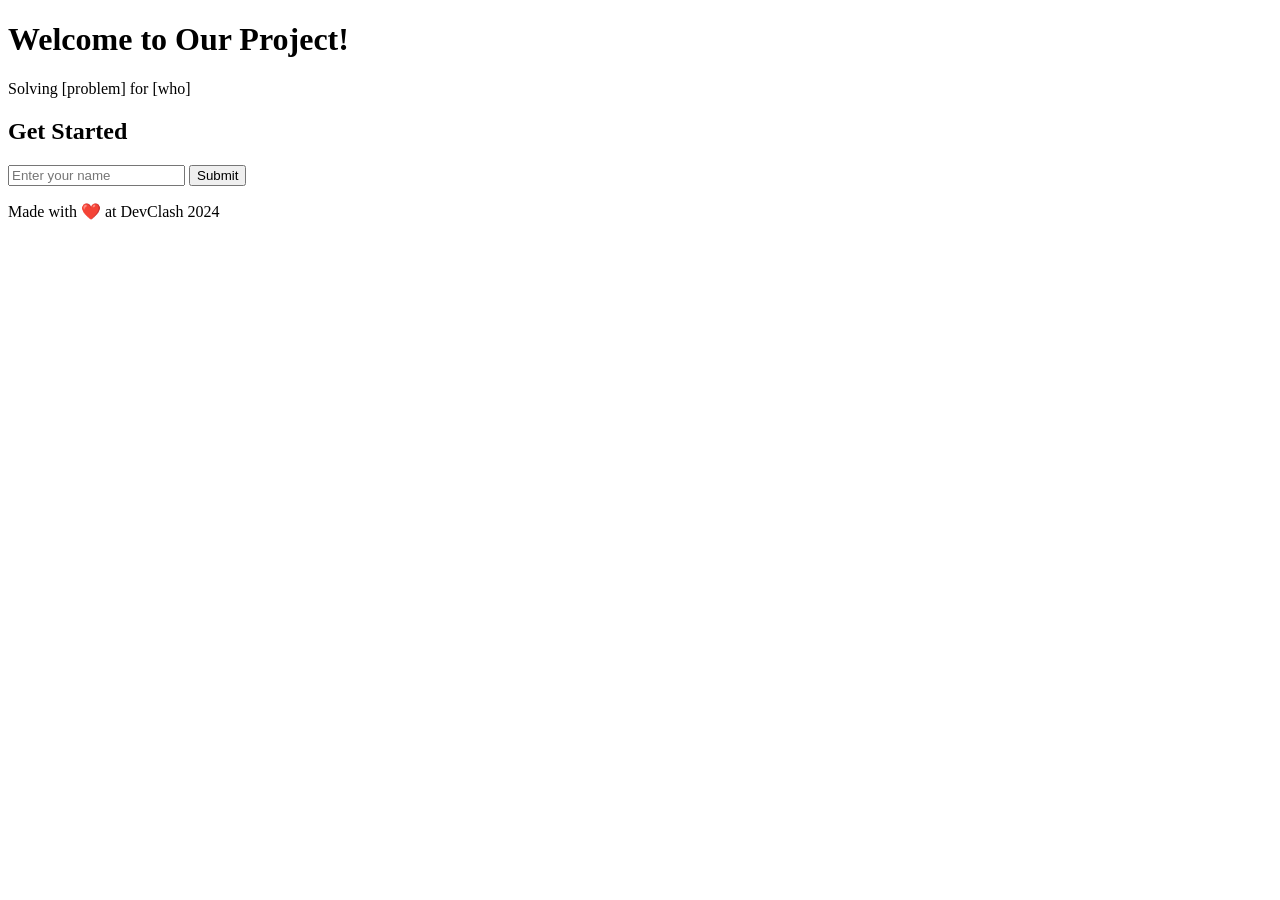
==== index.html @ a2aea346 "HTML" ====
<!DOCTYPE html>
<html lang="en">
<head>
    <meta charset="UTF-8">
    <meta name="viewport" content="width=device-width, initial-scale=1.0">
    
    <!-- This is the title shown in browser tab -->
    <title>DevClash Project</title>
    
    <!-- Link to CSS file (makes it pretty) -->
    <link rel="stylesheet" href="style.css">
</head>
<body>
    
    <!-- HEADER SECTION -->
    <header>
        <h1>Welcome to Our Project!</h1>
        <p>Solving [problem] for [who]</p>
    </header>

    <!-- MAIN CONTENT SECTION -->
    <main class="container">
        
        <!-- Example: A simple form -->
        <div class="card">
            <h2>Get Started</h2>
            <form id="myForm">
                <input type="text" id="nameInput" placeholder="Enter your name">
                <button type="submit">Submit</button>
            </form>
            <p id="output"></p>
        </div>

    </main>

    <!-- FOOTER SECTION -->
    <footer>
        <p>Made with ❤️ at DevClash 2024</p>
    </footer>

    <!-- Link to JavaScript file (makes it work) -->
    <script src="script.js"></script>
</body>
</html>
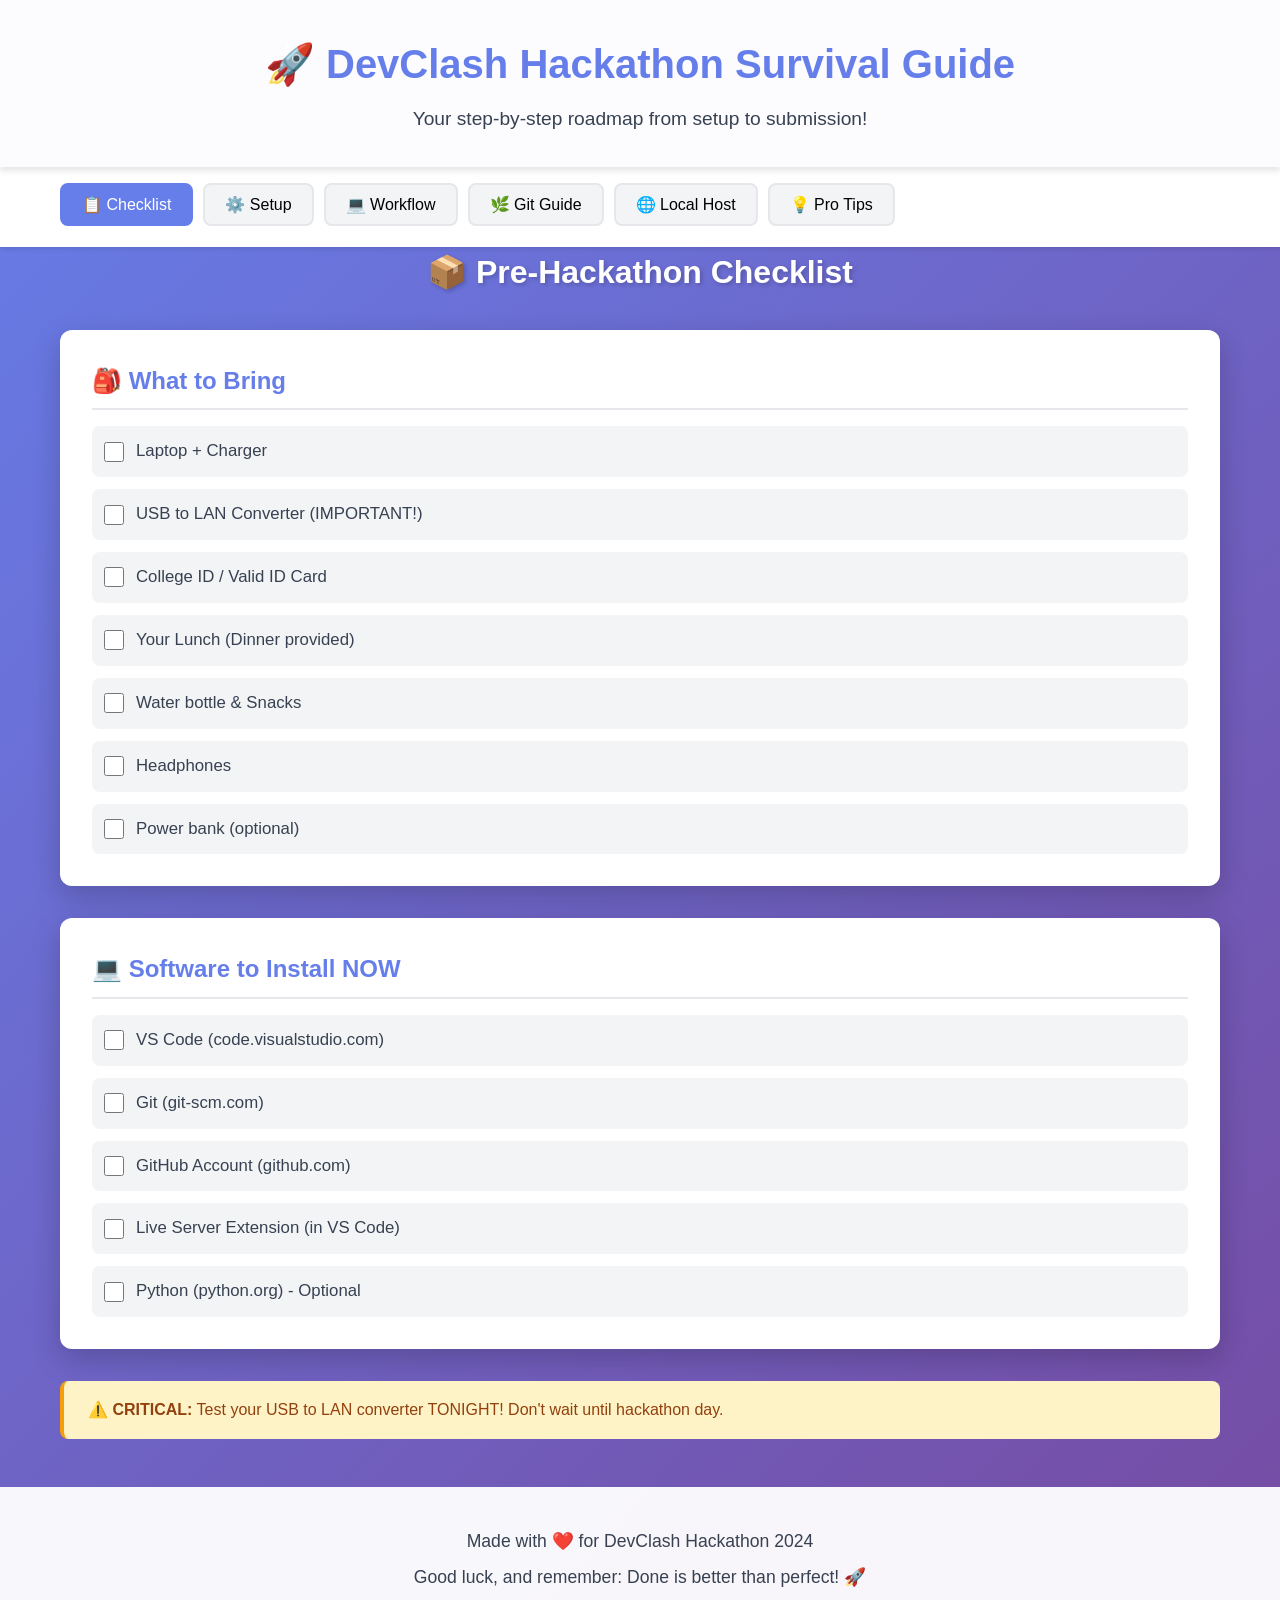
==== commit c5247a3b: "edited" ====
--- a/index.html
+++ b/index.html
@@ -3,42 +3,515 @@
 <head>
     <meta charset="UTF-8">
     <meta name="viewport" content="width=device-width, initial-scale=1.0">
-    
-    <!-- This is the title shown in browser tab -->
-    <title>DevClash Project</title>
-    
-    <!-- Link to CSS file (makes it pretty) -->
+    <title>DevClash Hackathon Guide 🚀</title>
     <link rel="stylesheet" href="style.css">
 </head>
 <body>
     
-    <!-- HEADER SECTION -->
+    <!-- HEADER -->
     <header>
-        <h1>Welcome to Our Project!</h1>
-        <p>Solving [problem] for [who]</p>
+        <div class="container">
+            <h1>🚀 DevClash Hackathon Survival Guide</h1>
+            <p>Your step-by-step roadmap from setup to submission!</p>
+        </div>
     </header>
 
-    <!-- MAIN CONTENT SECTION -->
+    <!-- NAVIGATION -->
+    <nav class="nav-bar">
+        <div class="container">
+            <button class="nav-btn active" data-section="checklist">📋 Checklist</button>
+            <button class="nav-btn" data-section="setup">⚙️ Setup</button>
+            <button class="nav-btn" data-section="workflow">💻 Workflow</button>
+            <button class="nav-btn" data-section="git">🌿 Git Guide</button>
+            <button class="nav-btn" data-section="hosting">🌐 Local Host</button>
+            <button class="nav-btn" data-section="tips">💡 Pro Tips</button>
+        </div>
+    </nav>
+
+    <!-- MAIN CONTENT -->
     <main class="container">
-        
-        <!-- Example: A simple form -->
-        <div class="card">
-            <h2>Get Started</h2>
-            <form id="myForm">
-                <input type="text" id="nameInput" placeholder="Enter your name">
-                <button type="submit">Submit</button>
-            </form>
-            <p id="output"></p>
+
+        <!-- SECTION 1: CHECKLIST -->
+        <section id="checklist" class="content-section active">
+            <h2>📦 Pre-Hackathon Checklist</h2>
+            
+            <div class="card">
+                <h3>🎒 What to Bring</h3>
+                <div class="checklist">
+                    <label><input type="checkbox"> Laptop + Charger</label>
+                    <label><input type="checkbox"> USB to LAN Converter (IMPORTANT!)</label>
+                    <label><input type="checkbox"> College ID / Valid ID Card</label>
+                    <label><input type="checkbox"> Your Lunch (Dinner provided)</label>
+                    <label><input type="checkbox"> Water bottle & Snacks</label>
+                    <label><input type="checkbox"> Headphones</label>
+                    <label><input type="checkbox"> Power bank (optional)</label>
+                </div>
+            </div>
+
+            <div class="card">
+                <h3>💻 Software to Install NOW</h3>
+                <div class="checklist">
+                    <label><input type="checkbox"> VS Code (code.visualstudio.com)</label>
+                    <label><input type="checkbox"> Git (git-scm.com)</label>
+                    <label><input type="checkbox"> GitHub Account (github.com)</label>
+                    <label><input type="checkbox"> Live Server Extension (in VS Code)</label>
+                    <label><input type="checkbox"> Python (python.org) - Optional</label>
+                </div>
+            </div>
+
+            <div class="alert alert-warning">
+                <strong>⚠️ CRITICAL:</strong> Test your USB to LAN converter TONIGHT! Don't wait until hackathon day.
+            </div>
+        </section>
+
+        <!-- SECTION 2: SETUP -->
+        <section id="setup" class="content-section">
+            <h2>⚙️ Project Setup (First 30 Minutes)</h2>
+
+            <div class="card">
+                <h3>Step 1: Create Project Folder</h3>
+                <div class="code-block">
+                    <code>
+# Open Terminal/Command Prompt<br>
+cd Desktop<br>
+mkdir devclash-project<br>
+cd devclash-project
+                    </code>
+                    <button class="copy-btn" onclick="copyCode(this)">📋 Copy</button>
+                </div>
+                <p class="hint">💡 Or just create a folder "devclash-project" on Desktop using mouse!</p>
+            </div>
+
+            <div class="card">
+                <h3>Step 2: Initialize Git</h3>
+                <div class="code-block">
+                    <code>
+git init<br>
+git config --global user.name "Your Name"<br>
+git config --global user.email "your@email.com"
+                    </code>
+                    <button class="copy-btn" onclick="copyCode(this)">📋 Copy</button>
+                </div>
+                <p class="hint">💡 Replace "Your Name" and email with your actual details</p>
+            </div>
+
+            <div class="card">
+                <h3>Step 3: Create Files</h3>
+                <div class="code-block">
+                    <code>
+# Windows:<br>
+type nul > index.html<br>
+type nul > style.css<br>
+type nul > script.js<br>
+type nul > README.md<br><br>
+
+# Mac/Linux:<br>
+touch index.html style.css script.js README.md
+                    </code>
+                    <button class="copy-btn" onclick="copyCode(this)">📋 Copy</button>
+                </div>
+                <p class="hint">💡 Or create files in VS Code: File → New File</p>
+            </div>
+
+            <div class="card">
+                <h3>Step 4: First Commit</h3>
+                <div class="code-block">
+                    <code>
+git add .<br>
+git commit -m "Initial commit - created project structure"
+                    </code>
+                    <button class="copy-btn" onclick="copyCode(this)">📋 Copy</button>
+                </div>
+            </div>
+
+            <div class="alert alert-success">
+                <strong>✅ Setup Complete!</strong> You're ready to start coding.
+            </div>
+        </section>
+
+        <!-- SECTION 3: WORKFLOW -->
+        <section id="workflow" class="content-section">
+            <h2>💻 Hourly Workflow</h2>
+
+            <div class="timeline">
+                <div class="timeline-item">
+                    <div class="timeline-marker">Hour 0</div>
+                    <div class="timeline-content">
+                        <h3>🏁 Arrival & Setup</h3>
+                        <ul>
+                            <li>Plug in laptop, charger, LAN converter</li>
+                            <li>Test internet connection</li>
+                            <li>Open VS Code, browser, group chat</li>
+                        </ul>
+                    </div>
+                </div>
+
+                <div class="timeline-item">
+                    <div class="timeline-marker">Hour 1</div>
+                    <div class="timeline-content">
+                        <h3>🧠 Brainstorm</h3>
+                        <ul>
+                            <li>What problem will you solve?</li>
+                            <li>What tech do you know?</li>
+                            <li>Pick ONE simple idea</li>
+                            <li>Divide tasks among team</li>
+                        </ul>
+                        <div class="alert alert-info">
+                            <strong>Golden Rule:</strong> Simple working project > Complex broken project
+                        </div>
+                    </div>
+                </div>
+
+                <div class="timeline-item">
+                    <div class="timeline-marker">Hour 2-6</div>
+                    <div class="timeline-content">
+                        <h3>⚡ Build Core Features</h3>
+                        <ul>
+                            <li>Build MAIN feature first (even if ugly)</li>
+                            <li>Test every hour</li>
+                            <li>Commit to Git every hour</li>
+                            <li>Don't add extra features yet!</li>
+                        </ul>
+                        <div class="code-block">
+                            <code>
+# Every hour do this:<br>
+git add .<br>
+git commit -m "Added [feature name]"<br>
+git push
+                            </code>
+                            <button class="copy-btn" onclick="copyCode(this)">📋 Copy</button>
+                        </div>
+                    </div>
+                </div>
+
+                <div class="timeline-item">
+                    <div class="timeline-marker">Hour 7-8</div>
+                    <div class="timeline-content">
+                        <h3>🎨 Make It Look Good</h3>
+                        <ul>
+                            <li>Add CSS styling</li>
+                            <li>Use colors, fonts, spacing</li>
+                            <li>Make it mobile-responsive</li>
+                        </ul>
+                    </div>
+                </div>
+
+                <div class="timeline-item">
+                    <div class="timeline-marker">Hour 9-10</div>
+                    <div class="timeline-content">
+                        <h3>🧪 Test & Debug</h3>
+                        <ul>
+                            <li>Click EVERY button</li>
+                            <li>Test on different browsers</li>
+                            <li>Try to break it (enter weird data)</li>
+                            <li>Fix critical bugs only</li>
+                        </ul>
+                    </div>
+                </div>
+
+                <div class="timeline-item">
+                    <div class="timeline-marker">Hour 11</div>
+                    <div class="timeline-content">
+                        <h3>🎤 Prepare Presentation</h3>
+                        <ul>
+                            <li>Create slides (Google Slides/PPT)</li>
+                            <li>Practice demo 3 times</li>
+                            <li>Prepare for Q&A</li>
+                        </ul>
+                    </div>
+                </div>
+
+                <div class="timeline-item">
+                    <div class="timeline-marker">Hour 12</div>
+                    <div class="timeline-content">
+                        <h3>🚀 Submit!</h3>
+                        <ul>
+                            <li>Final Git commit & push</li>
+                            <li>Take screenshots</li>
+                            <li>Update README.md</li>
+                            <li>Submit before deadline!</li>
+                        </ul>
+                    </div>
+                </div>
+            </div>
+        </section>
+
+        <!-- SECTION 4: GIT GUIDE -->
+        <section id="git" class="content-section">
+            <h2>🌿 Git Commands Cheat Sheet</h2>
+
+            <div class="card">
+                <h3>Basic Commands (Use These!)</h3>
+                
+                <div class="command-grid">
+                    <div class="command-item">
+                        <code>git status</code>
+                        <p>Check what changed</p>
+                    </div>
+                    <div class="command-item">
+                        <code>git add .</code>
+                        <p>Stage all changes</p>
+                    </div>
+                    <div class="command-item">
+                        <code>git commit -m "message"</code>
+                        <p>Save changes</p>
+                    </div>
+                    <div class="command-item">
+                        <code>git push</code>
+                        <p>Upload to GitHub</p>
+                    </div>
+                    <div class="command-item">
+                        <code>git log</code>
+                        <p>View history</p>
+                    </div>
+                    <div class="command-item">
+                        <code>git diff</code>
+                        <p>See what changed</p>
+                    </div>
+                </div>
+            </div>
+
+            <div class="card">
+                <h3>The Git Workflow (Repeat Every Hour)</h3>
+                <div class="workflow-steps">
+                    <div class="step">
+                        <span class="step-number">1</span>
+                        <div class="step-content">
+                            <strong>Code for 45 minutes</strong>
+                            <p>Write your features in VS Code</p>
+                        </div>
+                    </div>
+                    <div class="step">
+                        <span class="step-number">2</span>
+                        <div class="step-content">
+                            <strong>Save & Test (10 minutes)</strong>
+                            <p>Test if everything works</p>
+                        </div>
+                    </div>
+                    <div class="step">
+                        <span class="step-number">3</span>
+                        <div class="step-content">
+                            <strong>Commit (5 minutes)</strong>
+                            <code>git add . && git commit -m "description" && git push</code>
+                        </div>
+                    </div>
+                </div>
+            </div>
+
+            <div class="card">
+                <h3>🆘 Emergency Commands</h3>
+                <div class="code-block">
+                    <code>
+# Undo changes to a file<br>
+git restore filename.html<br><br>
+
+# Undo last commit (keep changes)<br>
+git reset HEAD~1<br><br>
+
+# See what changed in a file<br>
+git diff filename.html<br><br>
+
+# Go back to previous version<br>
+git log  # Find commit ID<br>
+git checkout [commit-id]
+                    </code>
+                    <button class="copy-btn" onclick="copyCode(this)">📋 Copy</button>
+                </div>
+            </div>
+
+            <div class="alert alert-danger">
+                <strong>⚠️ Common Mistake:</strong> Forgetting to commit regularly. Commit EVERY HOUR minimum!
+            </div>
+        </section>
+
+        <!-- SECTION 5: LOCAL HOSTING -->
+        <section id="hosting" class="content-section">
+            <h2>🌐 How to Run Your Project Locally</h2>
+
+            <div class="card">
+                <h3>🏆 Method 1: VS Code Live Server (RECOMMENDED)</h3>
+                <div class="numbered-steps">
+                    <div class="step-box">
+                        <span class="step-num">1</span>
+                        <p>Install "Live Server" extension in VS Code</p>
+                    </div>
+                    <div class="step-box">
+                        <span class="step-num">2</span>
+                        <p>Open your project folder in VS Code</p>
+                    </div>
+                    <div class="step-box">
+                        <span class="step-num">3</span>
+                        <p>Right-click index.html → "Open with Live Server"</p>
+                    </div>
+                    <div class="step-box">
+                        <span class="step-num">4</span>
+                        <p>Browser opens at http://localhost:5500 ✅</p>
+                    </div>
+                </div>
+                <div class="alert alert-success">
+                    <strong>Magic:</strong> Any change you make auto-refreshes the browser!
+                </div>
+            </div>
+
+            <div class="card">
+                <h3>🐍 Method 2: Python Server</h3>
+                <div class="code-block">
+                    <code>
+# Navigate to project folder<br>
+cd Desktop/devclash-project<br><br>
+
+# Start server<br>
+python -m http.server 8000<br>
+# OR<br>
+python3 -m http.server 8000<br><br>
+
+# Open browser at:<br>
+# http://localhost:8000
+                    </code>
+                    <button class="copy-btn" onclick="copyCode(this)">📋 Copy</button>
+                </div>
+                <p class="hint">💡 Stop server: Press Ctrl + C</p>
+            </div>
+
+            <div class="card">
+                <h3>📱 Let Teammates Access Your Site</h3>
+                <div class="numbered-steps">
+                    <div class="step-box">
+                        <span class="step-num">1</span>
+                        <p>Find your IP address</p>
+                        <code>ipconfig (Windows) | ifconfig (Mac/Linux)</code>
+                    </div>
+                    <div class="step-box">
+                        <span class="step-num">2</span>
+                        <p>Start server (using any method above)</p>
+                    </div>
+                    <div class="step-box">
+                        <span class="step-num">3</span>
+                        <p>Share this URL: http://YOUR-IP:8000</p>
+                        <p class="small">Example: http://192.168.1.45:8000</p>
+                    </div>
+                </div>
+                <div class="alert alert-info">
+                    <strong>Note:</strong> Both devices must be on SAME WiFi network
+                </div>
+            </div>
+        </section>
+
+        <!-- SECTION 6: PRO TIPS -->
+        <section id="tips" class="content-section">
+            <h2>💡 Pro Tips from Hackathon Winners</h2>
+
+            <div class="tips-grid">
+                <div class="tip-card">
+                    <div class="tip-icon">🎯</div>
+                    <h3>Start Simple</h3>
+                    <p>Build 1 working feature > 10 broken features. Complexity kills projects.</p>
+                </div>
+
+                <div class="tip-card">
+                    <div class="tip-icon">💾</div>
+                    <h3>Commit Often</h3>
+                    <p>Save to Git every hour. When laptop crashes at 3 AM, you'll thank yourself.</p>
+                </div>
+
+                <div class="tip-card">
+                    <div class="tip-icon">😴</div>
+                    <h3>Sleep 4+ Hours</h3>
+                    <p>Tired brain codes badly. Quick nap > energy drinks.</p>
+                </div>
+
+                <div class="tip-card">
+                    <div class="tip-icon">🤝</div>
+                    <h3>Help Others</h3>
+                    <p>Talk to other teams. Steal ideas. Share solutions. Make friends!</p>
+                </div>
+
+                <div class="tip-card">
+                    <div class="tip-icon">⏰</div>
+                    <h3>Time Management</h3>
+                    <p>Leave 2 hours buffer for bugs and presentation. Demos always break.</p>
+                </div>
+
+                <div class="tip-card">
+                    <div class="tip-icon">😊</div>
+                    <h3>Smile During Demo</h3>
+                    <p>Even if everything breaks, present confidently. Judges love effort.</p>
+                </div>
+
+                <div class="tip-card">
+                    <div class="tip-icon">📸</div>
+                    <h3>Take Screenshots</h3>
+                    <p>If demo fails, you have backup screenshots to show.</p>
+                </div>
+
+                <div class="tip-card">
+                    <div class="tip-icon">🔍</div>
+                    <h3>Google is Your Friend</h3>
+                    <p>90% of problems already solved on Stack Overflow.</p>
+                </div>
+            </div>
+
+            <div class="card">
+                <h3>🚨 When Everything Breaks (2 Hours Before Deadline)</h3>
+                <div class="emergency-plan">
+                    <div class="emergency-step">
+                        <strong>Step 1: STAY CALM</strong>
+                        <p>Panicking wastes time. Breathe.</p>
+                    </div>
+                    <div class="emergency-step">
+                        <strong>Step 2: Restore Last Working Version</strong>
+                        <code>git log → git checkout [old-commit-id]</code>
+                    </div>
+                    <div class="emergency-step">
+                        <strong>Step 3: Cut Features</strong>
+                        <p>Show what DOES work. 1 working feature > 5 broken.</p>
+                    </div>
+                    <div class="emergency-step">
+                        <strong>Step 4: Be Honest</strong>
+                        <p>"We faced [challenge], here's what we learned" - Judges respect honesty.</p>
+                    </div>
+                </div>
+            </div>
+
+            <div class="card">
+                <h3>📊 What Judges Actually Look For</h3>
+                <div class="judge-criteria">
+                    <div class="criteria-item">
+                        <strong>40%</strong>
+                        <p>Does it solve a REAL problem?</p>
+                    </div>
+                    <div class="criteria-item">
+                        <strong>30%</strong>
+                        <p>Does it actually WORK?</p>
+                    </div>
+                    <div class="criteria-item">
+                        <strong>20%</strong>
+                        <p>Quality of presentation</p>
+                    </div>
+                    <div class="criteria-item">
+                        <strong>10%</strong>
+                        <p>Technical complexity</p>
+                    </div>
+                </div>
+                <div class="alert alert-warning">
+                    Notice: Pretty UI and complex tech are NOT the priority!
+                </div>
+            </div>
+        </section>
+
+    </main>
+
+    <!-- FOOTER -->
+    <footer>
+        <div class="container">
+            <p>Made with ❤️ for DevClash Hackathon 2024</p>
+            <p>Good luck, and remember: Done is better than perfect! 🚀</p>
         </div>
-
-    </main>
-
-    <!-- FOOTER SECTION -->
-    <footer>
-        <p>Made with ❤️ at DevClash 2024</p>
     </footer>
 
-    <!-- Link to JavaScript file (makes it work) -->
+    <!-- FLOATING ACTION BUTTON -->
+    <button id="backToTop" class="fab" title="Back to Top">↑</button>
+
     <script src="script.js"></script>
 </body>
 </html>
--- a/style.css
+++ b/style.css
@@ -0,0 +1,685 @@
+/* ==================== RESET & VARIABLES ==================== */
+* {
+    margin: 0;
+    padding: 0;
+    box-sizing: border-box;
+}
+
+:root {
+    --primary: #667eea;
+    --primary-dark: #5568d3;
+    --secondary: #764ba2;
+    --success: #10b981;
+    --warning: #f59e0b;
+    --danger: #ef4444;
+    --info: #3b82f6;
+    --dark: #1f2937;
+    --light: #f3f4f6;
+    --white: #ffffff;
+    --text: #374151;
+    --border: #e5e7eb;
+}
+
+/* ==================== BASE STYLES ==================== */
+body {
+    font-family: 'Segoe UI', -apple-system, BlinkMacSystemFont, 'Roboto', sans-serif;
+    line-height: 1.6;
+    color: var(--text);
+    background: linear-gradient(135deg, #667eea 0%, #764ba2 100%);
+    min-height: 100vh;
+}
+
+.container {
+    max-width: 1200px;
+    margin: 0 auto;
+    padding: 0 20px;
+}
+
+/* ==================== HEADER ==================== */
+header {
+    background: rgba(255, 255, 255, 0.98);
+    padding: 2rem 0;
+    box-shadow: 0 4px 6px rgba(0, 0, 0, 0.1);
+    position: sticky;
+    top: 0;
+    z-index: 100;
+}
+
+header h1 {
+    color: var(--primary);
+    font-size: 2.5rem;
+    margin-bottom: 0.5rem;
+    text-align: center;
+}
+
+header p {
+    color: var(--text);
+    font-size: 1.2rem;
+    text-align: center;
+}
+
+/* ==================== NAVIGATION ==================== */
+.nav-bar {
+    background: var(--white);
+    padding: 1rem 0;
+    box-shadow: 0 2px 4px rgba(0, 0, 0, 0.1);
+    position: sticky;
+    top: 100px;
+    z-index: 99;
+}
+
+.nav-bar .container {
+    display: flex;
+    gap: 10px;
+    overflow-x: auto;
+    padding-bottom: 5px;
+}
+
+.nav-btn {
+    background: var(--light);
+    border: 2px solid var(--border);
+    padding: 10px 20px;
+    border-radius: 8px;
+    cursor: pointer;
+    font-size: 1rem;
+    white-space: nowrap;
+    transition: all 0.3s ease;
+    font-weight: 500;
+}
+
+.nav-btn:hover {
+    background: var(--primary);
+    color: var(--white);
+    border-color: var(--primary);
+    transform: translateY(-2px);
+}
+
+.nav-btn.active {
+    background: var(--primary);
+    color: var(--white);
+    border-color: var(--primary);
+}
+
+/* ==================== MAIN CONTENT ==================== */
+main {
+    padding: 3rem 0;
+}
+
+.content-section {
+    display: none;
+    animation: fadeIn 0.5s ease;
+}
+
+.content-section.active {
+    display: block;
+}
+
+@keyframes fadeIn {
+    from {
+        opacity: 0;
+        transform: translateY(20px);
+    }
+    to {
+        opacity: 1;
+        transform: translateY(0);
+    }
+}
+
+h2 {
+    color: var(--white);
+    font-size: 2rem;
+    margin-bottom: 2rem;
+    text-align: center;
+    text-shadow: 2px 2px 4px rgba(0, 0, 0, 0.2);
+}
+
+/* ==================== CARDS ==================== */
+.card {
+    background: var(--white);
+    padding: 2rem;
+    border-radius: 12px;
+    box-shadow: 0 10px 30px rgba(0, 0, 0, 0.2);
+    margin-bottom: 2rem;
+}
+
+.card h3 {
+    color: var(--primary);
+    font-size: 1.5rem;
+    margin-bottom: 1rem;
+    border-bottom: 2px solid var(--border);
+    padding-bottom: 0.5rem;
+}
+
+/* ==================== CHECKLIST ==================== */
+.checklist {
+    display: flex;
+    flex-direction: column;
+    gap: 12px;
+}
+
+.checklist label {
+    display: flex;
+    align-items: center;
+    gap: 12px;
+    padding: 12px;
+    background: var(--light);
+    border-radius: 8px;
+    cursor: pointer;
+    transition: all 0.3s ease;
+    font-size: 1.05rem;
+}
+
+.checklist label:hover {
+    background: #e0e7ff;
+    transform: translateX(5px);
+}
+
+.checklist input[type="checkbox"] {
+    width: 20px;
+    height: 20px;
+    cursor: pointer;
+    accent-color: var(--primary);
+}
+
+.checklist input[type="checkbox"]:checked + label {
+    text-decoration: line-through;
+    opacity: 0.6;
+}
+
+/* ==================== CODE BLOCKS ==================== */
+.code-block {
+    background: #1e293b;
+    color: #e2e8f0;
+    padding: 1.5rem;
+    border-radius: 8px;
+    margin: 1rem 0;
+    position: relative;
+    overflow-x: auto;
+}
+
+.code-block code {
+    font-family: 'Courier New', monospace;
+    font-size: 0.95rem;
+    line-height: 1.8;
+    display: block;
+}
+
+.copy-btn {
+    position: absolute;
+    top: 10px;
+    right: 10px;
+    background: var(--primary);
+    color: var(--white);
+    border: none;
+    padding: 8px 16px;
+    border-radius: 6px;
+    cursor: pointer;
+    font-size: 0.9rem;
+    transition: all 0.3s ease;
+}
+
+.copy-btn:hover {
+    background: var(--primary-dark);
+    transform: scale(1.05);
+}
+
+.copy-btn.copied {
+    background: var(--success);
+}
+
+/* ==================== ALERTS ==================== */
+.alert {
+    padding: 1rem 1.5rem;
+    border-radius: 8px;
+    margin: 1.5rem 0;
+    border-left: 4px solid;
+}
+
+.alert-success {
+    background: #d1fae5;
+    border-color: var(--success);
+    color: #065f46;
+}
+
+.alert-warning {
+    background: #fef3c7;
+    border-color: var(--warning);
+    color: #92400e;
+}
+
+.alert-danger {
+    background: #fee2e2;
+    border-color: var(--danger);
+    color: #991b1b;
+}
+
+.alert-info {
+    background: #dbeafe;
+    border-color: var(--info);
+    color: #1e40af;
+}
+
+.alert strong {
+    font-weight: 600;
+}
+
+/* ==================== TIMELINE ==================== */
+.timeline {
+    position: relative;
+    padding-left: 2rem;
+}
+
+.timeline::before {
+    content: '';
+    position: absolute;
+    left: 0;
+    top: 0;
+    bottom: 0;
+    width: 3px;
+    background: var(--white);
+}
+
+.timeline-item {
+    position: relative;
+    margin-bottom: 2rem;
+}
+
+.timeline-marker {
+    position: absolute;
+    left: -2.7rem;
+    background: var(--white);
+    color: var(--primary);
+    padding: 8px 12px;
+    border-radius: 20px;
+    font-weight: bold;
+    font-size: 0.9rem;
+    box-shadow: 0 4px 6px rgba(0, 0, 0, 0.1);
+    white-space: nowrap;
+}
+
+.timeline-content {
+    background: var(--white);
+    padding: 1.5rem;
+    border-radius: 10px;
+    box-shadow: 0 4px 10px rgba(0, 0, 0, 0.15);
+}
+
+.timeline-content h3 {
+    color: var(--primary);
+    margin-bottom: 1rem;
+}
+
+.timeline-content ul {
+    margin-left: 1.5rem;
+}
+
+.timeline-content li {
+    margin: 0.5rem 0;
+}
+
+/* ==================== COMMAND GRID ==================== */
+.command-grid {
+    display: grid;
+    grid-template-columns: repeat(auto-fit, minmax(250px, 1fr));
+    gap: 1.5rem;
+    margin-top: 1.5rem;
+}
+
+.command-item {
+    background: var(--light);
+    padding: 1.5rem;
+    border-radius: 8px;
+    border-left: 4px solid var(--primary);
+    transition: all 0.3s ease;
+}
+
+.command-item:hover {
+    transform: translateY(-5px);
+    box-shadow: 0 5px 15px rgba(102, 126, 234, 0.3);
+}
+
+.command-item code {
+    background: #1e293b;
+    color: #e2e8f0;
+    padding: 8px 12px;
+    border-radius: 6px;
+    display: block;
+    margin-bottom: 0.5rem;
+    font-family: 'Courier New', monospace;
+}
+
+.command-item p {
+    color: var(--text);
+    font-size: 0.95rem;
+}
+
+/* ==================== WORKFLOW STEPS ==================== */
+.workflow-steps {
+    display: flex;
+    flex-direction: column;
+    gap: 1.5rem;
+    margin-top: 1.5rem;
+}
+
+.step {
+    display: flex;
+    gap: 1.5rem;
+    align-items: start;
+}
+
+.step-number {
+    background: var(--primary);
+    color: var(--white);
+    width: 40px;
+    height: 40px;
+    border-radius: 50%;
+    display: flex;
+    align-items: center;
+    justify-content: center;
+    font-weight: bold;
+    font-size: 1.2rem;
+    flex-shrink: 0;
+}
+
+.step-content {
+    flex: 1;
+    background: var(--light);
+    padding: 1rem;
+    border-radius: 8px;
+}
+
+.step-content strong {
+    display: block;
+    color: var(--primary);
+    margin-bottom: 0.5rem;
+    font-size: 1.1rem;
+}
+
+.step-content code {
+    background: #1e293b;
+    color: #e2e8f0;
+    padding: 8px 12px;
+    border-radius: 6px;
+    display: block;
+    margin-top: 0.5rem;
+    font-family: 'Courier New', monospace;
+    font-size: 0.9rem;
+}
+
+/* ==================== NUMBERED STEPS ==================== */
+.numbered-steps {
+    display: flex;
+    flex-direction: column;
+    gap: 1rem;
+    margin-top: 1.5rem;
+}
+
+.step-box {
+    display: flex;
+    gap: 1rem;
+    align-items: start;
+    background: var(--light);
+    padding: 1.5rem;
+    border-radius: 8px;
+    border-left: 4px solid var(--primary);
+}
+
+.step-num {
+    background: var(--primary);
+    color: var(--white);
+    width: 35px;
+    height: 35px;
+    border-radius: 50%;
+    display: flex;
+    align-items: center;
+    justify-content: center;
+    font-weight: bold;
+    flex-shrink: 0;
+}
+
+.step-box p {
+    margin: 0;
+    font-size: 1.05rem;
+}
+
+.step-box code {
+    background: #1e293b;
+    color: #e2e8f0;
+    padding: 6px 10px;
+    border-radius: 4px;
+    font-family: 'Courier New', monospace;
+    font-size: 0.9rem;
+    display: block;
+    margin-top: 0.5rem;
+}
+
+.step-box .small {
+    font-size: 0.9rem;
+    color: #6b7280;
+    margin-top: 0.25rem;
+}
+
+/* ==================== TIPS GRID ==================== */
+.tips-grid {
+    display: grid;
+    grid-template-columns: repeat(auto-fit, minmax(280px, 1fr));
+    gap: 1.5rem;
+}
+
+.tip-card {
+    background: var(--white);
+    padding: 2rem;
+    border-radius: 12px;
+    box-shadow: 0 4px 10px rgba(0, 0, 0, 0.1);
+    text-align: center;
+    transition: all 0.3s ease;
+}
+
+.tip-card:hover {
+    transform: translateY(-10px);
+    box-shadow: 0 10px 25px rgba(102, 126, 234, 0.3);
+}
+
+.tip-icon {
+    font-size: 3rem;
+    margin-bottom: 1rem;
+}
+
+.tip-card h3 {
+    color: var(--primary);
+    font-size: 1.3rem;
+    margin-bottom: 0.5rem;
+}
+
+.tip-card p {
+    color: var(--text);
+    line-height: 1.6;
+}
+
+/* ==================== EMERGENCY PLAN ==================== */
+.emergency-plan {
+    display: flex;
+    flex-direction: column;
+    gap: 1.5rem;
+    margin-top: 1.5rem;
+}
+
+.emergency-step {
+    background: #fff7ed;
+    border-left: 4px solid var(--warning);
+    padding: 1.5rem;
+    border-radius: 8px;
+}
+
+.emergency-step strong {
+    display: block;
+    color: #ea580c;
+    font-size: 1.1rem;
+    margin-bottom: 0.5rem;
+}
+
+.emergency-step code {
+    background: #1e293b;
+    color: #e2e8f0;
+    padding: 8px 12px;
+    border-radius: 6px;
+    display: block;
+    margin-top: 0.5rem;
+    font-family: 'Courier New', monospace;
+}
+
+/* ==================== JUDGE CRITERIA ==================== */
+.judge-criteria {
+    display: grid;
+    grid-template-columns: repeat(auto-fit, minmax(200px, 1fr));
+    gap: 1.5rem;
+    margin-top: 1.5rem;
+}
+
+.criteria-item {
+    background: linear-gradient(135deg, var(--primary), var(--secondary));
+    color: var(--white);
+    padding: 2rem;
+    border-radius: 10px;
+    text-align: center;
+}
+
+.criteria-item strong {
+    display: block;
+    font-size: 2.5rem;
+    margin-bottom: 0.5rem;
+}
+
+.criteria-item p {
+    font-size: 1.1rem;
+}
+
+/* ==================== HINTS ==================== */
+.hint {
+    background: #fef3c7;
+    padding: 0.75rem 1rem;
+    border-radius: 6px;
+    margin-top: 1rem;
+    border-left: 3px solid var(--warning);
+    font-size: 0.95rem;
+}
+
+/* ==================== FOOTER ==================== */
+footer {
+    background: rgba(255, 255, 255, 0.95);
+    padding: 2rem 0;
+    text-align: center;
+    margin-top: 3rem;
+}
+
+footer p {
+    margin: 0.5rem 0;
+    color: var(--text);
+    font-size: 1.1rem;
+}
+
+/* ==================== FLOATING ACTION BUTTON ==================== */
+.fab {
+    position: fixed;
+    bottom: 30px;
+    right: 30px;
+    background: var(--primary);
+    color: var(--white);
+    width: 60px;
+    height: 60px;
+    border-radius: 50%;
+    border: none;
+    font-size: 1.5rem;
+    cursor: pointer;
+    box-shadow: 0 4px 12px rgba(102, 126, 234, 0.5);
+    transition: all 0.3s ease;
+    display: none;
+    z-index: 1000;
+}
+
+.fab:hover {
+    background: var(--primary-dark);
+    transform: translateY(-5px);
+    box-shadow: 0 8px 20px rgba(102, 126, 234, 0.6);
+}
+
+.fab.show {
+    display: block;
+}
+
+/* ==================== RESPONSIVE DESIGN ==================== */
+@media (max-width: 768px) {
+    header h1 {
+        font-size: 1.8rem;
+    }
+
+    header p {
+        font-size: 1rem;
+    }
+
+    h2 {
+        font-size: 1.5rem;
+    }
+
+    .card {
+        padding: 1.5rem;
+    }
+
+    .nav-bar .container {
+        flex-wrap: nowrap;
+        justify-content: flex-start;
+    }
+
+    .timeline {
+        padding-left: 1rem;
+    }
+
+    .timeline-marker {
+        left: -1.5rem;
+        font-size: 0.8rem;
+        padding: 6px 10px;
+    }
+
+    .tips-grid {
+        grid-template-columns: 1fr;
+    }
+
+    .command-grid {
+        grid-template-columns: 1fr;
+    }
+
+    .judge-criteria {
+        grid-template-columns: 1fr 1fr;
+    }
+
+    .fab {
+        width: 50px;
+        height: 50px;
+        font-size: 1.2rem;
+        bottom: 20px;
+        right: 20px;
+    }
+}
+
+/* ==================== PRINT STYLES ==================== */
+@media print {
+    body {
+        background: white;
+    }
+
+    .nav-bar,
+    .fab,
+    .copy-btn {
+        display: none;
+    }
+
+    .content-section {
+        display: block !important;
+        page-break-after: always;
+    }
+
+    .card {
+        box-shadow: none;
+        border: 1px solid var(--border);
+    }
+}
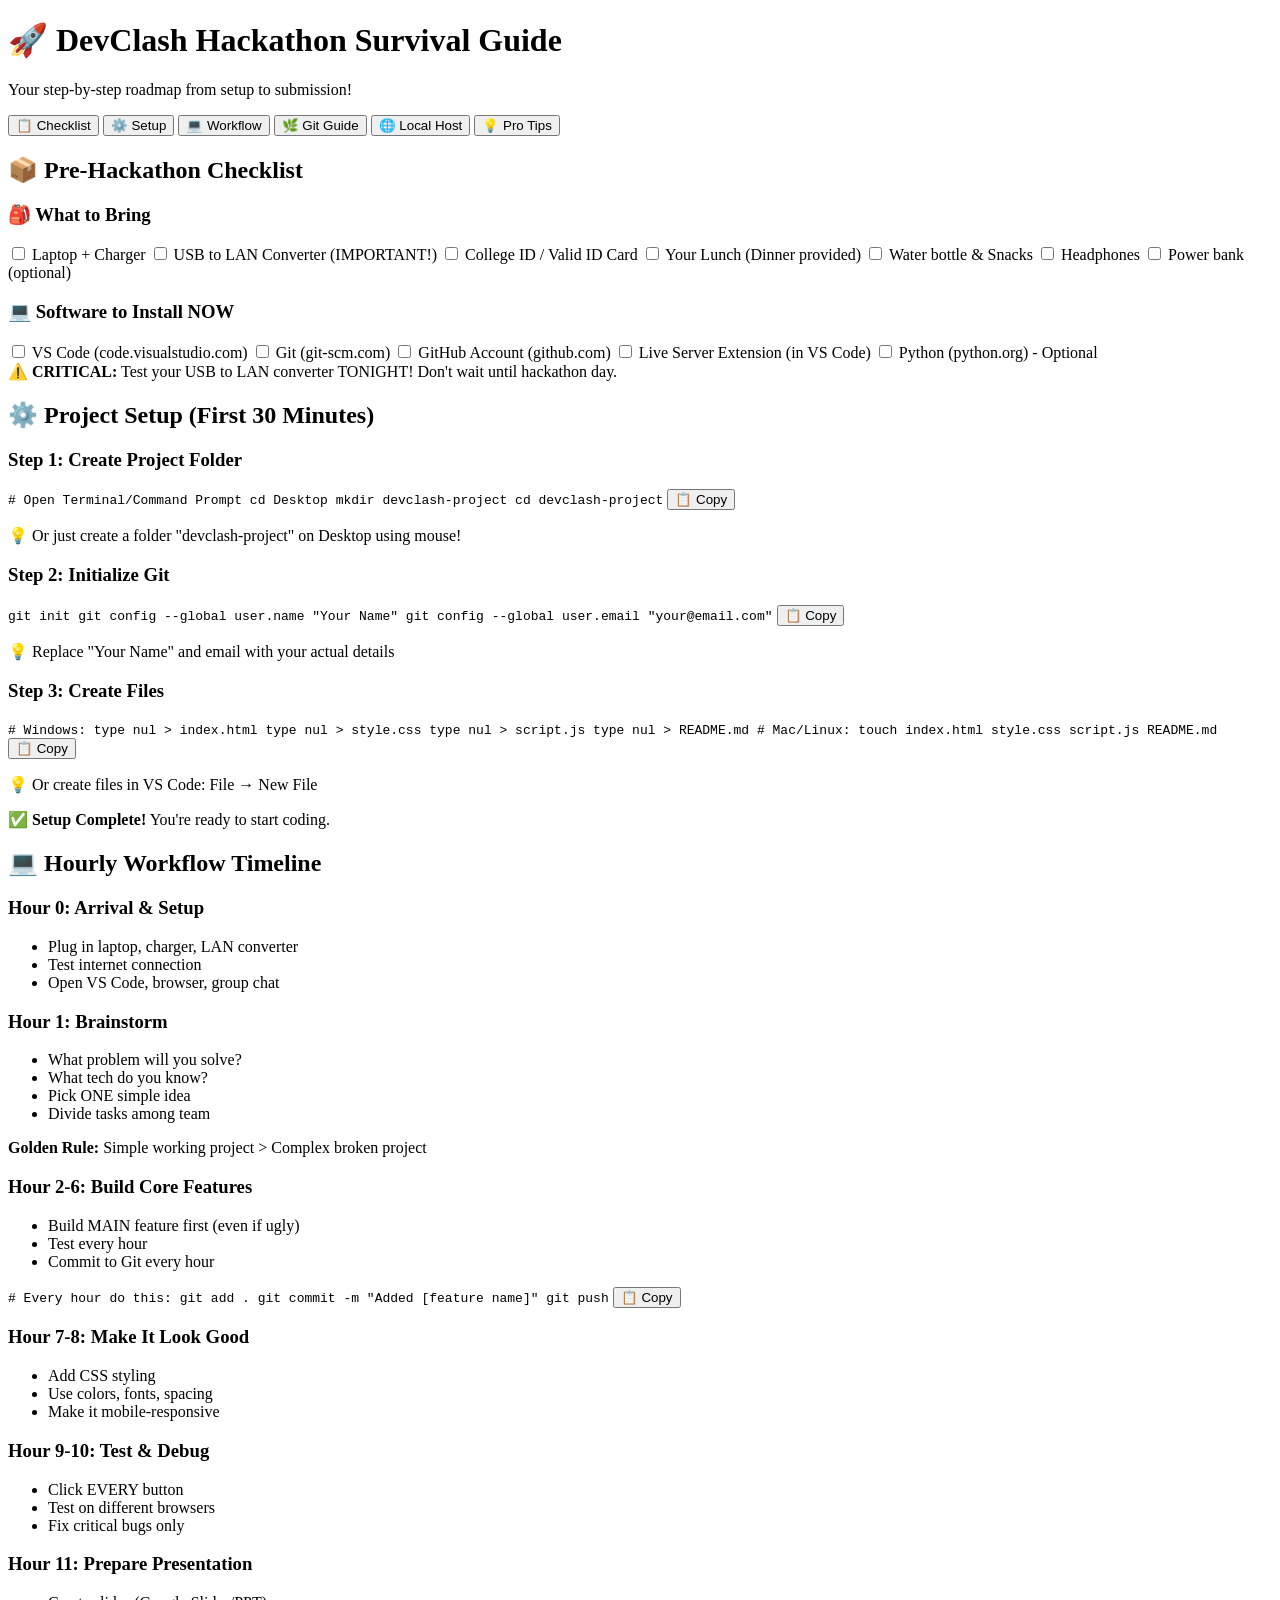
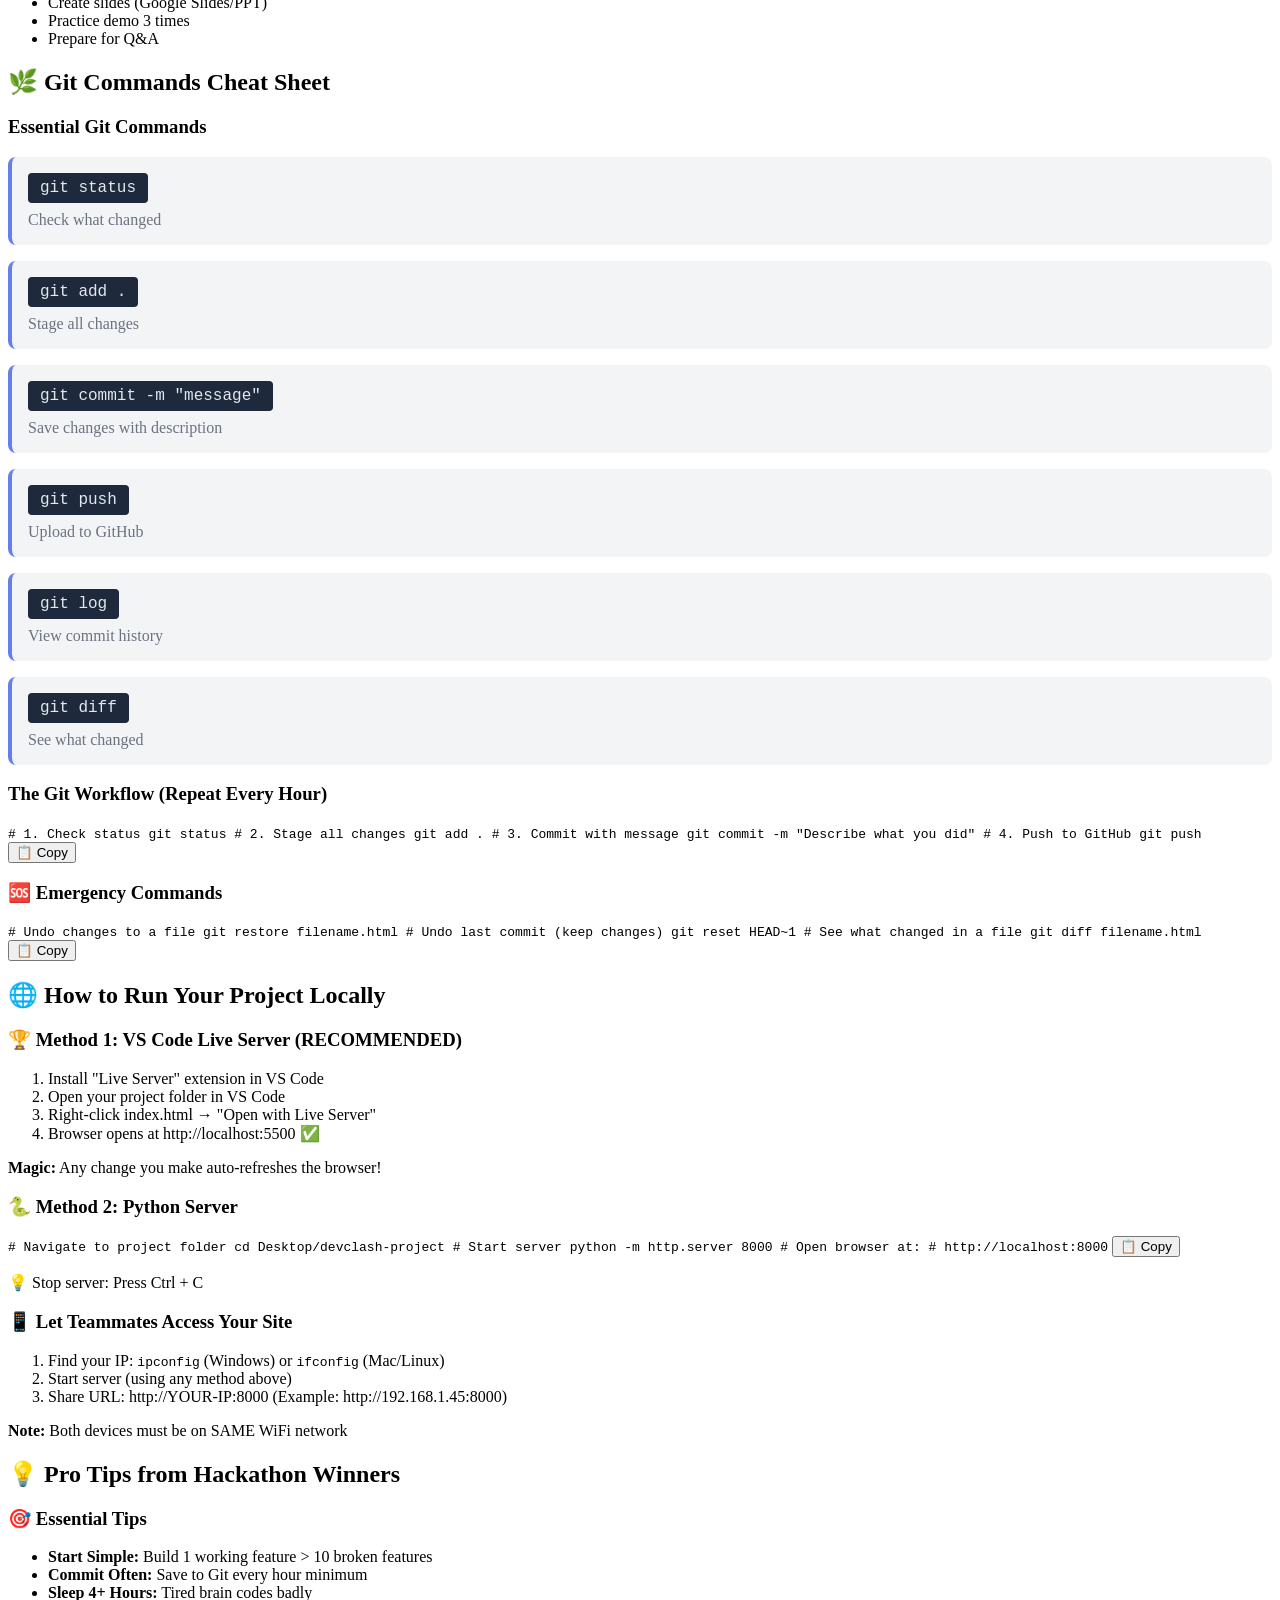
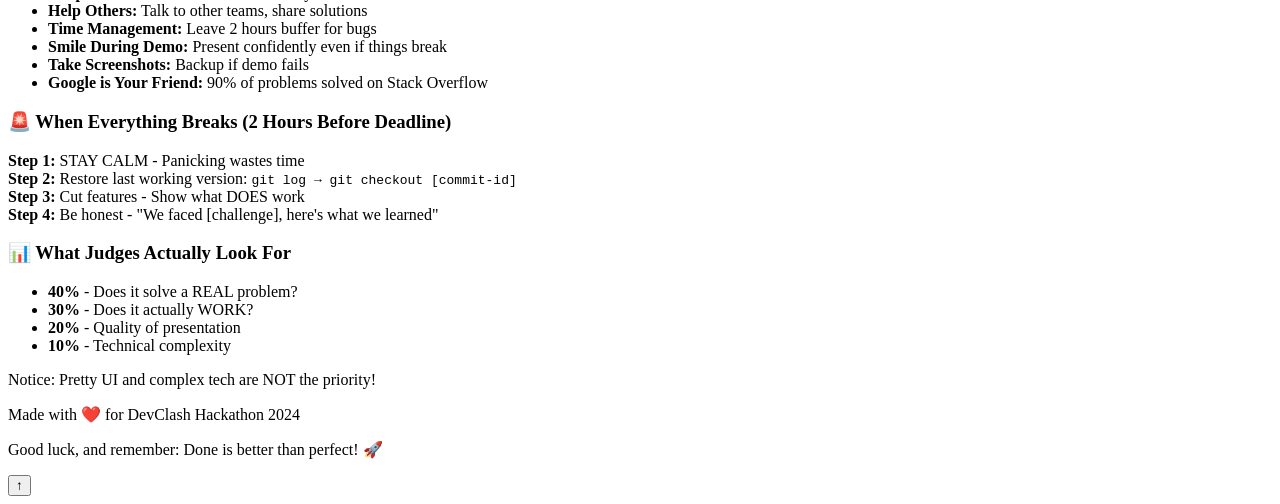
==== commit 5ddd667d: "faah" ====
--- a/index.html
+++ b/index.html
@@ -71,12 +71,10 @@
             <div class="card">
                 <h3>Step 1: Create Project Folder</h3>
                 <div class="code-block">
-                    <code>
-# Open Terminal/Command Prompt<br>
-cd Desktop<br>
-mkdir devclash-project<br>
-cd devclash-project
-                    </code>
+                    <code># Open Terminal/Command Prompt
+cd Desktop
+mkdir devclash-project
+cd devclash-project</code>
                     <button class="copy-btn" onclick="copyCode(this)">📋 Copy</button>
                 </div>
                 <p class="hint">💡 Or just create a folder "devclash-project" on Desktop using mouse!</p>
@@ -85,11 +83,9 @@
             <div class="card">
                 <h3>Step 2: Initialize Git</h3>
                 <div class="code-block">
-                    <code>
-git init<br>
-git config --global user.name "Your Name"<br>
-git config --global user.email "your@email.com"
-                    </code>
+                    <code>git init
+git config --global user.name "Your Name"
+git config --global user.email "your@email.com"</code>
                     <button class="copy-btn" onclick="copyCode(this)">📋 Copy</button>
                 </div>
                 <p class="hint">💡 Replace "Your Name" and email with your actual details</p>
@@ -98,30 +94,17 @@
             <div class="card">
                 <h3>Step 3: Create Files</h3>
                 <div class="code-block">
-                    <code>
-# Windows:<br>
-type nul > index.html<br>
-type nul > style.css<br>
-type nul > script.js<br>
-type nul > README.md<br><br>
-
-# Mac/Linux:<br>
-touch index.html style.css script.js README.md
-                    </code>
+                    <code># Windows:
+type nul > index.html
+type nul > style.css
+type nul > script.js
+type nul > README.md
+
+# Mac/Linux:
+touch index.html style.css script.js README.md</code>
                     <button class="copy-btn" onclick="copyCode(this)">📋 Copy</button>
                 </div>
                 <p class="hint">💡 Or create files in VS Code: File → New File</p>
-            </div>
-
-            <div class="card">
-                <h3>Step 4: First Commit</h3>
-                <div class="code-block">
-                    <code>
-git add .<br>
-git commit -m "Initial commit - created project structure"
-                    </code>
-                    <button class="copy-btn" onclick="copyCode(this)">📋 Copy</button>
-                </div>
             </div>
 
             <div class="alert alert-success">
@@ -131,108 +114,71 @@
 
         <!-- SECTION 3: WORKFLOW -->
         <section id="workflow" class="content-section">
-            <h2>💻 Hourly Workflow</h2>
-
-            <div class="timeline">
-                <div class="timeline-item">
-                    <div class="timeline-marker">Hour 0</div>
-                    <div class="timeline-content">
-                        <h3>🏁 Arrival & Setup</h3>
-                        <ul>
-                            <li>Plug in laptop, charger, LAN converter</li>
-                            <li>Test internet connection</li>
-                            <li>Open VS Code, browser, group chat</li>
-                        </ul>
-                    </div>
-                </div>
-
-                <div class="timeline-item">
-                    <div class="timeline-marker">Hour 1</div>
-                    <div class="timeline-content">
-                        <h3>🧠 Brainstorm</h3>
-                        <ul>
-                            <li>What problem will you solve?</li>
-                            <li>What tech do you know?</li>
-                            <li>Pick ONE simple idea</li>
-                            <li>Divide tasks among team</li>
-                        </ul>
-                        <div class="alert alert-info">
-                            <strong>Golden Rule:</strong> Simple working project > Complex broken project
-                        </div>
-                    </div>
-                </div>
-
-                <div class="timeline-item">
-                    <div class="timeline-marker">Hour 2-6</div>
-                    <div class="timeline-content">
-                        <h3>⚡ Build Core Features</h3>
-                        <ul>
-                            <li>Build MAIN feature first (even if ugly)</li>
-                            <li>Test every hour</li>
-                            <li>Commit to Git every hour</li>
-                            <li>Don't add extra features yet!</li>
-                        </ul>
-                        <div class="code-block">
-                            <code>
-# Every hour do this:<br>
-git add .<br>
-git commit -m "Added [feature name]"<br>
-git push
-                            </code>
-                            <button class="copy-btn" onclick="copyCode(this)">📋 Copy</button>
-                        </div>
-                    </div>
-                </div>
-
-                <div class="timeline-item">
-                    <div class="timeline-marker">Hour 7-8</div>
-                    <div class="timeline-content">
-                        <h3>🎨 Make It Look Good</h3>
-                        <ul>
-                            <li>Add CSS styling</li>
-                            <li>Use colors, fonts, spacing</li>
-                            <li>Make it mobile-responsive</li>
-                        </ul>
-                    </div>
-                </div>
-
-                <div class="timeline-item">
-                    <div class="timeline-marker">Hour 9-10</div>
-                    <div class="timeline-content">
-                        <h3>🧪 Test & Debug</h3>
-                        <ul>
-                            <li>Click EVERY button</li>
-                            <li>Test on different browsers</li>
-                            <li>Try to break it (enter weird data)</li>
-                            <li>Fix critical bugs only</li>
-                        </ul>
-                    </div>
-                </div>
-
-                <div class="timeline-item">
-                    <div class="timeline-marker">Hour 11</div>
-                    <div class="timeline-content">
-                        <h3>🎤 Prepare Presentation</h3>
-                        <ul>
-                            <li>Create slides (Google Slides/PPT)</li>
-                            <li>Practice demo 3 times</li>
-                            <li>Prepare for Q&A</li>
-                        </ul>
-                    </div>
-                </div>
-
-                <div class="timeline-item">
-                    <div class="timeline-marker">Hour 12</div>
-                    <div class="timeline-content">
-                        <h3>🚀 Submit!</h3>
-                        <ul>
-                            <li>Final Git commit & push</li>
-                            <li>Take screenshots</li>
-                            <li>Update README.md</li>
-                            <li>Submit before deadline!</li>
-                        </ul>
-                    </div>
-                </div>
+            <h2>💻 Hourly Workflow Timeline</h2>
+
+            <div class="card">
+                <h3>Hour 0: Arrival & Setup</h3>
+                <ul>
+                    <li>Plug in laptop, charger, LAN converter</li>
+                    <li>Test internet connection</li>
+                    <li>Open VS Code, browser, group chat</li>
+                </ul>
+            </div>
+
+            <div class="card">
+                <h3>Hour 1: Brainstorm</h3>
+                <ul>
+                    <li>What problem will you solve?</li>
+                    <li>What tech do you know?</li>
+                    <li>Pick ONE simple idea</li>
+                    <li>Divide tasks among team</li>
+                </ul>
+                <div class="alert alert-info">
+                    <strong>Golden Rule:</strong> Simple working project > Complex broken project
+                </div>
+            </div>
+
+            <div class="card">
+                <h3>Hour 2-6: Build Core Features</h3>
+                <ul>
+                    <li>Build MAIN feature first (even if ugly)</li>
+                    <li>Test every hour</li>
+                    <li>Commit to Git every hour</li>
+                </ul>
+                <div class="code-block">
+                    <code># Every hour do this:
+git add .
+git commit -m "Added [feature name]"
+git push</code>
+                    <button class="copy-btn" onclick="copyCode(this)">📋 Copy</button>
+                </div>
+            </div>
+
+            <div class="card">
+                <h3>Hour 7-8: Make It Look Good</h3>
+                <ul>
+                    <li>Add CSS styling</li>
+                    <li>Use colors, fonts, spacing</li>
+                    <li>Make it mobile-responsive</li>
+                </ul>
+            </div>
+
+            <div class="card">
+                <h3>Hour 9-10: Test & Debug</h3>
+                <ul>
+                    <li>Click EVERY button</li>
+                    <li>Test on different browsers</li>
+                    <li>Fix critical bugs only</li>
+                </ul>
+            </div>
+
+            <div class="card">
+                <h3>Hour 11: Prepare Presentation</h3>
+                <ul>
+                    <li>Create slides (Google Slides/PPT)</li>
+                    <li>Practice demo 3 times</li>
+                    <li>Prepare for Q&A</li>
+                </ul>
             </div>
         </section>
 
@@ -241,9 +187,9 @@
             <h2>🌿 Git Commands Cheat Sheet</h2>
 
             <div class="card">
-                <h3>Basic Commands (Use These!)</h3>
+                <h3>Essential Git Commands</h3>
                 
-                <div class="command-grid">
+                <div class="command-list">
                     <div class="command-item">
                         <code>git status</code>
                         <p>Check what changed</p>
@@ -254,7 +200,7 @@
                     </div>
                     <div class="command-item">
                         <code>git commit -m "message"</code>
-                        <p>Save changes</p>
+                        <p>Save changes with description</p>
                     </div>
                     <div class="command-item">
                         <code>git push</code>
@@ -262,7 +208,7 @@
                     </div>
                     <div class="command-item">
                         <code>git log</code>
-                        <p>View history</p>
+                        <p>View commit history</p>
                     </div>
                     <div class="command-item">
                         <code>git diff</code>
@@ -273,54 +219,35 @@
 
             <div class="card">
                 <h3>The Git Workflow (Repeat Every Hour)</h3>
-                <div class="workflow-steps">
-                    <div class="step">
-                        <span class="step-number">1</span>
-                        <div class="step-content">
-                            <strong>Code for 45 minutes</strong>
-                            <p>Write your features in VS Code</p>
-                        </div>
-                    </div>
-                    <div class="step">
-                        <span class="step-number">2</span>
-                        <div class="step-content">
-                            <strong>Save & Test (10 minutes)</strong>
-                            <p>Test if everything works</p>
-                        </div>
-                    </div>
-                    <div class="step">
-                        <span class="step-number">3</span>
-                        <div class="step-content">
-                            <strong>Commit (5 minutes)</strong>
-                            <code>git add . && git commit -m "description" && git push</code>
-                        </div>
-                    </div>
+                <div class="code-block">
+                    <code># 1. Check status
+git status
+
+# 2. Stage all changes
+git add .
+
+# 3. Commit with message
+git commit -m "Describe what you did"
+
+# 4. Push to GitHub
+git push</code>
+                    <button class="copy-btn" onclick="copyCode(this)">📋 Copy</button>
                 </div>
             </div>
 
             <div class="card">
                 <h3>🆘 Emergency Commands</h3>
                 <div class="code-block">
-                    <code>
-# Undo changes to a file<br>
-git restore filename.html<br><br>
-
-# Undo last commit (keep changes)<br>
-git reset HEAD~1<br><br>
-
-# See what changed in a file<br>
-git diff filename.html<br><br>
-
-# Go back to previous version<br>
-git log  # Find commit ID<br>
-git checkout [commit-id]
-                    </code>
-                    <button class="copy-btn" onclick="copyCode(this)">📋 Copy</button>
-                </div>
-            </div>
-
-            <div class="alert alert-danger">
-                <strong>⚠️ Common Mistake:</strong> Forgetting to commit regularly. Commit EVERY HOUR minimum!
+                    <code># Undo changes to a file
+git restore filename.html
+
+# Undo last commit (keep changes)
+git reset HEAD~1
+
+# See what changed in a file
+git diff filename.html</code>
+                    <button class="copy-btn" onclick="copyCode(this)">📋 Copy</button>
+                </div>
             </div>
         </section>
 
@@ -330,24 +257,12 @@
 
             <div class="card">
                 <h3>🏆 Method 1: VS Code Live Server (RECOMMENDED)</h3>
-                <div class="numbered-steps">
-                    <div class="step-box">
-                        <span class="step-num">1</span>
-                        <p>Install "Live Server" extension in VS Code</p>
-                    </div>
-                    <div class="step-box">
-                        <span class="step-num">2</span>
-                        <p>Open your project folder in VS Code</p>
-                    </div>
-                    <div class="step-box">
-                        <span class="step-num">3</span>
-                        <p>Right-click index.html → "Open with Live Server"</p>
-                    </div>
-                    <div class="step-box">
-                        <span class="step-num">4</span>
-                        <p>Browser opens at http://localhost:5500 ✅</p>
-                    </div>
-                </div>
+                <ol>
+                    <li>Install "Live Server" extension in VS Code</li>
+                    <li>Open your project folder in VS Code</li>
+                    <li>Right-click index.html → "Open with Live Server"</li>
+                    <li>Browser opens at http://localhost:5500 ✅</li>
+                </ol>
                 <div class="alert alert-success">
                     <strong>Magic:</strong> Any change you make auto-refreshes the browser!
                 </div>
@@ -356,18 +271,14 @@
             <div class="card">
                 <h3>🐍 Method 2: Python Server</h3>
                 <div class="code-block">
-                    <code>
-# Navigate to project folder<br>
-cd Desktop/devclash-project<br><br>
-
-# Start server<br>
-python -m http.server 8000<br>
-# OR<br>
-python3 -m http.server 8000<br><br>
-
-# Open browser at:<br>
-# http://localhost:8000
-                    </code>
+                    <code># Navigate to project folder
+cd Desktop/devclash-project
+
+# Start server
+python -m http.server 8000
+
+# Open browser at:
+# http://localhost:8000</code>
                     <button class="copy-btn" onclick="copyCode(this)">📋 Copy</button>
                 </div>
                 <p class="hint">💡 Stop server: Press Ctrl + C</p>
@@ -375,22 +286,11 @@
 
             <div class="card">
                 <h3>📱 Let Teammates Access Your Site</h3>
-                <div class="numbered-steps">
-                    <div class="step-box">
-                        <span class="step-num">1</span>
-                        <p>Find your IP address</p>
-                        <code>ipconfig (Windows) | ifconfig (Mac/Linux)</code>
-                    </div>
-                    <div class="step-box">
-                        <span class="step-num">2</span>
-                        <p>Start server (using any method above)</p>
-                    </div>
-                    <div class="step-box">
-                        <span class="step-num">3</span>
-                        <p>Share this URL: http://YOUR-IP:8000</p>
-                        <p class="small">Example: http://192.168.1.45:8000</p>
-                    </div>
-                </div>
+                <ol>
+                    <li>Find your IP: <code>ipconfig</code> (Windows) or <code>ifconfig</code> (Mac/Linux)</li>
+                    <li>Start server (using any method above)</li>
+                    <li>Share URL: http://YOUR-IP:8000 (Example: http://192.168.1.45:8000)</li>
+                </ol>
                 <div class="alert alert-info">
                     <strong>Note:</strong> Both devices must be on SAME WiFi network
                 </div>
@@ -401,98 +301,38 @@
         <section id="tips" class="content-section">
             <h2>💡 Pro Tips from Hackathon Winners</h2>
 
-            <div class="tips-grid">
-                <div class="tip-card">
-                    <div class="tip-icon">🎯</div>
-                    <h3>Start Simple</h3>
-                    <p>Build 1 working feature > 10 broken features. Complexity kills projects.</p>
-                </div>
-
-                <div class="tip-card">
-                    <div class="tip-icon">💾</div>
-                    <h3>Commit Often</h3>
-                    <p>Save to Git every hour. When laptop crashes at 3 AM, you'll thank yourself.</p>
-                </div>
-
-                <div class="tip-card">
-                    <div class="tip-icon">😴</div>
-                    <h3>Sleep 4+ Hours</h3>
-                    <p>Tired brain codes badly. Quick nap > energy drinks.</p>
-                </div>
-
-                <div class="tip-card">
-                    <div class="tip-icon">🤝</div>
-                    <h3>Help Others</h3>
-                    <p>Talk to other teams. Steal ideas. Share solutions. Make friends!</p>
-                </div>
-
-                <div class="tip-card">
-                    <div class="tip-icon">⏰</div>
-                    <h3>Time Management</h3>
-                    <p>Leave 2 hours buffer for bugs and presentation. Demos always break.</p>
-                </div>
-
-                <div class="tip-card">
-                    <div class="tip-icon">😊</div>
-                    <h3>Smile During Demo</h3>
-                    <p>Even if everything breaks, present confidently. Judges love effort.</p>
-                </div>
-
-                <div class="tip-card">
-                    <div class="tip-icon">📸</div>
-                    <h3>Take Screenshots</h3>
-                    <p>If demo fails, you have backup screenshots to show.</p>
-                </div>
-
-                <div class="tip-card">
-                    <div class="tip-icon">🔍</div>
-                    <h3>Google is Your Friend</h3>
-                    <p>90% of problems already solved on Stack Overflow.</p>
-                </div>
+            <div class="card">
+                <h3>🎯 Essential Tips</h3>
+                <ul>
+                    <li><strong>Start Simple:</strong> Build 1 working feature > 10 broken features</li>
+                    <li><strong>Commit Often:</strong> Save to Git every hour minimum</li>
+                    <li><strong>Sleep 4+ Hours:</strong> Tired brain codes badly</li>
+                    <li><strong>Help Others:</strong> Talk to other teams, share solutions</li>
+                    <li><strong>Time Management:</strong> Leave 2 hours buffer for bugs</li>
+                    <li><strong>Smile During Demo:</strong> Present confidently even if things break</li>
+                    <li><strong>Take Screenshots:</strong> Backup if demo fails</li>
+                    <li><strong>Google is Your Friend:</strong> 90% of problems solved on Stack Overflow</li>
+                </ul>
             </div>
 
             <div class="card">
                 <h3>🚨 When Everything Breaks (2 Hours Before Deadline)</h3>
-                <div class="emergency-plan">
-                    <div class="emergency-step">
-                        <strong>Step 1: STAY CALM</strong>
-                        <p>Panicking wastes time. Breathe.</p>
-                    </div>
-                    <div class="emergency-step">
-                        <strong>Step 2: Restore Last Working Version</strong>
-                        <code>git log → git checkout [old-commit-id]</code>
-                    </div>
-                    <div class="emergency-step">
-                        <strong>Step 3: Cut Features</strong>
-                        <p>Show what DOES work. 1 working feature > 5 broken.</p>
-                    </div>
-                    <div class="emergency-step">
-                        <strong>Step 4: Be Honest</strong>
-                        <p>"We faced [challenge], here's what we learned" - Judges respect honesty.</p>
-                    </div>
+                <div class="alert alert-danger">
+                    <strong>Step 1:</strong> STAY CALM - Panicking wastes time<br>
+                    <strong>Step 2:</strong> Restore last working version: <code>git log → git checkout [commit-id]</code><br>
+                    <strong>Step 3:</strong> Cut features - Show what DOES work<br>
+                    <strong>Step 4:</strong> Be honest - "We faced [challenge], here's what we learned"
                 </div>
             </div>
 
             <div class="card">
                 <h3>📊 What Judges Actually Look For</h3>
-                <div class="judge-criteria">
-                    <div class="criteria-item">
-                        <strong>40%</strong>
-                        <p>Does it solve a REAL problem?</p>
-                    </div>
-                    <div class="criteria-item">
-                        <strong>30%</strong>
-                        <p>Does it actually WORK?</p>
-                    </div>
-                    <div class="criteria-item">
-                        <strong>20%</strong>
-                        <p>Quality of presentation</p>
-                    </div>
-                    <div class="criteria-item">
-                        <strong>10%</strong>
-                        <p>Technical complexity</p>
-                    </div>
-                </div>
+                <ul>
+                    <li><strong>40%</strong> - Does it solve a REAL problem?</li>
+                    <li><strong>30%</strong> - Does it actually WORK?</li>
+                    <li><strong>20%</strong> - Quality of presentation</li>
+                    <li><strong>10%</strong> - Technical complexity</li>
+                </ul>
                 <div class="alert alert-warning">
                     Notice: Pretty UI and complex tech are NOT the priority!
                 </div>
--- a/style.css
+++ b/style.css
@@ -1,685 +1,30 @@
-/* ==================== RESET & VARIABLES ==================== */
-* {
-    margin: 0;
-    padding: 0;
-    box-sizing: border-box;
-}
+/* Add this to your existing style.css */
 
-:root {
-    --primary: #667eea;
-    --primary-dark: #5568d3;
-    --secondary: #764ba2;
-    --success: #10b981;
-    --warning: #f59e0b;
-    --danger: #ef4444;
-    --info: #3b82f6;
-    --dark: #1f2937;
-    --light: #f3f4f6;
-    --white: #ffffff;
-    --text: #374151;
-    --border: #e5e7eb;
-}
-
-/* ==================== BASE STYLES ==================== */
-body {
-    font-family: 'Segoe UI', -apple-system, BlinkMacSystemFont, 'Roboto', sans-serif;
-    line-height: 1.6;
-    color: var(--text);
-    background: linear-gradient(135deg, #667eea 0%, #764ba2 100%);
-    min-height: 100vh;
-}
-
-.container {
-    max-width: 1200px;
-    margin: 0 auto;
-    padding: 0 20px;
-}
-
-/* ==================== HEADER ==================== */
-header {
-    background: rgba(255, 255, 255, 0.98);
-    padding: 2rem 0;
-    box-shadow: 0 4px 6px rgba(0, 0, 0, 0.1);
-    position: sticky;
-    top: 0;
-    z-index: 100;
-}
-
-header h1 {
-    color: var(--primary);
-    font-size: 2.5rem;
-    margin-bottom: 0.5rem;
-    text-align: center;
-}
-
-header p {
-    color: var(--text);
-    font-size: 1.2rem;
-    text-align: center;
-}
-
-/* ==================== NAVIGATION ==================== */
-.nav-bar {
-    background: var(--white);
-    padding: 1rem 0;
-    box-shadow: 0 2px 4px rgba(0, 0, 0, 0.1);
-    position: sticky;
-    top: 100px;
-    z-index: 99;
-}
-
-.nav-bar .container {
-    display: flex;
-    gap: 10px;
-    overflow-x: auto;
-    padding-bottom: 5px;
-}
-
-.nav-btn {
-    background: var(--light);
-    border: 2px solid var(--border);
-    padding: 10px 20px;
-    border-radius: 8px;
-    cursor: pointer;
-    font-size: 1rem;
-    white-space: nowrap;
-    transition: all 0.3s ease;
-    font-weight: 500;
-}
-
-.nav-btn:hover {
-    background: var(--primary);
-    color: var(--white);
-    border-color: var(--primary);
-    transform: translateY(-2px);
-}
-
-.nav-btn.active {
-    background: var(--primary);
-    color: var(--white);
-    border-color: var(--primary);
-}
-
-/* ==================== MAIN CONTENT ==================== */
-main {
-    padding: 3rem 0;
-}
-
-.content-section {
-    display: none;
-    animation: fadeIn 0.5s ease;
-}
-
-.content-section.active {
-    display: block;
-}
-
-@keyframes fadeIn {
-    from {
-        opacity: 0;
-        transform: translateY(20px);
-    }
-    to {
-        opacity: 1;
-        transform: translateY(0);
-    }
-}
-
-h2 {
-    color: var(--white);
-    font-size: 2rem;
-    margin-bottom: 2rem;
-    text-align: center;
-    text-shadow: 2px 2px 4px rgba(0, 0, 0, 0.2);
-}
-
-/* ==================== CARDS ==================== */
-.card {
-    background: var(--white);
-    padding: 2rem;
-    border-radius: 12px;
-    box-shadow: 0 10px 30px rgba(0, 0, 0, 0.2);
-    margin-bottom: 2rem;
-}
-
-.card h3 {
-    color: var(--primary);
-    font-size: 1.5rem;
-    margin-bottom: 1rem;
-    border-bottom: 2px solid var(--border);
-    padding-bottom: 0.5rem;
-}
-
-/* ==================== CHECKLIST ==================== */
-.checklist {
+.command-list {
     display: flex;
     flex-direction: column;
-    gap: 12px;
-}
-
-.checklist label {
-    display: flex;
-    align-items: center;
-    gap: 12px;
-    padding: 12px;
-    background: var(--light);
-    border-radius: 8px;
-    cursor: pointer;
-    transition: all 0.3s ease;
-    font-size: 1.05rem;
-}
-
-.checklist label:hover {
-    background: #e0e7ff;
-    transform: translateX(5px);
-}
-
-.checklist input[type="checkbox"] {
-    width: 20px;
-    height: 20px;
-    cursor: pointer;
-    accent-color: var(--primary);
-}
-
-.checklist input[type="checkbox"]:checked + label {
-    text-decoration: line-through;
-    opacity: 0.6;
-}
-
-/* ==================== CODE BLOCKS ==================== */
-.code-block {
-    background: #1e293b;
-    color: #e2e8f0;
-    padding: 1.5rem;
-    border-radius: 8px;
-    margin: 1rem 0;
-    position: relative;
-    overflow-x: auto;
-}
-
-.code-block code {
-    font-family: 'Courier New', monospace;
-    font-size: 0.95rem;
-    line-height: 1.8;
-    display: block;
-}
-
-.copy-btn {
-    position: absolute;
-    top: 10px;
-    right: 10px;
-    background: var(--primary);
-    color: var(--white);
-    border: none;
-    padding: 8px 16px;
-    border-radius: 6px;
-    cursor: pointer;
-    font-size: 0.9rem;
-    transition: all 0.3s ease;
-}
-
-.copy-btn:hover {
-    background: var(--primary-dark);
-    transform: scale(1.05);
-}
-
-.copy-btn.copied {
-    background: var(--success);
-}
-
-/* ==================== ALERTS ==================== */
-.alert {
-    padding: 1rem 1.5rem;
-    border-radius: 8px;
-    margin: 1.5rem 0;
-    border-left: 4px solid;
-}
-
-.alert-success {
-    background: #d1fae5;
-    border-color: var(--success);
-    color: #065f46;
-}
-
-.alert-warning {
-    background: #fef3c7;
-    border-color: var(--warning);
-    color: #92400e;
-}
-
-.alert-danger {
-    background: #fee2e2;
-    border-color: var(--danger);
-    color: #991b1b;
-}
-
-.alert-info {
-    background: #dbeafe;
-    border-color: var(--info);
-    color: #1e40af;
-}
-
-.alert strong {
-    font-weight: 600;
-}
-
-/* ==================== TIMELINE ==================== */
-.timeline {
-    position: relative;
-    padding-left: 2rem;
-}
-
-.timeline::before {
-    content: '';
-    position: absolute;
-    left: 0;
-    top: 0;
-    bottom: 0;
-    width: 3px;
-    background: var(--white);
-}
-
-.timeline-item {
-    position: relative;
-    margin-bottom: 2rem;
-}
-
-.timeline-marker {
-    position: absolute;
-    left: -2.7rem;
-    background: var(--white);
-    color: var(--primary);
-    padding: 8px 12px;
-    border-radius: 20px;
-    font-weight: bold;
-    font-size: 0.9rem;
-    box-shadow: 0 4px 6px rgba(0, 0, 0, 0.1);
-    white-space: nowrap;
-}
-
-.timeline-content {
-    background: var(--white);
-    padding: 1.5rem;
-    border-radius: 10px;
-    box-shadow: 0 4px 10px rgba(0, 0, 0, 0.15);
-}
-
-.timeline-content h3 {
-    color: var(--primary);
-    margin-bottom: 1rem;
-}
-
-.timeline-content ul {
-    margin-left: 1.5rem;
-}
-
-.timeline-content li {
-    margin: 0.5rem 0;
-}
-
-/* ==================== COMMAND GRID ==================== */
-.command-grid {
-    display: grid;
-    grid-template-columns: repeat(auto-fit, minmax(250px, 1fr));
-    gap: 1.5rem;
-    margin-top: 1.5rem;
+    gap: 1rem;
+    margin-top: 1rem;
 }
 
 .command-item {
-    background: var(--light);
-    padding: 1.5rem;
+    background: #f3f4f6;
+    padding: 1rem;
     border-radius: 8px;
-    border-left: 4px solid var(--primary);
-    transition: all 0.3s ease;
-}
-
-.command-item:hover {
-    transform: translateY(-5px);
-    box-shadow: 0 5px 15px rgba(102, 126, 234, 0.3);
+    border-left: 4px solid #667eea;
 }
 
 .command-item code {
     background: #1e293b;
     color: #e2e8f0;
-    padding: 8px 12px;
-    border-radius: 6px;
-    display: block;
+    padding: 6px 12px;
+    border-radius: 4px;
+    font-family: 'Courier New', monospace;
+    display: inline-block;
     margin-bottom: 0.5rem;
-    font-family: 'Courier New', monospace;
 }
 
 .command-item p {
-    color: var(--text);
-    font-size: 0.95rem;
-}
-
-/* ==================== WORKFLOW STEPS ==================== */
-.workflow-steps {
-    display: flex;
-    flex-direction: column;
-    gap: 1.5rem;
-    margin-top: 1.5rem;
-}
-
-.step {
-    display: flex;
-    gap: 1.5rem;
-    align-items: start;
-}
-
-.step-number {
-    background: var(--primary);
-    color: var(--white);
-    width: 40px;
-    height: 40px;
-    border-radius: 50%;
-    display: flex;
-    align-items: center;
-    justify-content: center;
-    font-weight: bold;
-    font-size: 1.2rem;
-    flex-shrink: 0;
-}
-
-.step-content {
-    flex: 1;
-    background: var(--light);
-    padding: 1rem;
-    border-radius: 8px;
-}
-
-.step-content strong {
-    display: block;
-    color: var(--primary);
-    margin-bottom: 0.5rem;
-    font-size: 1.1rem;
-}
-
-.step-content code {
-    background: #1e293b;
-    color: #e2e8f0;
-    padding: 8px 12px;
-    border-radius: 6px;
-    display: block;
-    margin-top: 0.5rem;
-    font-family: 'Courier New', monospace;
-    font-size: 0.9rem;
-}
-
-/* ==================== NUMBERED STEPS ==================== */
-.numbered-steps {
-    display: flex;
-    flex-direction: column;
-    gap: 1rem;
-    margin-top: 1.5rem;
-}
-
-.step-box {
-    display: flex;
-    gap: 1rem;
-    align-items: start;
-    background: var(--light);
-    padding: 1.5rem;
-    border-radius: 8px;
-    border-left: 4px solid var(--primary);
-}
-
-.step-num {
-    background: var(--primary);
-    color: var(--white);
-    width: 35px;
-    height: 35px;
-    border-radius: 50%;
-    display: flex;
-    align-items: center;
-    justify-content: center;
-    font-weight: bold;
-    flex-shrink: 0;
-}
-
-.step-box p {
     margin: 0;
-    font-size: 1.05rem;
-}
-
-.step-box code {
-    background: #1e293b;
-    color: #e2e8f0;
-    padding: 6px 10px;
-    border-radius: 4px;
-    font-family: 'Courier New', monospace;
-    font-size: 0.9rem;
-    display: block;
-    margin-top: 0.5rem;
-}
-
-.step-box .small {
-    font-size: 0.9rem;
     color: #6b7280;
-    margin-top: 0.25rem;
-}
-
-/* ==================== TIPS GRID ==================== */
-.tips-grid {
-    display: grid;
-    grid-template-columns: repeat(auto-fit, minmax(280px, 1fr));
-    gap: 1.5rem;
-}
-
-.tip-card {
-    background: var(--white);
-    padding: 2rem;
-    border-radius: 12px;
-    box-shadow: 0 4px 10px rgba(0, 0, 0, 0.1);
-    text-align: center;
-    transition: all 0.3s ease;
-}
-
-.tip-card:hover {
-    transform: translateY(-10px);
-    box-shadow: 0 10px 25px rgba(102, 126, 234, 0.3);
-}
-
-.tip-icon {
-    font-size: 3rem;
-    margin-bottom: 1rem;
-}
-
-.tip-card h3 {
-    color: var(--primary);
-    font-size: 1.3rem;
-    margin-bottom: 0.5rem;
-}
-
-.tip-card p {
-    color: var(--text);
-    line-height: 1.6;
-}
-
-/* ==================== EMERGENCY PLAN ==================== */
-.emergency-plan {
-    display: flex;
-    flex-direction: column;
-    gap: 1.5rem;
-    margin-top: 1.5rem;
-}
-
-.emergency-step {
-    background: #fff7ed;
-    border-left: 4px solid var(--warning);
-    padding: 1.5rem;
-    border-radius: 8px;
-}
-
-.emergency-step strong {
-    display: block;
-    color: #ea580c;
-    font-size: 1.1rem;
-    margin-bottom: 0.5rem;
-}
-
-.emergency-step code {
-    background: #1e293b;
-    color: #e2e8f0;
-    padding: 8px 12px;
-    border-radius: 6px;
-    display: block;
-    margin-top: 0.5rem;
-    font-family: 'Courier New', monospace;
-}
-
-/* ==================== JUDGE CRITERIA ==================== */
-.judge-criteria {
-    display: grid;
-    grid-template-columns: repeat(auto-fit, minmax(200px, 1fr));
-    gap: 1.5rem;
-    margin-top: 1.5rem;
-}
-
-.criteria-item {
-    background: linear-gradient(135deg, var(--primary), var(--secondary));
-    color: var(--white);
-    padding: 2rem;
-    border-radius: 10px;
-    text-align: center;
-}
-
-.criteria-item strong {
-    display: block;
-    font-size: 2.5rem;
-    margin-bottom: 0.5rem;
-}
-
-.criteria-item p {
-    font-size: 1.1rem;
-}
-
-/* ==================== HINTS ==================== */
-.hint {
-    background: #fef3c7;
-    padding: 0.75rem 1rem;
-    border-radius: 6px;
-    margin-top: 1rem;
-    border-left: 3px solid var(--warning);
-    font-size: 0.95rem;
-}
-
-/* ==================== FOOTER ==================== */
-footer {
-    background: rgba(255, 255, 255, 0.95);
-    padding: 2rem 0;
-    text-align: center;
-    margin-top: 3rem;
-}
-
-footer p {
-    margin: 0.5rem 0;
-    color: var(--text);
-    font-size: 1.1rem;
-}
-
-/* ==================== FLOATING ACTION BUTTON ==================== */
-.fab {
-    position: fixed;
-    bottom: 30px;
-    right: 30px;
-    background: var(--primary);
-    color: var(--white);
-    width: 60px;
-    height: 60px;
-    border-radius: 50%;
-    border: none;
-    font-size: 1.5rem;
-    cursor: pointer;
-    box-shadow: 0 4px 12px rgba(102, 126, 234, 0.5);
-    transition: all 0.3s ease;
-    display: none;
-    z-index: 1000;
-}
-
-.fab:hover {
-    background: var(--primary-dark);
-    transform: translateY(-5px);
-    box-shadow: 0 8px 20px rgba(102, 126, 234, 0.6);
-}
-
-.fab.show {
-    display: block;
-}
-
-/* ==================== RESPONSIVE DESIGN ==================== */
-@media (max-width: 768px) {
-    header h1 {
-        font-size: 1.8rem;
-    }
-
-    header p {
-        font-size: 1rem;
-    }
-
-    h2 {
-        font-size: 1.5rem;
-    }
-
-    .card {
-        padding: 1.5rem;
-    }
-
-    .nav-bar .container {
-        flex-wrap: nowrap;
-        justify-content: flex-start;
-    }
-
-    .timeline {
-        padding-left: 1rem;
-    }
-
-    .timeline-marker {
-        left: -1.5rem;
-        font-size: 0.8rem;
-        padding: 6px 10px;
-    }
-
-    .tips-grid {
-        grid-template-columns: 1fr;
-    }
-
-    .command-grid {
-        grid-template-columns: 1fr;
-    }
-
-    .judge-criteria {
-        grid-template-columns: 1fr 1fr;
-    }
-
-    .fab {
-        width: 50px;
-        height: 50px;
-        font-size: 1.2rem;
-        bottom: 20px;
-        right: 20px;
-    }
-}
-
-/* ==================== PRINT STYLES ==================== */
-@media print {
-    body {
-        background: white;
-    }
-
-    .nav-bar,
-    .fab,
-    .copy-btn {
-        display: none;
-    }
-
-    .content-section {
-        display: block !important;
-        page-break-after: always;
-    }
-
-    .card {
-        box-shadow: none;
-        border: 1px solid var(--border);
-    }
 }
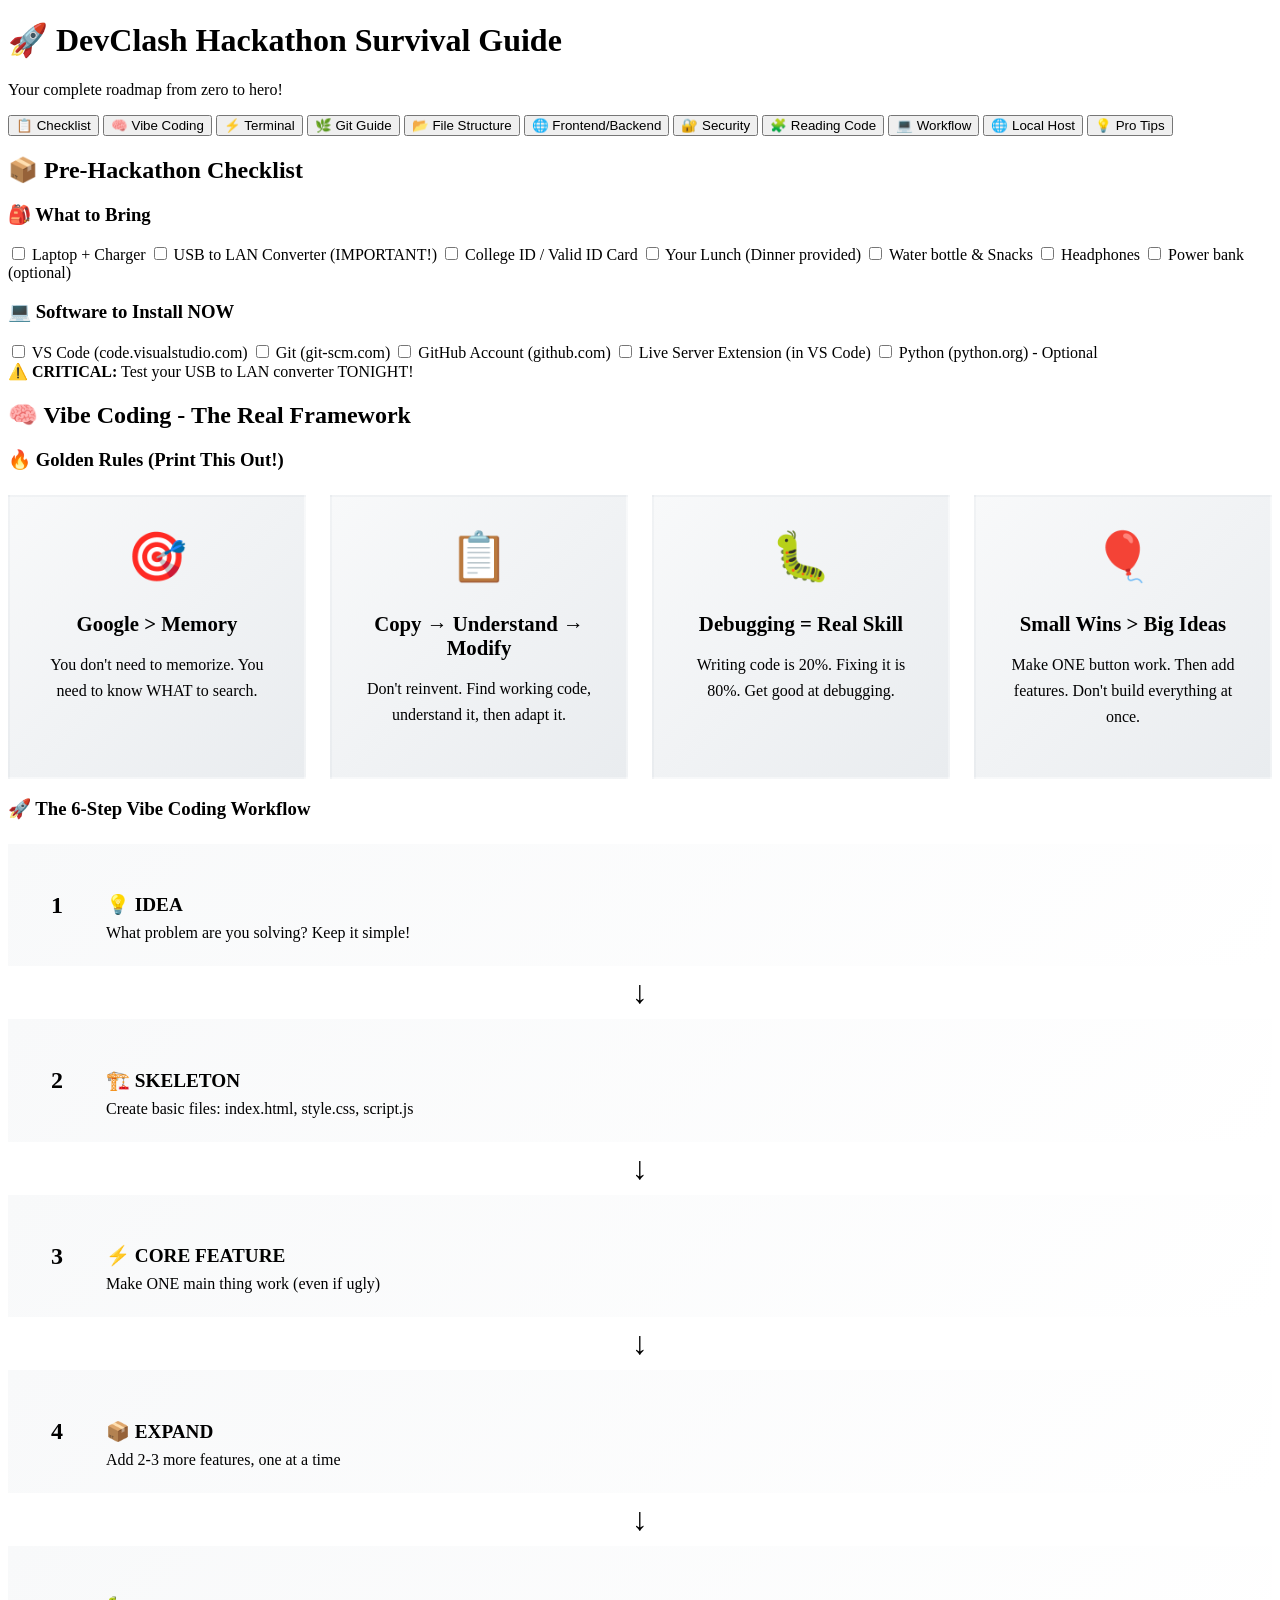
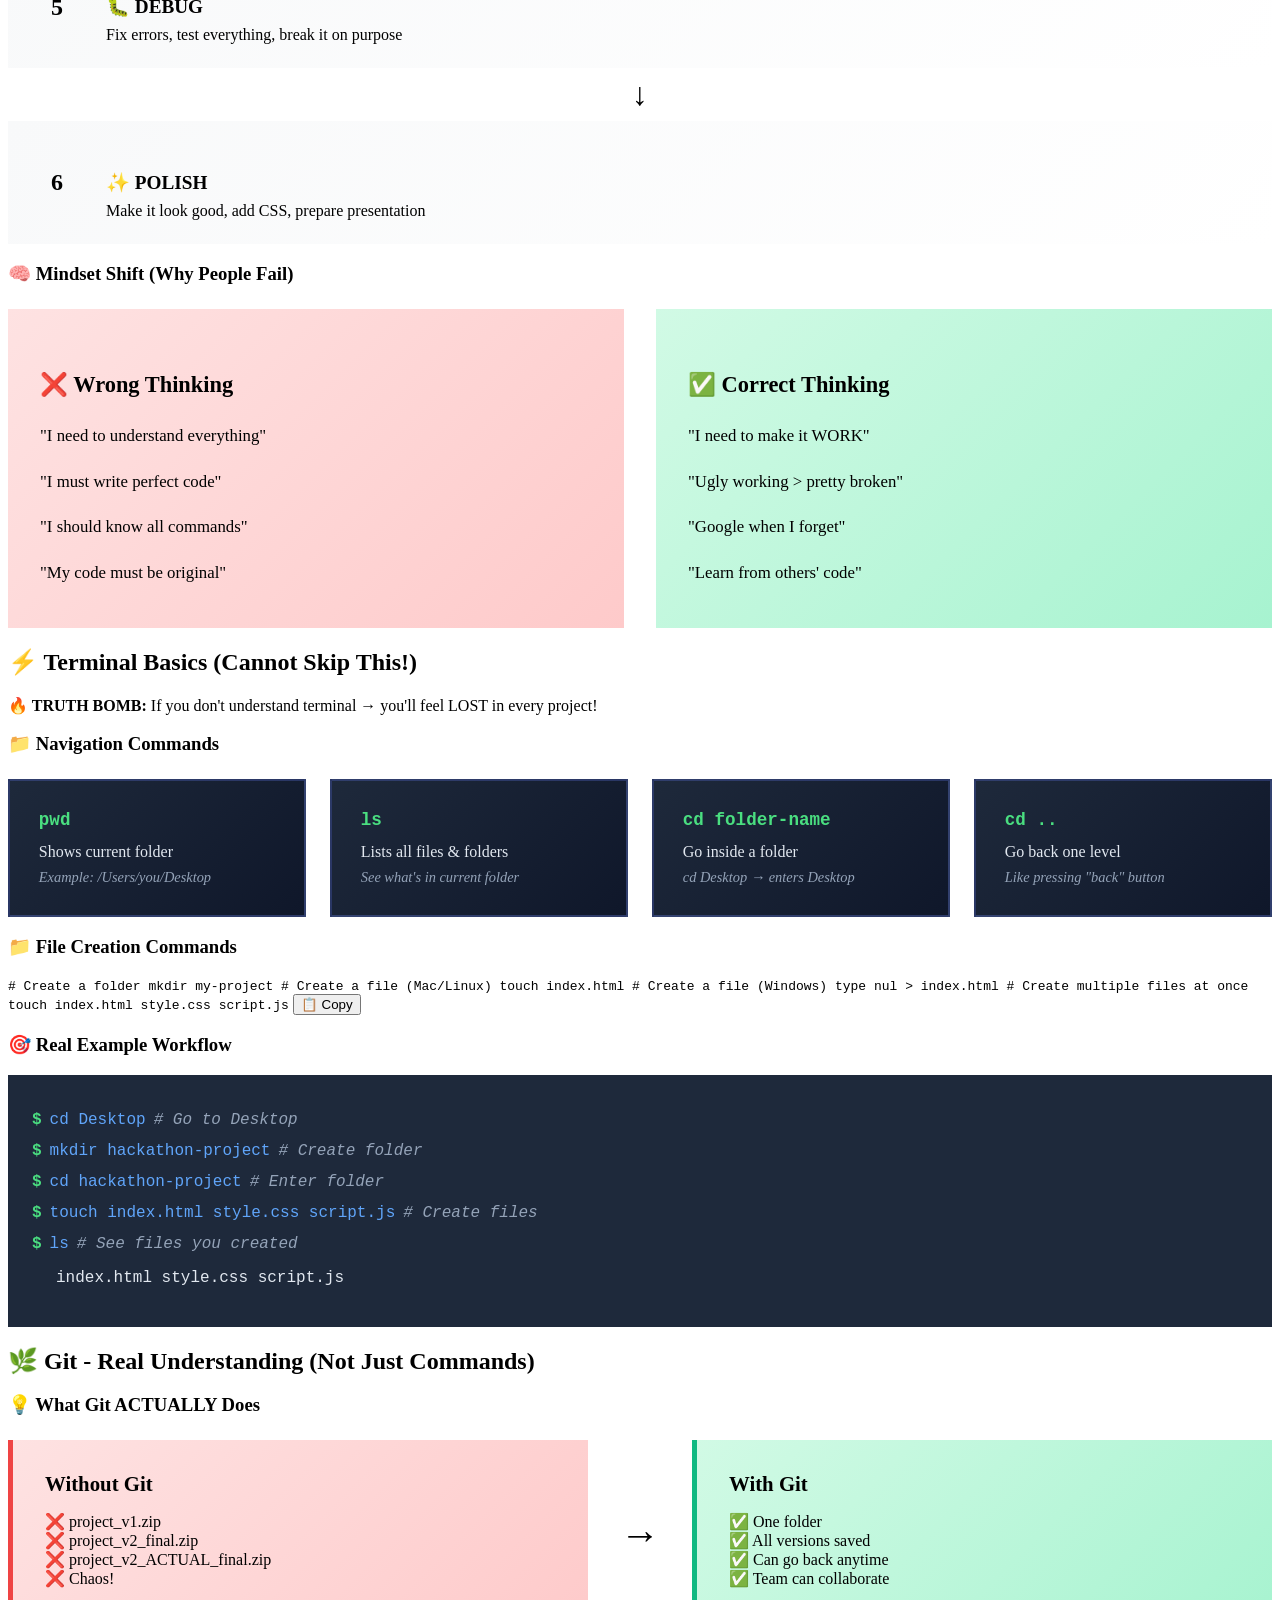
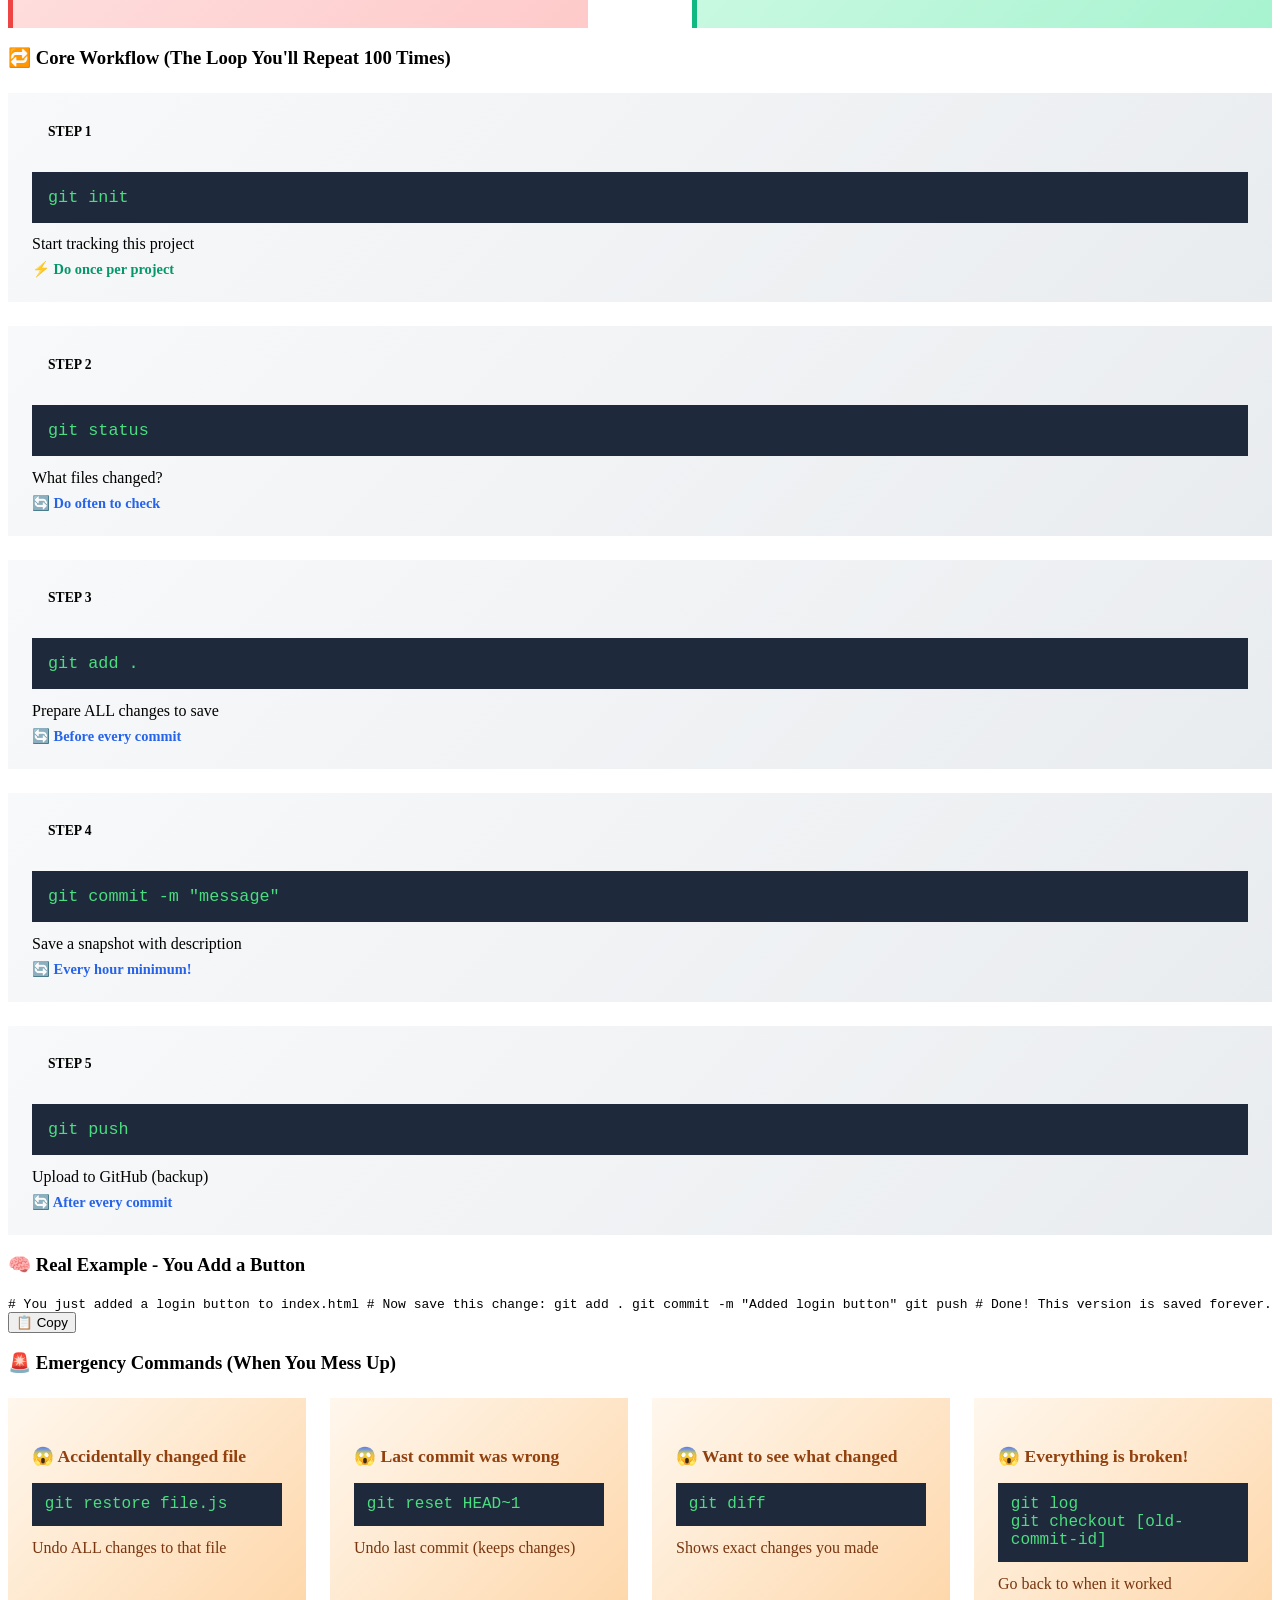
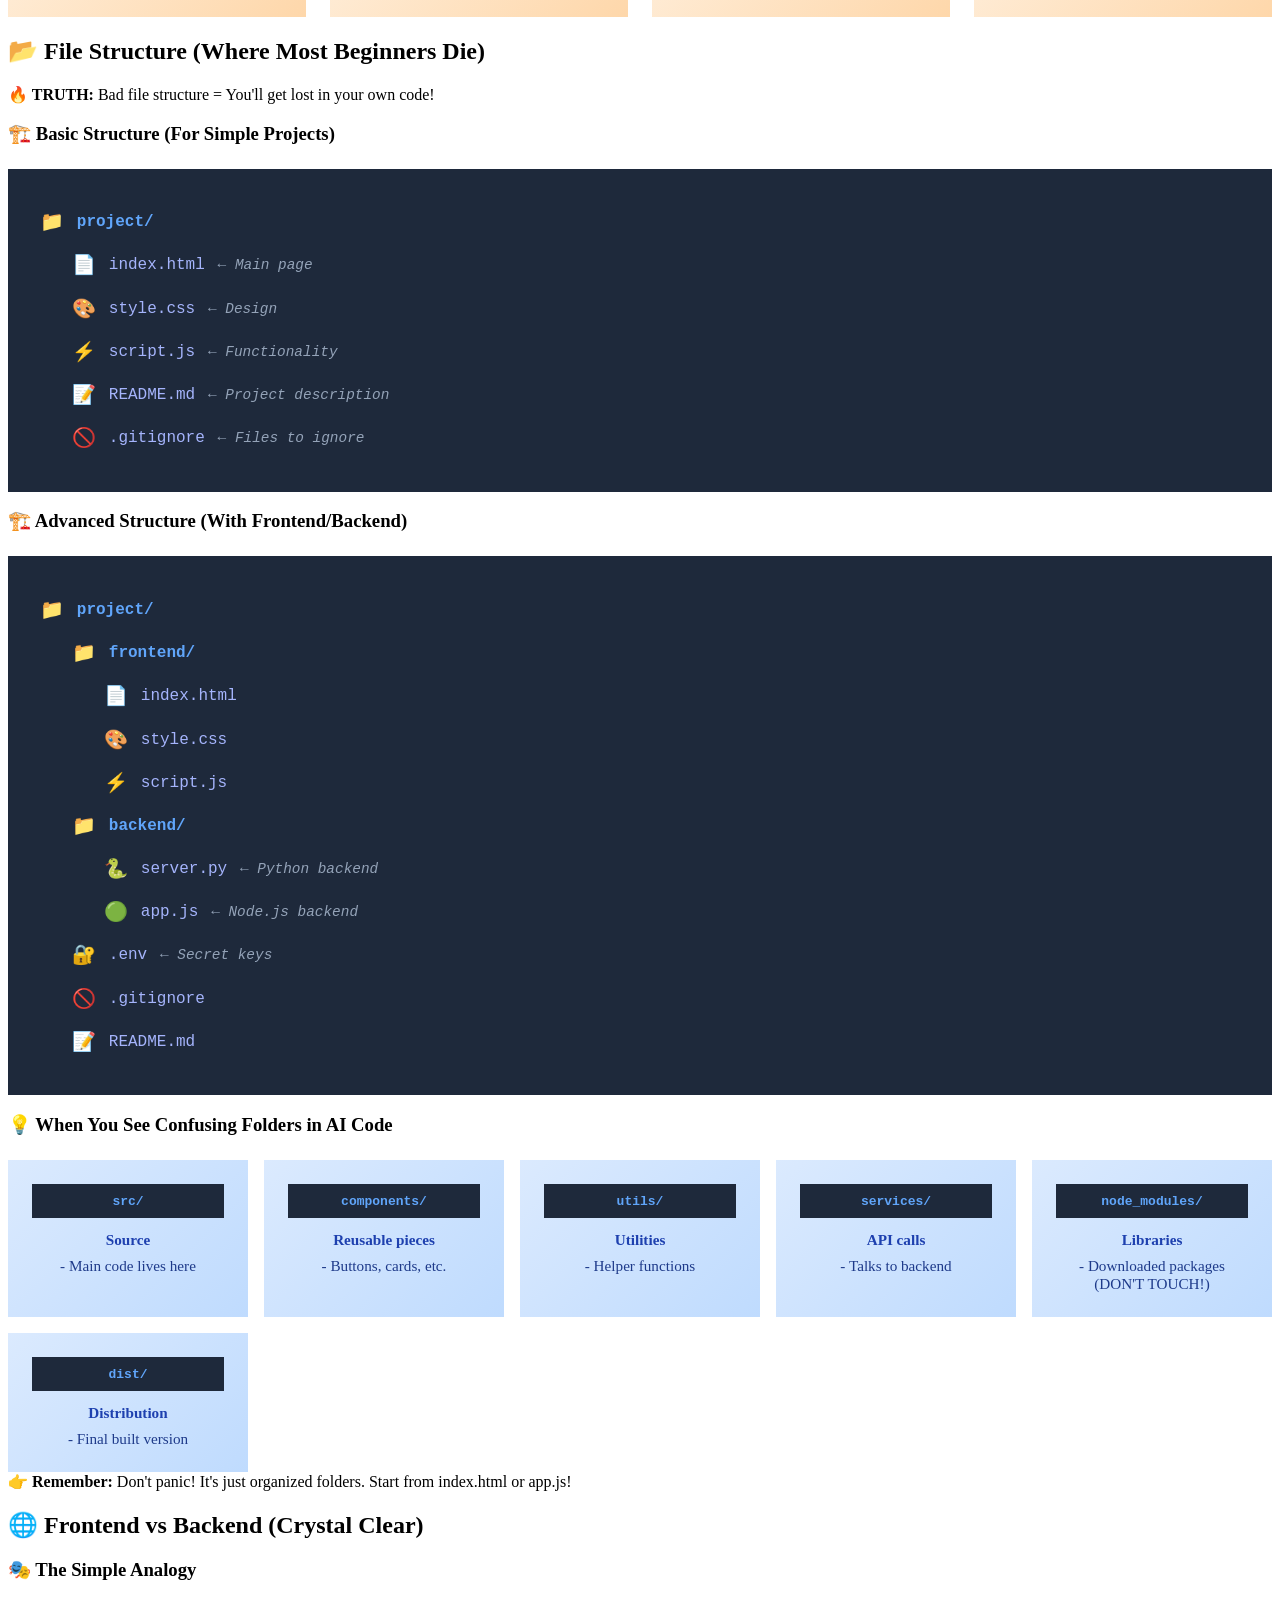
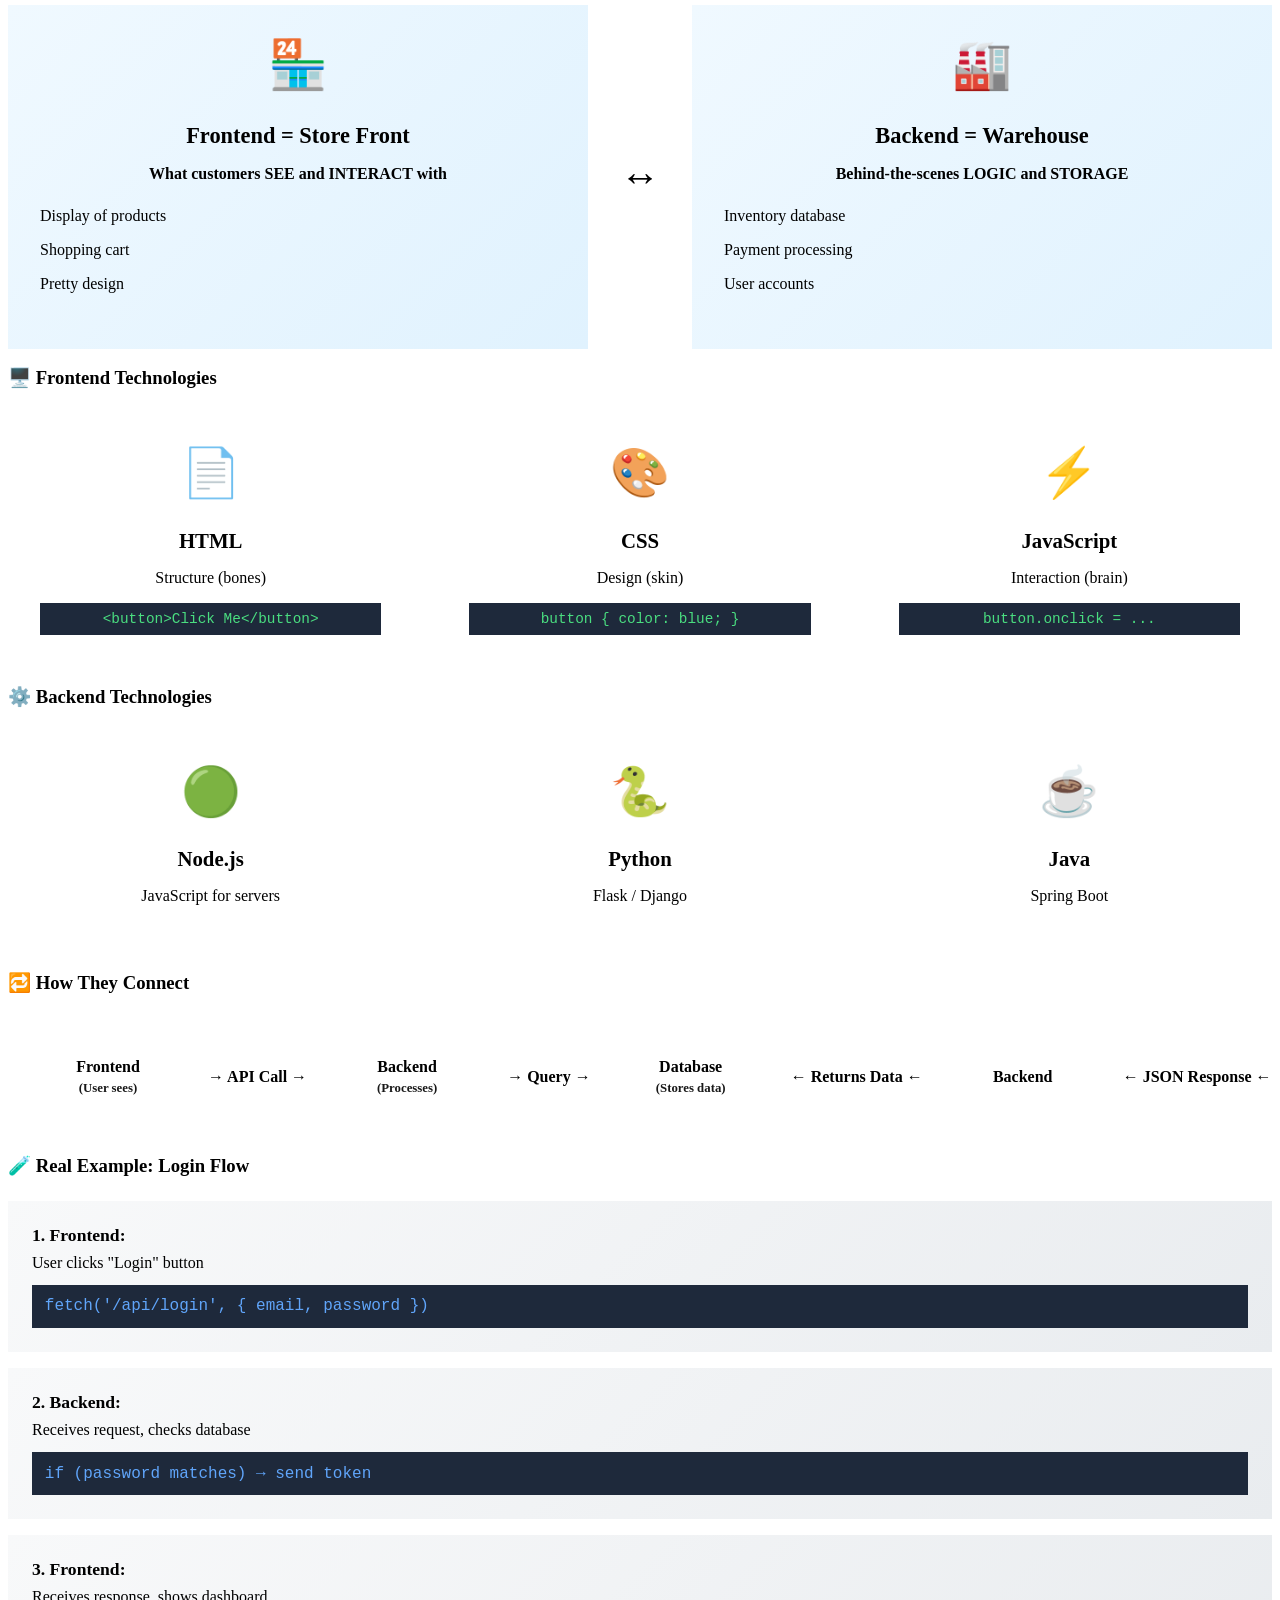
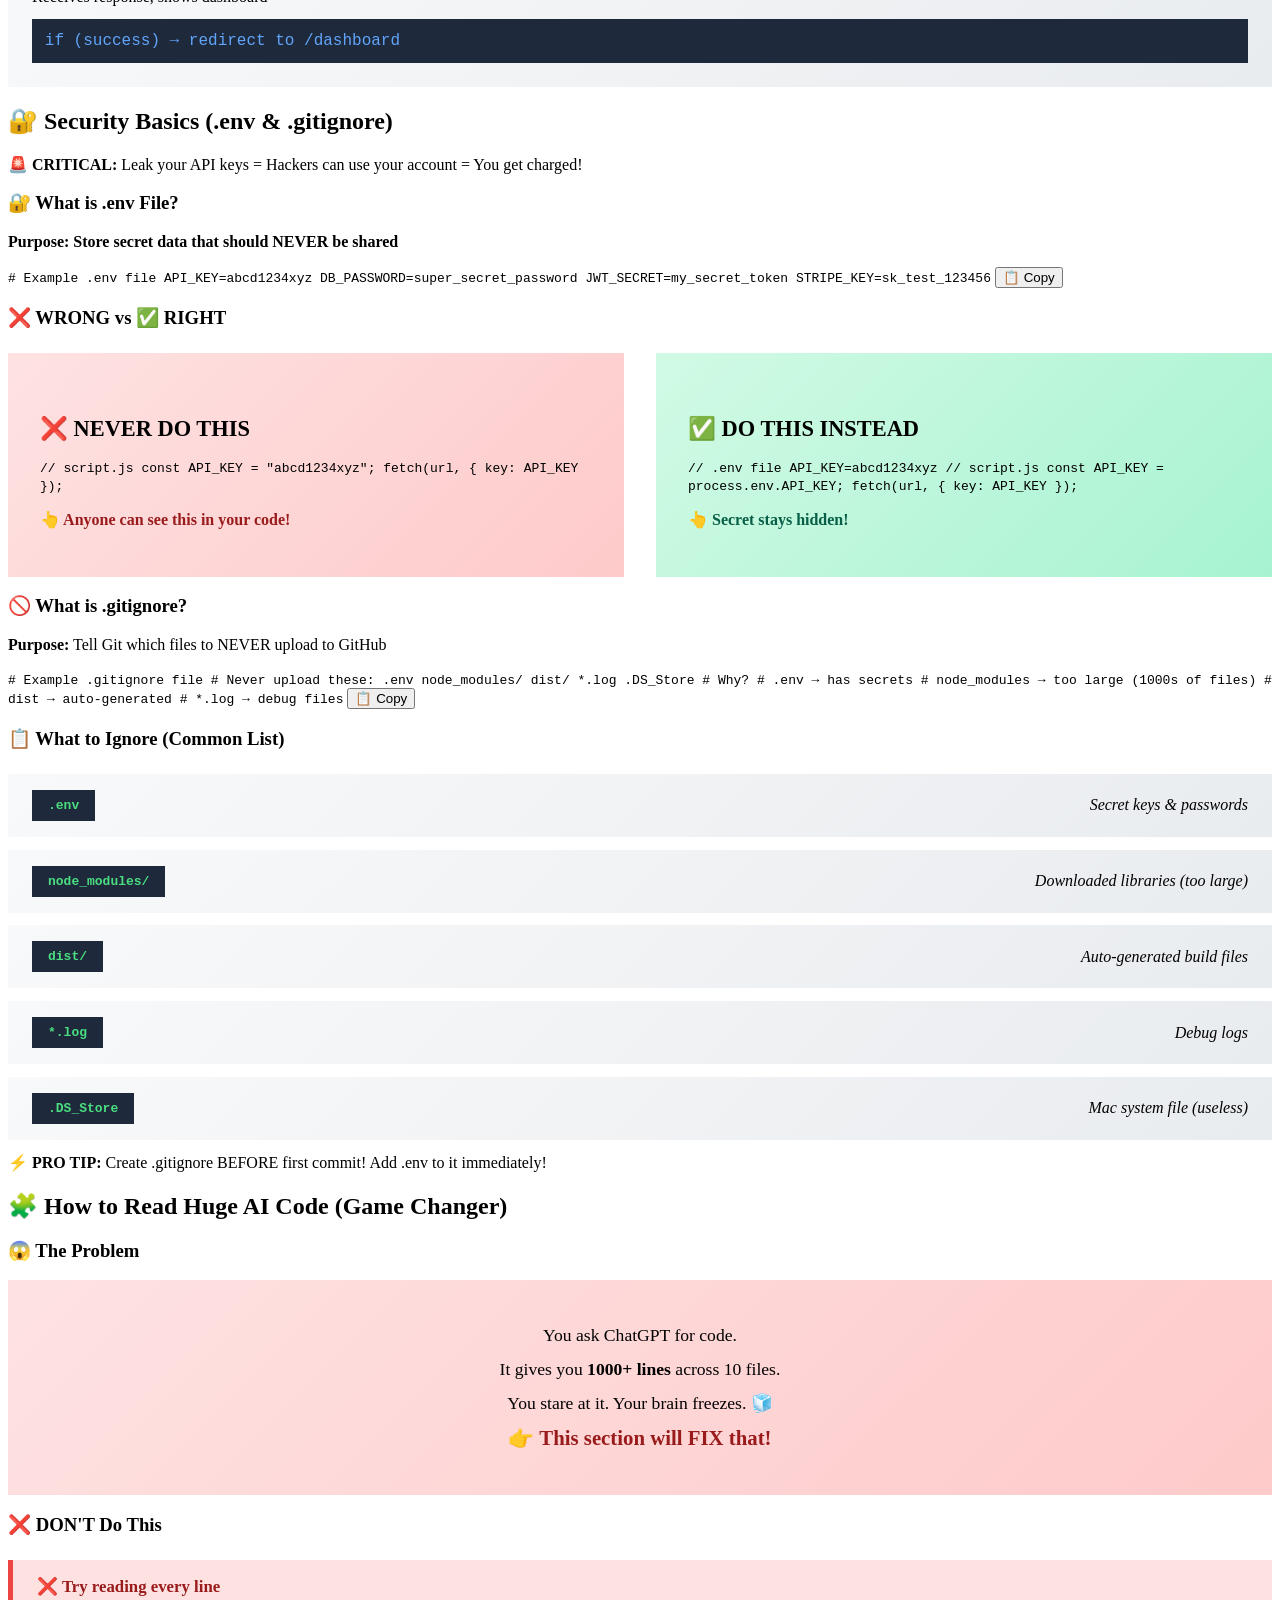
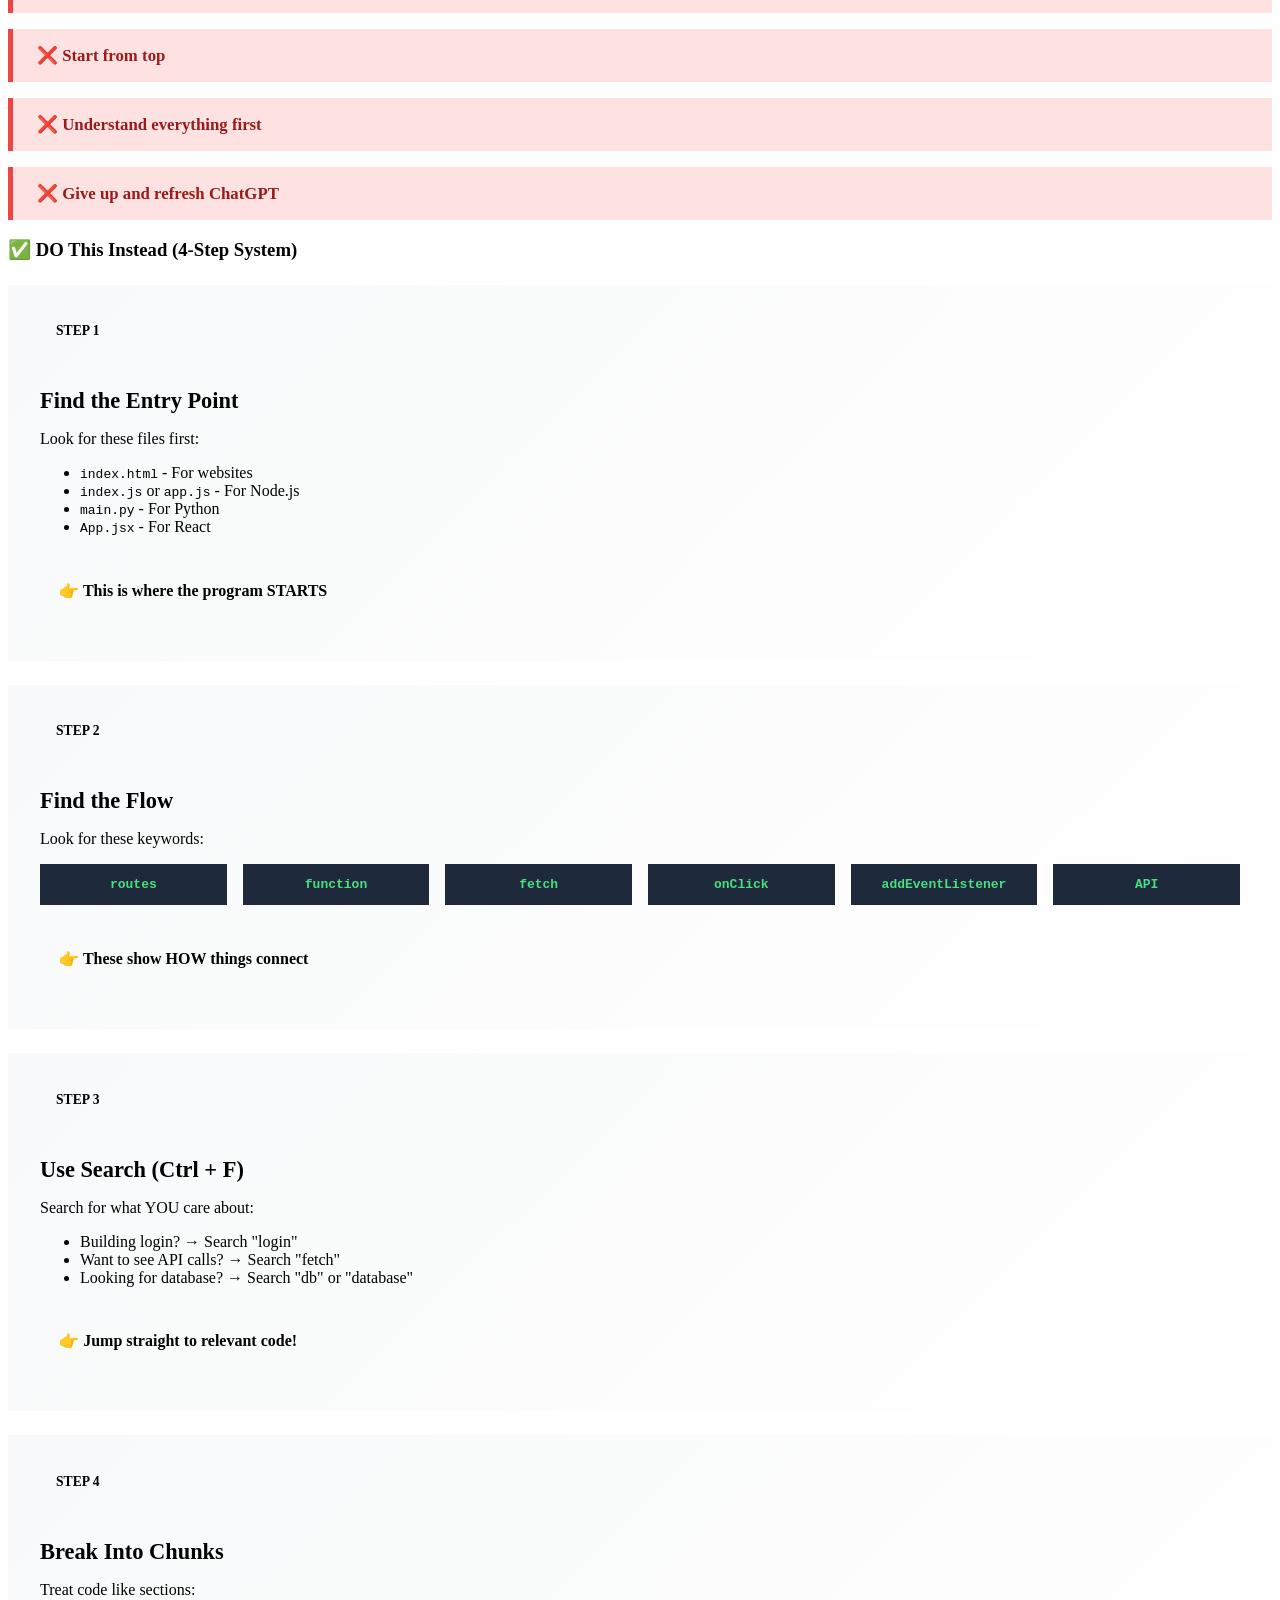
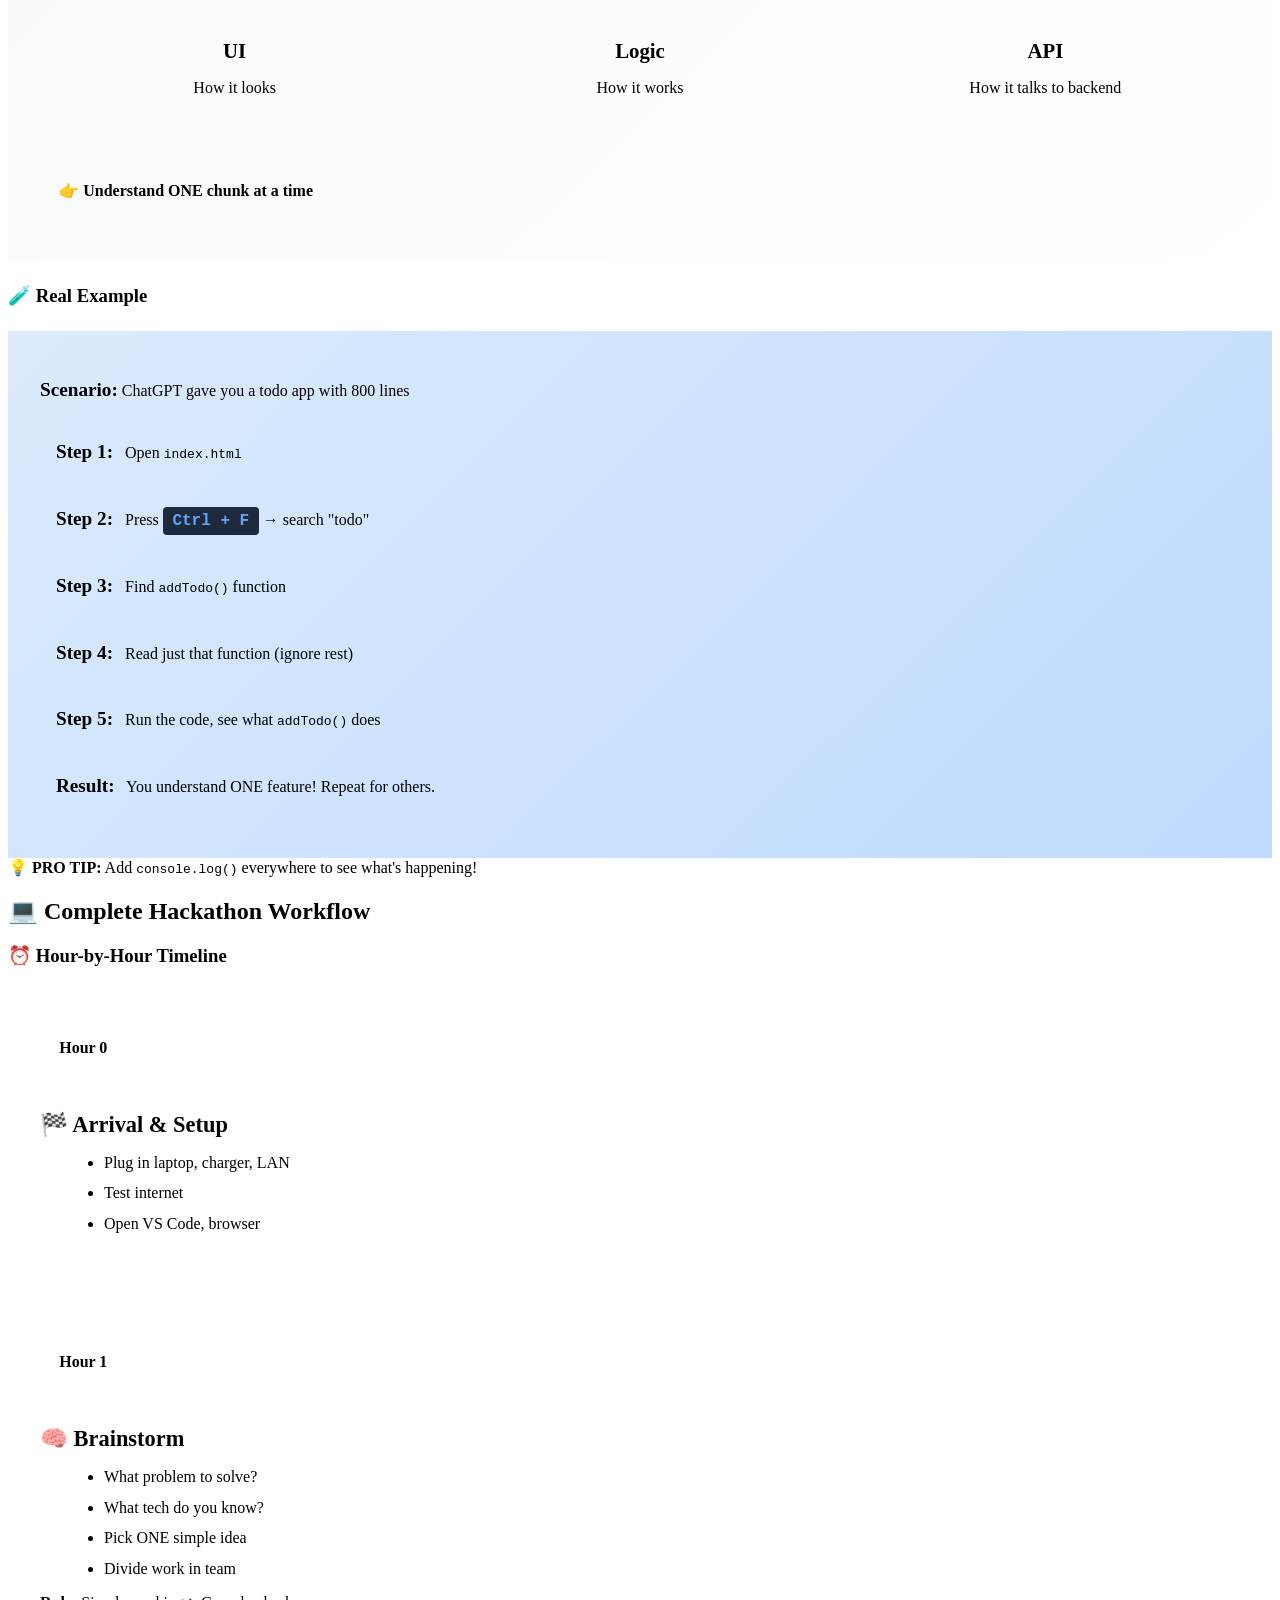
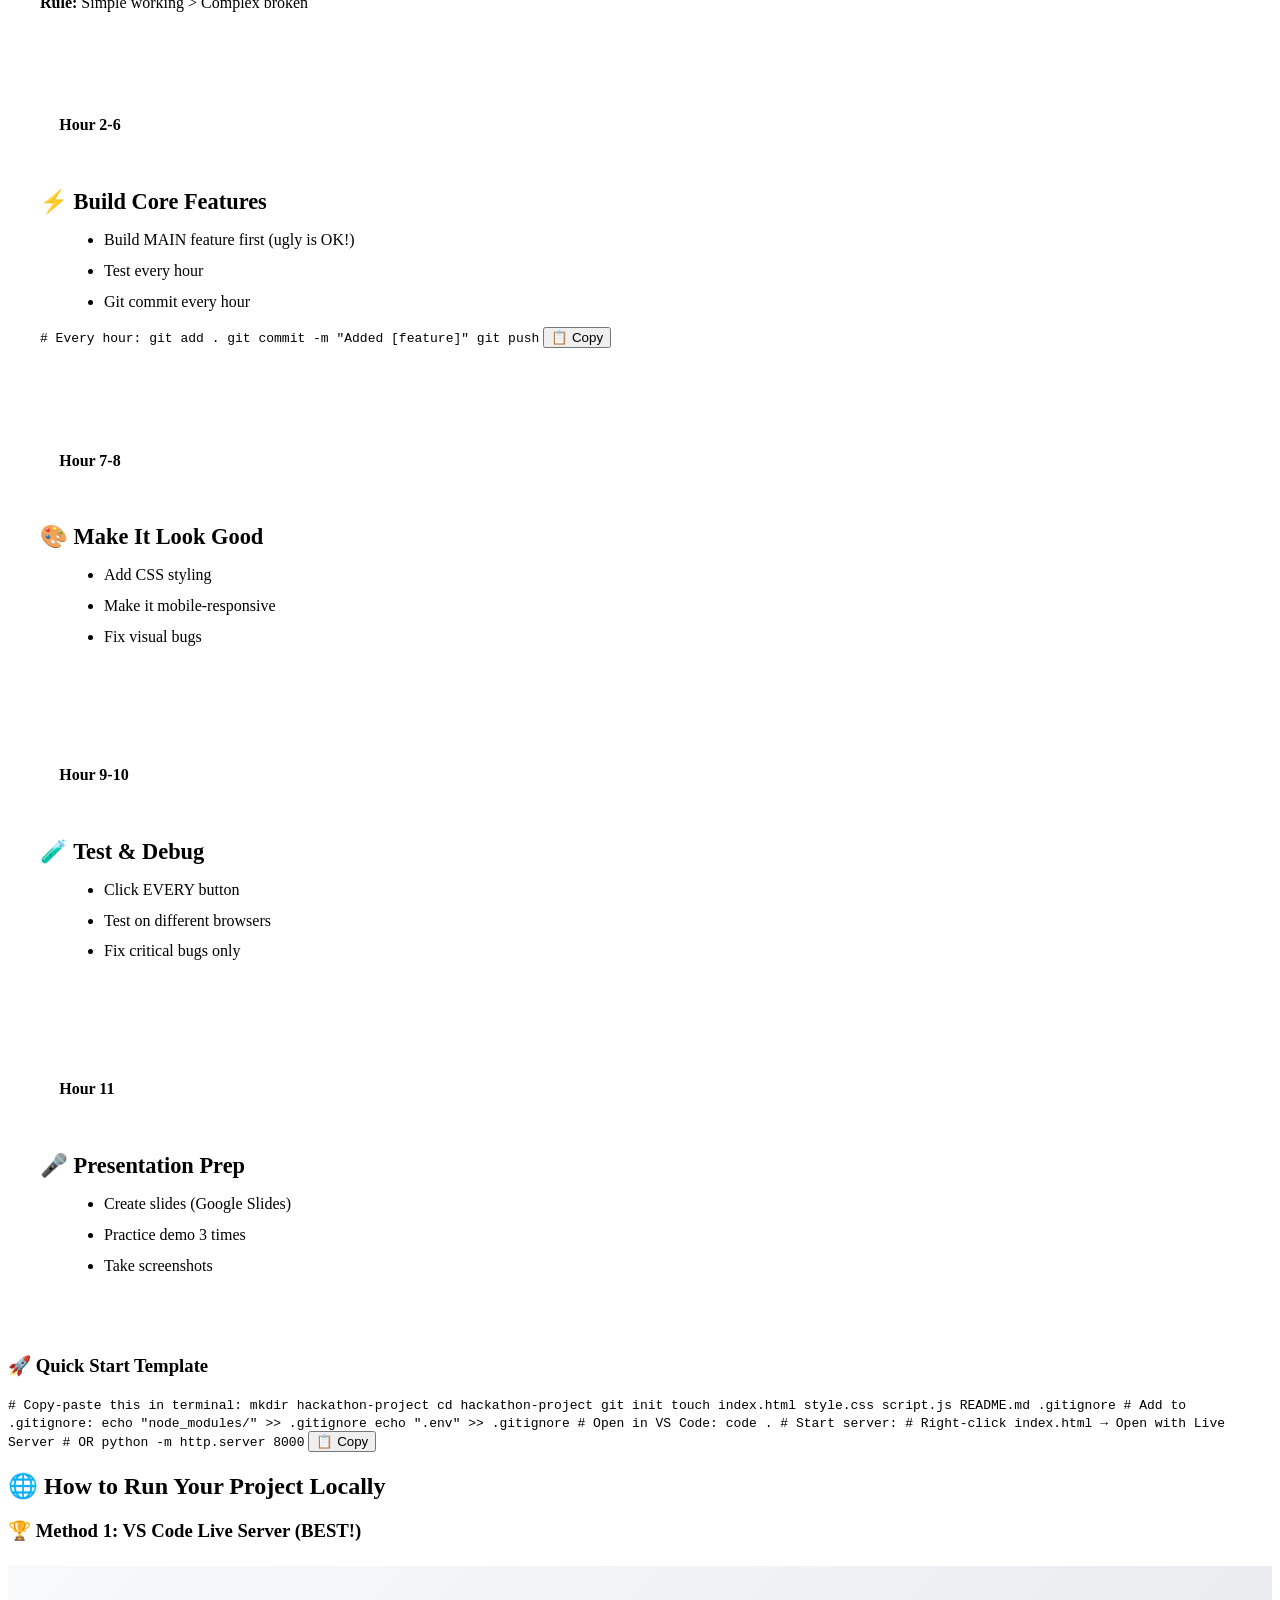
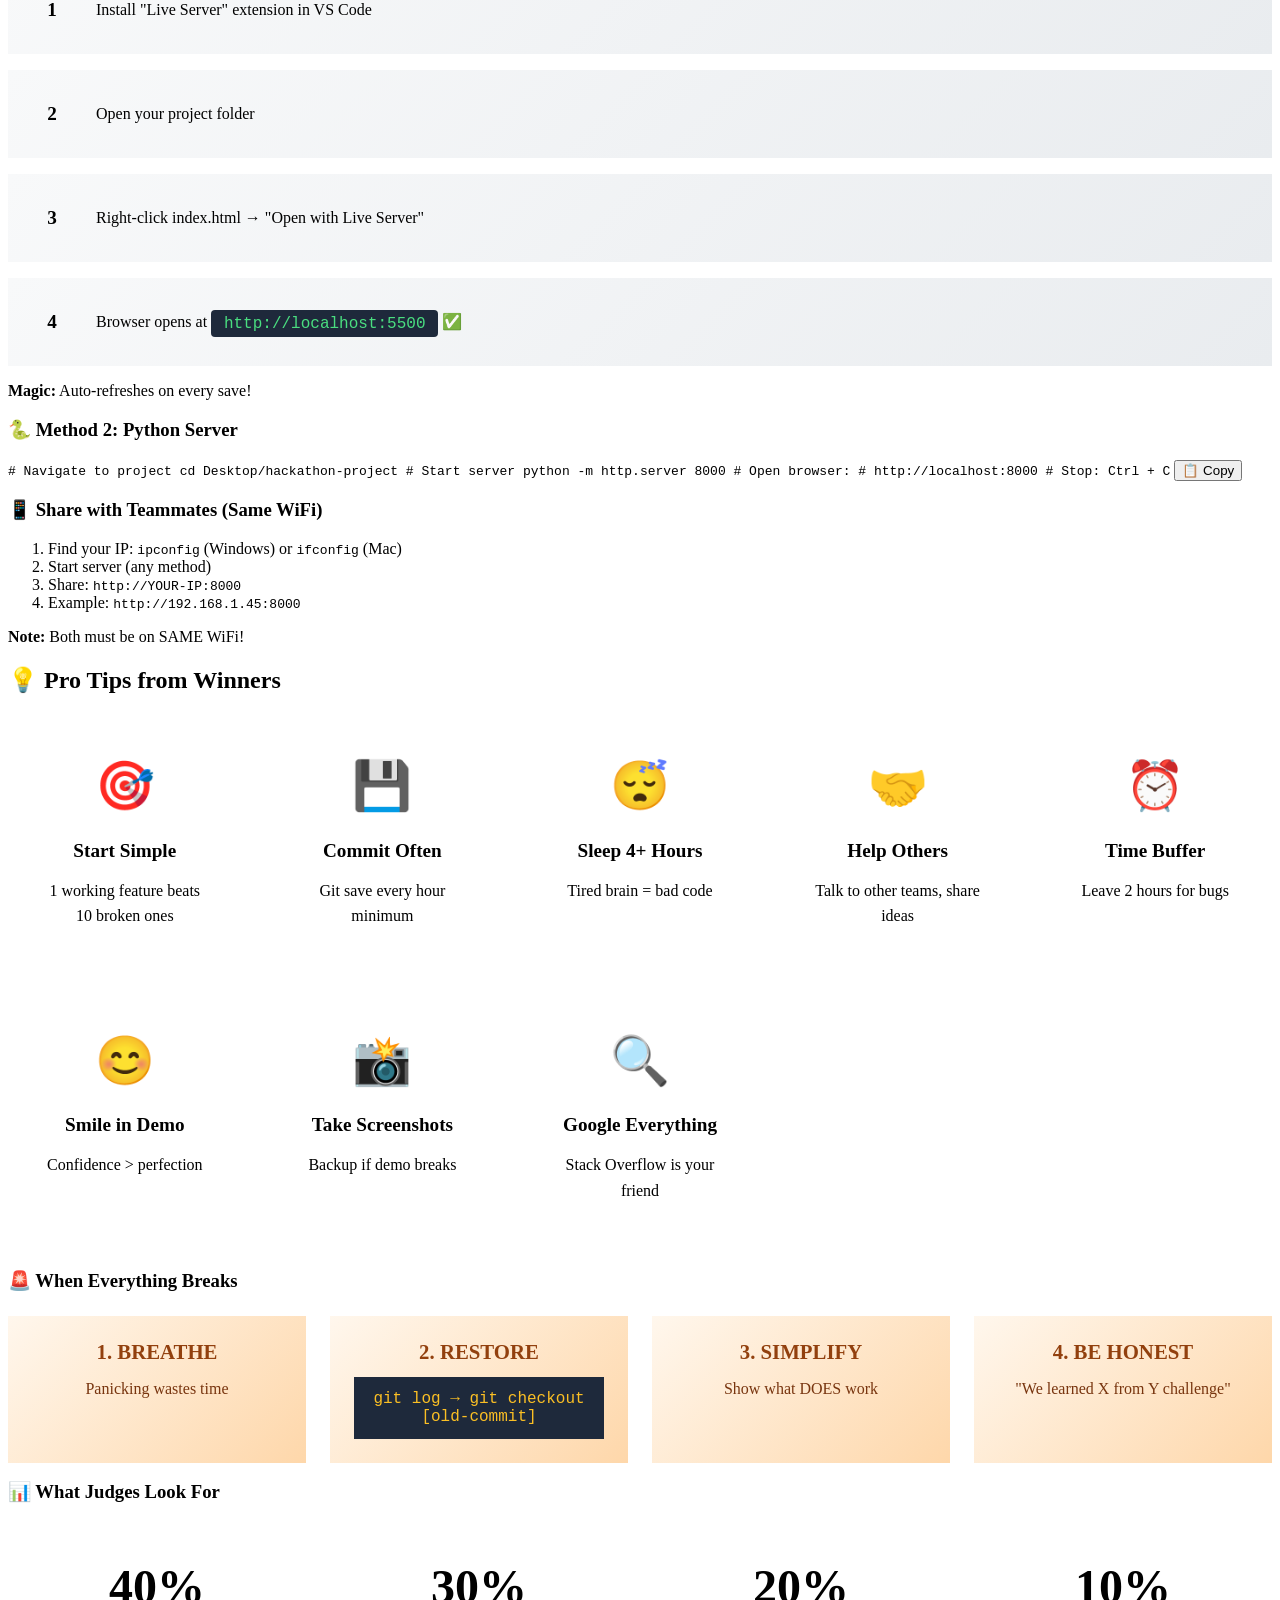
==== commit 283f5fbc: "final" ====
--- a/index.html
+++ b/index.html
@@ -12,17 +12,22 @@
     <header>
         <div class="container">
             <h1>🚀 DevClash Hackathon Survival Guide</h1>
-            <p>Your step-by-step roadmap from setup to submission!</p>
+            <p>Your complete roadmap from zero to hero!</p>
         </div>
     </header>
 
     <!-- NAVIGATION -->
     <nav class="nav-bar">
-        <div class="container">
+        <div class="container nav-scroll">
             <button class="nav-btn active" data-section="checklist">📋 Checklist</button>
-            <button class="nav-btn" data-section="setup">⚙️ Setup</button>
+            <button class="nav-btn" data-section="basics">🧠 Vibe Coding</button>
+            <button class="nav-btn" data-section="terminal">⚡ Terminal</button>
+            <button class="nav-btn" data-section="git">🌿 Git Guide</button>
+            <button class="nav-btn" data-section="structure">📂 File Structure</button>
+            <button class="nav-btn" data-section="frontend-backend">🌐 Frontend/Backend</button>
+            <button class="nav-btn" data-section="security">🔐 Security</button>
+            <button class="nav-btn" data-section="reading-code">🧩 Reading Code</button>
             <button class="nav-btn" data-section="workflow">💻 Workflow</button>
-            <button class="nav-btn" data-section="git">🌿 Git Guide</button>
             <button class="nav-btn" data-section="hosting">🌐 Local Host</button>
             <button class="nav-btn" data-section="tips">💡 Pro Tips</button>
         </div>
@@ -31,7 +36,7 @@
     <!-- MAIN CONTENT -->
     <main class="container">
 
-        <!-- SECTION 1: CHECKLIST -->
+        <!-- ========== SECTION 1: CHECKLIST ========== -->
         <section id="checklist" class="content-section active">
             <h2>📦 Pre-Hackathon Checklist</h2>
             
@@ -60,281 +65,1030 @@
             </div>
 
             <div class="alert alert-warning">
-                <strong>⚠️ CRITICAL:</strong> Test your USB to LAN converter TONIGHT! Don't wait until hackathon day.
+                <strong>⚠️ CRITICAL:</strong> Test your USB to LAN converter TONIGHT!
             </div>
         </section>
 
-        <!-- SECTION 2: SETUP -->
-        <section id="setup" class="content-section">
-            <h2>⚙️ Project Setup (First 30 Minutes)</h2>
-
-            <div class="card">
-                <h3>Step 1: Create Project Folder</h3>
+        <!-- ========== SECTION 2: VIBE CODING BASICS ========== -->
+        <section id="basics" class="content-section">
+            <h2>🧠 Vibe Coding - The Real Framework</h2>
+
+            <div class="card">
+                <h3>🔥 Golden Rules (Print This Out!)</h3>
+                <div class="rule-grid">
+                    <div class="rule-item">
+                        <div class="rule-icon">🎯</div>
+                        <h4>Google > Memory</h4>
+                        <p>You don't need to memorize. You need to know WHAT to search.</p>
+                    </div>
+                    <div class="rule-item">
+                        <div class="rule-icon">📋</div>
+                        <h4>Copy → Understand → Modify</h4>
+                        <p>Don't reinvent. Find working code, understand it, then adapt it.</p>
+                    </div>
+                    <div class="rule-item">
+                        <div class="rule-icon">🐛</div>
+                        <h4>Debugging = Real Skill</h4>
+                        <p>Writing code is 20%. Fixing it is 80%. Get good at debugging.</p>
+                    </div>
+                    <div class="rule-item">
+                        <div class="rule-icon">🎈</div>
+                        <h4>Small Wins > Big Ideas</h4>
+                        <p>Make ONE button work. Then add features. Don't build everything at once.</p>
+                    </div>
+                </div>
+            </div>
+
+            <div class="card">
+                <h3>🚀 The 6-Step Vibe Coding Workflow</h3>
+                <div class="workflow-visual">
+                    <div class="workflow-step">
+                        <span class="step-num">1</span>
+                        <div class="step-content">
+                            <h4>💡 IDEA</h4>
+                            <p>What problem are you solving? Keep it simple!</p>
+                        </div>
+                    </div>
+                    <div class="workflow-arrow">↓</div>
+                    <div class="workflow-step">
+                        <span class="step-num">2</span>
+                        <div class="step-content">
+                            <h4>🏗️ SKELETON</h4>
+                            <p>Create basic files: index.html, style.css, script.js</p>
+                        </div>
+                    </div>
+                    <div class="workflow-arrow">↓</div>
+                    <div class="workflow-step">
+                        <span class="step-num">3</span>
+                        <div class="step-content">
+                            <h4>⚡ CORE FEATURE</h4>
+                            <p>Make ONE main thing work (even if ugly)</p>
+                        </div>
+                    </div>
+                    <div class="workflow-arrow">↓</div>
+                    <div class="workflow-step">
+                        <span class="step-num">4</span>
+                        <div class="step-content">
+                            <h4>📦 EXPAND</h4>
+                            <p>Add 2-3 more features, one at a time</p>
+                        </div>
+                    </div>
+                    <div class="workflow-arrow">↓</div>
+                    <div class="workflow-step">
+                        <span class="step-num">5</span>
+                        <div class="step-content">
+                            <h4>🐛 DEBUG</h4>
+                            <p>Fix errors, test everything, break it on purpose</p>
+                        </div>
+                    </div>
+                    <div class="workflow-arrow">↓</div>
+                    <div class="workflow-step">
+                        <span class="step-num">6</span>
+                        <div class="step-content">
+                            <h4>✨ POLISH</h4>
+                            <p>Make it look good, add CSS, prepare presentation</p>
+                        </div>
+                    </div>
+                </div>
+            </div>
+
+            <div class="card">
+                <h3>🧠 Mindset Shift (Why People Fail)</h3>
+                <div class="comparison-table">
+                    <div class="comparison-column wrong">
+                        <h4>❌ Wrong Thinking</h4>
+                        <ul>
+                            <li>"I need to understand everything"</li>
+                            <li>"I must write perfect code"</li>
+                            <li>"I should know all commands"</li>
+                            <li>"My code must be original"</li>
+                        </ul>
+                    </div>
+                    <div class="comparison-column right">
+                        <h4>✅ Correct Thinking</h4>
+                        <ul>
+                            <li>"I need to make it WORK"</li>
+                            <li>"Ugly working > pretty broken"</li>
+                            <li>"Google when I forget"</li>
+                            <li>"Learn from others' code"</li>
+                        </ul>
+                    </div>
+                </div>
+            </div>
+        </section>
+
+        <!-- ========== SECTION 3: TERMINAL BASICS ========== -->
+        <section id="terminal" class="content-section">
+            <h2>⚡ Terminal Basics (Cannot Skip This!)</h2>
+
+            <div class="alert alert-danger">
+                <strong>🔥 TRUTH BOMB:</strong> If you don't understand terminal → you'll feel LOST in every project!
+            </div>
+
+            <div class="card">
+                <h3>📁 Navigation Commands</h3>
+                <div class="command-grid-modern">
+                    <div class="cmd-box">
+                        <code>pwd</code>
+                        <p>Shows current folder</p>
+                        <span class="cmd-example">Example: /Users/you/Desktop</span>
+                    </div>
+                    <div class="cmd-box">
+                        <code>ls</code>
+                        <p>Lists all files & folders</p>
+                        <span class="cmd-example">See what's in current folder</span>
+                    </div>
+                    <div class="cmd-box">
+                        <code>cd folder-name</code>
+                        <p>Go inside a folder</p>
+                        <span class="cmd-example">cd Desktop → enters Desktop</span>
+                    </div>
+                    <div class="cmd-box">
+                        <code>cd ..</code>
+                        <p>Go back one level</p>
+                        <span class="cmd-example">Like pressing "back" button</span>
+                    </div>
+                </div>
+            </div>
+
+            <div class="card">
+                <h3>📁 File Creation Commands</h3>
                 <div class="code-block">
-                    <code># Open Terminal/Command Prompt
-cd Desktop
-mkdir devclash-project
-cd devclash-project</code>
+                    <code># Create a folder
+mkdir my-project
+
+# Create a file (Mac/Linux)
+touch index.html
+
+# Create a file (Windows)
+type nul > index.html
+
+# Create multiple files at once
+touch index.html style.css script.js</code>
                     <button class="copy-btn" onclick="copyCode(this)">📋 Copy</button>
                 </div>
-                <p class="hint">💡 Or just create a folder "devclash-project" on Desktop using mouse!</p>
-            </div>
-
-            <div class="card">
-                <h3>Step 2: Initialize Git</h3>
+            </div>
+
+            <div class="card">
+                <h3>🎯 Real Example Workflow</h3>
+                <div class="terminal-demo">
+                    <div class="terminal-line">
+                        <span class="prompt">$</span>
+                        <span class="command">cd Desktop</span>
+                        <span class="comment"># Go to Desktop</span>
+                    </div>
+                    <div class="terminal-line">
+                        <span class="prompt">$</span>
+                        <span class="command">mkdir hackathon-project</span>
+                        <span class="comment"># Create folder</span>
+                    </div>
+                    <div class="terminal-line">
+                        <span class="prompt">$</span>
+                        <span class="command">cd hackathon-project</span>
+                        <span class="comment"># Enter folder</span>
+                    </div>
+                    <div class="terminal-line">
+                        <span class="prompt">$</span>
+                        <span class="command">touch index.html style.css script.js</span>
+                        <span class="comment"># Create files</span>
+                    </div>
+                    <div class="terminal-line">
+                        <span class="prompt">$</span>
+                        <span class="command">ls</span>
+                        <span class="comment"># See files you created</span>
+                    </div>
+                    <div class="terminal-output">
+                        index.html  style.css  script.js
+                    </div>
+                </div>
+            </div>
+        </section>
+
+        <!-- ========== SECTION 4: GIT GUIDE ========== -->
+        <section id="git" class="content-section">
+            <h2>🌿 Git - Real Understanding (Not Just Commands)</h2>
+
+            <div class="card">
+                <h3>💡 What Git ACTUALLY Does</h3>
+                <div class="git-explanation">
+                    <div class="git-visual">
+                        <div class="git-box">
+                            <strong>Without Git</strong>
+                            <p>❌ project_v1.zip<br>
+                            ❌ project_v2_final.zip<br>
+                            ❌ project_v2_ACTUAL_final.zip<br>
+                            ❌ Chaos!</p>
+                        </div>
+                        <div class="git-arrow">→</div>
+                        <div class="git-box highlight">
+                            <strong>With Git</strong>
+                            <p>✅ One folder<br>
+                            ✅ All versions saved<br>
+                            ✅ Can go back anytime<br>
+                            ✅ Team can collaborate</p>
+                        </div>
+                    </div>
+                </div>
+            </div>
+
+            <div class="card">
+                <h3>🔁 Core Workflow (The Loop You'll Repeat 100 Times)</h3>
+                <div class="git-workflow">
+                    <div class="git-step">
+                        <div class="step-badge">STEP 1</div>
+                        <code>git init</code>
+                        <p>Start tracking this project</p>
+                        <span class="do-once">⚡ Do once per project</span>
+                    </div>
+                    <div class="git-step">
+                        <div class="step-badge">STEP 2</div>
+                        <code>git status</code>
+                        <p>What files changed?</p>
+                        <span class="do-often">🔄 Do often to check</span>
+                    </div>
+                    <div class="git-step">
+                        <div class="step-badge">STEP 3</div>
+                        <code>git add .</code>
+                        <p>Prepare ALL changes to save</p>
+                        <span class="do-often">🔄 Before every commit</span>
+                    </div>
+                    <div class="git-step">
+                        <div class="step-badge">STEP 4</div>
+                        <code>git commit -m "message"</code>
+                        <p>Save a snapshot with description</p>
+                        <span class="do-often">🔄 Every hour minimum!</span>
+                    </div>
+                    <div class="git-step">
+                        <div class="step-badge">STEP 5</div>
+                        <code>git push</code>
+                        <p>Upload to GitHub (backup)</p>
+                        <span class="do-often">🔄 After every commit</span>
+                    </div>
+                </div>
+            </div>
+
+            <div class="card">
+                <h3>🧠 Real Example - You Add a Button</h3>
                 <div class="code-block">
-                    <code>git init
-git config --global user.name "Your Name"
-git config --global user.email "your@email.com"</code>
+                    <code># You just added a login button to index.html
+# Now save this change:
+
+git add .
+git commit -m "Added login button"
+git push
+
+# Done! This version is saved forever.</code>
                     <button class="copy-btn" onclick="copyCode(this)">📋 Copy</button>
                 </div>
-                <p class="hint">💡 Replace "Your Name" and email with your actual details</p>
-            </div>
-
-            <div class="card">
-                <h3>Step 3: Create Files</h3>
+            </div>
+
+            <div class="card">
+                <h3>🚨 Emergency Commands (When You Mess Up)</h3>
+                <div class="emergency-grid">
+                    <div class="emergency-box">
+                        <h4>😱 Accidentally changed file</h4>
+                        <code>git restore file.js</code>
+                        <p>Undo ALL changes to that file</p>
+                    </div>
+                    <div class="emergency-box">
+                        <h4>😱 Last commit was wrong</h4>
+                        <code>git reset HEAD~1</code>
+                        <p>Undo last commit (keeps changes)</p>
+                    </div>
+                    <div class="emergency-box">
+                        <h4>😱 Want to see what changed</h4>
+                        <code>git diff</code>
+                        <p>Shows exact changes you made</p>
+                    </div>
+                    <div class="emergency-box">
+                        <h4>😱 Everything is broken!</h4>
+                        <code>git log<br>git checkout [old-commit-id]</code>
+                        <p>Go back to when it worked</p>
+                    </div>
+                </div>
+            </div>
+        </section>
+
+        <!-- ========== SECTION 5: FILE STRUCTURE ========== -->
+        <section id="structure" class="content-section">
+            <h2>📂 File Structure (Where Most Beginners Die)</h2>
+
+            <div class="alert alert-warning">
+                <strong>🔥 TRUTH:</strong> Bad file structure = You'll get lost in your own code!
+            </div>
+
+            <div class="card">
+                <h3>🏗️ Basic Structure (For Simple Projects)</h3>
+                <div class="file-tree">
+                    <div class="tree-item folder">
+                        <span class="icon">📁</span> project/
+                    </div>
+                    <div class="tree-item file indent-1">
+                        <span class="icon">📄</span> index.html
+                        <span class="desc">← Main page</span>
+                    </div>
+                    <div class="tree-item file indent-1">
+                        <span class="icon">🎨</span> style.css
+                        <span class="desc">← Design</span>
+                    </div>
+                    <div class="tree-item file indent-1">
+                        <span class="icon">⚡</span> script.js
+                        <span class="desc">← Functionality</span>
+                    </div>
+                    <div class="tree-item file indent-1">
+                        <span class="icon">📝</span> README.md
+                        <span class="desc">← Project description</span>
+                    </div>
+                    <div class="tree-item file indent-1">
+                        <span class="icon">🚫</span> .gitignore
+                        <span class="desc">← Files to ignore</span>
+                    </div>
+                </div>
+            </div>
+
+            <div class="card">
+                <h3>🏗️ Advanced Structure (With Frontend/Backend)</h3>
+                <div class="file-tree">
+                    <div class="tree-item folder">
+                        <span class="icon">📁</span> project/
+                    </div>
+                    <div class="tree-item folder indent-1">
+                        <span class="icon">📁</span> frontend/
+                    </div>
+                    <div class="tree-item file indent-2">
+                        <span class="icon">📄</span> index.html
+                    </div>
+                    <div class="tree-item file indent-2">
+                        <span class="icon">🎨</span> style.css
+                    </div>
+                    <div class="tree-item file indent-2">
+                        <span class="icon">⚡</span> script.js
+                    </div>
+                    <div class="tree-item folder indent-1">
+                        <span class="icon">📁</span> backend/
+                    </div>
+                    <div class="tree-item file indent-2">
+                        <span class="icon">🐍</span> server.py
+                        <span class="desc">← Python backend</span>
+                    </div>
+                    <div class="tree-item file indent-2">
+                        <span class="icon">🟢</span> app.js
+                        <span class="desc">← Node.js backend</span>
+                    </div>
+                    <div class="tree-item file indent-1">
+                        <span class="icon">🔐</span> .env
+                        <span class="desc">← Secret keys</span>
+                    </div>
+                    <div class="tree-item file indent-1">
+                        <span class="icon">🚫</span> .gitignore
+                    </div>
+                    <div class="tree-item file indent-1">
+                        <span class="icon">📝</span> README.md
+                    </div>
+                </div>
+            </div>
+
+            <div class="card">
+                <h3>💡 When You See Confusing Folders in AI Code</h3>
+                <div class="folder-explain">
+                    <div class="folder-box">
+                        <code>src/</code>
+                        <p><strong>Source</strong> - Main code lives here</p>
+                    </div>
+                    <div class="folder-box">
+                        <code>components/</code>
+                        <p><strong>Reusable pieces</strong> - Buttons, cards, etc.</p>
+                    </div>
+                    <div class="folder-box">
+                        <code>utils/</code>
+                        <p><strong>Utilities</strong> - Helper functions</p>
+                    </div>
+                    <div class="folder-box">
+                        <code>services/</code>
+                        <p><strong>API calls</strong> - Talks to backend</p>
+                    </div>
+                    <div class="folder-box">
+                        <code>node_modules/</code>
+                        <p><strong>Libraries</strong> - Downloaded packages (DON'T TOUCH!)</p>
+                    </div>
+                    <div class="folder-box">
+                        <code>dist/</code>
+                        <p><strong>Distribution</strong> - Final built version</p>
+                    </div>
+                </div>
+                <div class="alert alert-info">
+                    <strong>👉 Remember:</strong> Don't panic! It's just organized folders. Start from index.html or app.js!
+                </div>
+            </div>
+        </section>
+
+        <!-- ========== SECTION 6: FRONTEND VS BACKEND ========== -->
+        <section id="frontend-backend" class="content-section">
+            <h2>🌐 Frontend vs Backend (Crystal Clear)</h2>
+
+            <div class="card">
+                <h3>🎭 The Simple Analogy</h3>
+                <div class="analogy-box">
+                    <div class="analogy-item">
+                        <div class="analogy-icon">🏪</div>
+                        <h4>Frontend = Store Front</h4>
+                        <p>What customers SEE and INTERACT with</p>
+                        <ul>
+                            <li>Display of products</li>
+                            <li>Shopping cart</li>
+                            <li>Pretty design</li>
+                        </ul>
+                    </div>
+                    <div class="analogy-arrow">↔️</div>
+                    <div class="analogy-item">
+                        <div class="analogy-icon">🏭</div>
+                        <h4>Backend = Warehouse</h4>
+                        <p>Behind-the-scenes LOGIC and STORAGE</p>
+                        <ul>
+                            <li>Inventory database</li>
+                            <li>Payment processing</li>
+                            <li>User accounts</li>
+                        </ul>
+                    </div>
+                </div>
+            </div>
+
+            <div class="card">
+                <h3>🖥️ Frontend Technologies</h3>
+                <div class="tech-grid">
+                    <div class="tech-box">
+                        <span class="tech-icon">📄</span>
+                        <h4>HTML</h4>
+                        <p>Structure (bones)</p>
+                        <code>&lt;button&gt;Click Me&lt;/button&gt;</code>
+                    </div>
+                    <div class="tech-box">
+                        <span class="tech-icon">🎨</span>
+                        <h4>CSS</h4>
+                        <p>Design (skin)</p>
+                        <code>button { color: blue; }</code>
+                    </div>
+                    <div class="tech-box">
+                        <span class="tech-icon">⚡</span>
+                        <h4>JavaScript</h4>
+                        <p>Interaction (brain)</p>
+                        <code>button.onclick = ...</code>
+                    </div>
+                </div>
+            </div>
+
+            <div class="card">
+                <h3>⚙️ Backend Technologies</h3>
+                <div class="tech-grid">
+                    <div class="tech-box">
+                        <span class="tech-icon">🟢</span>
+                        <h4>Node.js</h4>
+                        <p>JavaScript for servers</p>
+                    </div>
+                    <div class="tech-box">
+                        <span class="tech-icon">🐍</span>
+                        <h4>Python</h4>
+                        <p>Flask / Django</p>
+                    </div>
+                    <div class="tech-box">
+                        <span class="tech-icon">☕</span>
+                        <h4>Java</h4>
+                        <p>Spring Boot</p>
+                    </div>
+                </div>
+            </div>
+
+            <div class="card">
+                <h3>🔁 How They Connect</h3>
+                <div class="connection-flow">
+                    <div class="flow-box">Frontend<br><small>(User sees)</small></div>
+                    <div class="flow-arrow">→ API Call →</div>
+                    <div class="flow-box">Backend<br><small>(Processes)</small></div>
+                    <div class="flow-arrow">→ Query →</div>
+                    <div class="flow-box">Database<br><small>(Stores data)</small></div>
+                    <div class="flow-arrow">← Returns Data ←</div>
+                    <div class="flow-box">Backend</div>
+                    <div class="flow-arrow">← JSON Response ←</div>
+                    <div class="flow-box">Frontend</div>
+                </div>
+            </div>
+
+            <div class="card">
+                <h3>🧪 Real Example: Login Flow</h3>
+                <div class="example-flow">
+                    <div class="flow-step">
+                        <strong>1. Frontend:</strong>
+                        <p>User clicks "Login" button</p>
+                        <code>fetch('/api/login', { email, password })</code>
+                    </div>
+                    <div class="flow-step">
+                        <strong>2. Backend:</strong>
+                        <p>Receives request, checks database</p>
+                        <code>if (password matches) → send token</code>
+                    </div>
+                    <div class="flow-step">
+                        <strong>3. Frontend:</strong>
+                        <p>Receives response, shows dashboard</p>
+                        <code>if (success) → redirect to /dashboard</code>
+                    </div>
+                </div>
+            </div>
+        </section>
+
+        <!-- ========== SECTION 7: SECURITY (.env & .gitignore) ========== -->
+        <section id="security" class="content-section">
+            <h2>🔐 Security Basics (.env & .gitignore)</h2>
+
+            <div class="alert alert-danger">
+                <strong>🚨 CRITICAL:</strong> Leak your API keys = Hackers can use your account = You get charged!
+            </div>
+
+            <div class="card">
+                <h3>🔐 What is .env File?</h3>
+                <div class="env-explanation">
+                    <p><strong>Purpose:</strong> Store secret data that should NEVER be shared</p>
+                    <div class="code-block">
+                        <code># Example .env file
+API_KEY=abcd1234xyz
+DB_PASSWORD=super_secret_password
+JWT_SECRET=my_secret_token
+STRIPE_KEY=sk_test_123456</code>
+                        <button class="copy-btn" onclick="copyCode(this)">📋 Copy</button>
+                    </div>
+                </div>
+            </div>
+
+            <div class="card">
+                <h3>❌ WRONG vs ✅ RIGHT</h3>
+                <div class="comparison-table">
+                    <div class="comparison-column wrong">
+                        <h4>❌ NEVER DO THIS</h4>
+                        <div class="code-block">
+                            <code>// script.js
+const API_KEY = "abcd1234xyz";
+fetch(url, { key: API_KEY });</code>
+                        </div>
+                        <p class="danger-text">👆 Anyone can see this in your code!</p>
+                    </div>
+                    <div class="comparison-column right">
+                        <h4>✅ DO THIS INSTEAD</h4>
+                        <div class="code-block">
+                            <code>// .env file
+API_KEY=abcd1234xyz
+
+// script.js
+const API_KEY = process.env.API_KEY;
+fetch(url, { key: API_KEY });</code>
+                        </div>
+                        <p class="success-text">👆 Secret stays hidden!</p>
+                    </div>
+                </div>
+            </div>
+
+            <div class="card">
+                <h3>🚫 What is .gitignore?</h3>
+                <p><strong>Purpose:</strong> Tell Git which files to NEVER upload to GitHub</p>
                 <div class="code-block">
-                    <code># Windows:
-type nul > index.html
-type nul > style.css
-type nul > script.js
-type nul > README.md
-
-# Mac/Linux:
-touch index.html style.css script.js README.md</code>
+                    <code># Example .gitignore file
+
+# Never upload these:
+.env
+node_modules/
+dist/
+*.log
+.DS_Store
+
+# Why?
+# .env → has secrets
+# node_modules → too large (1000s of files)
+# dist → auto-generated
+# *.log → debug files</code>
                     <button class="copy-btn" onclick="copyCode(this)">📋 Copy</button>
                 </div>
-                <p class="hint">💡 Or create files in VS Code: File → New File</p>
+            </div>
+
+            <div class="card">
+                <h3>📋 What to Ignore (Common List)</h3>
+                <div class="ignore-table">
+                    <div class="ignore-row">
+                        <code>.env</code>
+                        <span class="reason">Secret keys & passwords</span>
+                    </div>
+                    <div class="ignore-row">
+                        <code>node_modules/</code>
+                        <span class="reason">Downloaded libraries (too large)</span>
+                    </div>
+                    <div class="ignore-row">
+                        <code>dist/</code>
+                        <span class="reason">Auto-generated build files</span>
+                    </div>
+                    <div class="ignore-row">
+                        <code>*.log</code>
+                        <span class="reason">Debug logs</span>
+                    </div>
+                    <div class="ignore-row">
+                        <code>.DS_Store</code>
+                        <span class="reason">Mac system file (useless)</span>
+                    </div>
+                </div>
+            </div>
+
+            <div class="alert alert-warning">
+                <strong>⚡ PRO TIP:</strong> Create .gitignore BEFORE first commit! Add .env to it immediately!
+            </div>
+        </section>
+
+        <!-- ========== SECTION 8: READING LARGE CODE ========== -->
+        <section id="reading-code" class="content-section">
+            <h2>🧩 How to Read Huge AI Code (Game Changer)</h2>
+
+            <div class="card">
+                <h3>😱 The Problem</h3>
+                <div class="problem-box">
+                    <p>You ask ChatGPT for code.</p>
+                    <p>It gives you <strong>1000+ lines</strong> across 10 files.</p>
+                    <p>You stare at it. Your brain freezes. 🧊</p>
+                    <p class="highlight">👉 This section will FIX that!</p>
+                </div>
+            </div>
+
+            <div class="card">
+                <h3>❌ DON'T Do This</h3>
+                <div class="dont-list">
+                    <div class="dont-item">❌ Try reading every line</div>
+                    <div class="dont-item">❌ Start from top</div>
+                    <div class="dont-item">❌ Understand everything first</div>
+                    <div class="dont-item">❌ Give up and refresh ChatGPT</div>
+                </div>
+            </div>
+
+            <div class="card">
+                <h3>✅ DO This Instead (4-Step System)</h3>
+                <div class="reading-steps">
+                    <div class="reading-step">
+                        <div class="step-badge">STEP 1</div>
+                        <h4>Find the Entry Point</h4>
+                        <p>Look for these files first:</p>
+                        <ul>
+                            <li><code>index.html</code> - For websites</li>
+                            <li><code>index.js</code> or <code>app.js</code> - For Node.js</li>
+                            <li><code>main.py</code> - For Python</li>
+                            <li><code>App.jsx</code> - For React</li>
+                        </ul>
+                        <p class="tip">👉 This is where the program STARTS</p>
+                    </div>
+
+                    <div class="reading-step">
+                        <div class="step-badge">STEP 2</div>
+                        <h4>Find the Flow</h4>
+                        <p>Look for these keywords:</p>
+                        <div class="keyword-grid">
+                            <code>routes</code>
+                            <code>function</code>
+                            <code>fetch</code>
+                            <code>onClick</code>
+                            <code>addEventListener</code>
+                            <code>API</code>
+                        </div>
+                        <p class="tip">👉 These show HOW things connect</p>
+                    </div>
+
+                    <div class="reading-step">
+                        <div class="step-badge">STEP 3</div>
+                        <h4>Use Search (Ctrl + F)</h4>
+                        <p>Search for what YOU care about:</p>
+                        <ul>
+                            <li>Building login? → Search "login"</li>
+                            <li>Want to see API calls? → Search "fetch"</li>
+                            <li>Looking for database? → Search "db" or "database"</li>
+                        </ul>
+                        <p class="tip">👉 Jump straight to relevant code!</p>
+                    </div>
+
+                    <div class="reading-step">
+                        <div class="step-badge">STEP 4</div>
+                        <h4>Break Into Chunks</h4>
+                        <p>Treat code like sections:</p>
+                        <div class="chunk-boxes">
+                            <div class="chunk-box">
+                                <strong>UI</strong>
+                                <p>How it looks</p>
+                            </div>
+                            <div class="chunk-box">
+                                <strong>Logic</strong>
+                                <p>How it works</p>
+                            </div>
+                            <div class="chunk-box">
+                                <strong>API</strong>
+                                <p>How it talks to backend</p>
+                            </div>
+                        </div>
+                        <p class="tip">👉 Understand ONE chunk at a time</p>
+                    </div>
+                </div>
+            </div>
+
+            <div class="card">
+                <h3>🧪 Real Example</h3>
+                <div class="example-scenario">
+                    <p><strong>Scenario:</strong> ChatGPT gave you a todo app with 800 lines</p>
+                    <div class="example-steps">
+                        <div class="ex-step">
+                            <strong>Step 1:</strong> Open <code>index.html</code>
+                        </div>
+                        <div class="ex-step">
+                            <strong>Step 2:</strong> Press <kbd>Ctrl + F</kbd> → search "todo"
+                        </div>
+                        <div class="ex-step">
+                            <strong>Step 3:</strong> Find <code>addTodo()</code> function
+                        </div>
+                        <div class="ex-step">
+                            <strong>Step 4:</strong> Read just that function (ignore rest)
+                        </div>
+                        <div class="ex-step">
+                            <strong>Step 5:</strong> Run the code, see what <code>addTodo()</code> does
+                        </div>
+                        <div class="ex-step">
+                            <strong>Result:</strong> You understand ONE feature! Repeat for others.
+                        </div>
+                    </div>
+                </div>
             </div>
 
             <div class="alert alert-success">
-                <strong>✅ Setup Complete!</strong> You're ready to start coding.
+                <strong>💡 PRO TIP:</strong> Add <code>console.log()</code> everywhere to see what's happening!
             </div>
         </section>
 
-        <!-- SECTION 3: WORKFLOW -->
+        <!-- ========== SECTION 9: WORKFLOW ========== -->
         <section id="workflow" class="content-section">
-            <h2>💻 Hourly Workflow Timeline</h2>
-
-            <div class="card">
-                <h3>Hour 0: Arrival & Setup</h3>
-                <ul>
-                    <li>Plug in laptop, charger, LAN converter</li>
-                    <li>Test internet connection</li>
-                    <li>Open VS Code, browser, group chat</li>
-                </ul>
-            </div>
-
-            <div class="card">
-                <h3>Hour 1: Brainstorm</h3>
-                <ul>
-                    <li>What problem will you solve?</li>
-                    <li>What tech do you know?</li>
-                    <li>Pick ONE simple idea</li>
-                    <li>Divide tasks among team</li>
-                </ul>
-                <div class="alert alert-info">
-                    <strong>Golden Rule:</strong> Simple working project > Complex broken project
-                </div>
-            </div>
-
-            <div class="card">
-                <h3>Hour 2-6: Build Core Features</h3>
-                <ul>
-                    <li>Build MAIN feature first (even if ugly)</li>
-                    <li>Test every hour</li>
-                    <li>Commit to Git every hour</li>
-                </ul>
+            <h2>💻 Complete Hackathon Workflow</h2>
+
+            <div class="card">
+                <h3>⏰ Hour-by-Hour Timeline</h3>
+                <div class="timeline-modern">
+                    <div class="timeline-block">
+                        <div class="time-badge">Hour 0</div>
+                        <div class="time-content">
+                            <h4>🏁 Arrival & Setup</h4>
+                            <ul>
+                                <li>Plug in laptop, charger, LAN</li>
+                                <li>Test internet</li>
+                                <li>Open VS Code, browser</li>
+                            </ul>
+                        </div>
+                    </div>
+
+                    <div class="timeline-block">
+                        <div class="time-badge">Hour 1</div>
+                        <div class="time-content">
+                            <h4>🧠 Brainstorm</h4>
+                            <ul>
+                                <li>What problem to solve?</li>
+                                <li>What tech do you know?</li>
+                                <li>Pick ONE simple idea</li>
+                                <li>Divide work in team</li>
+                            </ul>
+                            <div class="alert alert-info">
+                                <strong>Rule:</strong> Simple working > Complex broken
+                            </div>
+                        </div>
+                    </div>
+
+                    <div class="timeline-block">
+                        <div class="time-badge">Hour 2-6</div>
+                        <div class="time-content">
+                            <h4>⚡ Build Core Features</h4>
+                            <ul>
+                                <li>Build MAIN feature first (ugly is OK!)</li>
+                                <li>Test every hour</li>
+                                <li>Git commit every hour</li>
+                            </ul>
+                            <div class="code-block">
+                                <code># Every hour:
+git add .
+git commit -m "Added [feature]"
+git push</code>
+                                <button class="copy-btn" onclick="copyCode(this)">📋 Copy</button>
+                            </div>
+                        </div>
+                    </div>
+
+                    <div class="timeline-block">
+                        <div class="time-badge">Hour 7-8</div>
+                        <div class="time-content">
+                            <h4>🎨 Make It Look Good</h4>
+                            <ul>
+                                <li>Add CSS styling</li>
+                                <li>Make it mobile-responsive</li>
+                                <li>Fix visual bugs</li>
+                            </ul>
+                        </div>
+                    </div>
+
+                    <div class="timeline-block">
+                        <div class="time-badge">Hour 9-10</div>
+                        <div class="time-content">
+                            <h4>🧪 Test & Debug</h4>
+                            <ul>
+                                <li>Click EVERY button</li>
+                                <li>Test on different browsers</li>
+                                <li>Fix critical bugs only</li>
+                            </ul>
+                        </div>
+                    </div>
+
+                    <div class="timeline-block">
+                        <div class="time-badge">Hour 11</div>
+                        <div class="time-content">
+                            <h4>🎤 Presentation Prep</h4>
+                            <ul>
+                                <li>Create slides (Google Slides)</li>
+                                <li>Practice demo 3 times</li>
+                                <li>Take screenshots</li>
+                            </ul>
+                        </div>
+                    </div>
+                </div>
+            </div>
+
+            <div class="card">
+                <h3>🚀 Quick Start Template</h3>
                 <div class="code-block">
-                    <code># Every hour do this:
-git add .
-git commit -m "Added [feature name]"
-git push</code>
+                    <code># Copy-paste this in terminal:
+
+mkdir hackathon-project
+cd hackathon-project
+git init
+touch index.html style.css script.js README.md .gitignore
+
+# Add to .gitignore:
+echo "node_modules/" >> .gitignore
+echo ".env" >> .gitignore
+
+# Open in VS Code:
+code .
+
+# Start server:
+# Right-click index.html → Open with Live Server
+# OR
+python -m http.server 8000</code>
                     <button class="copy-btn" onclick="copyCode(this)">📋 Copy</button>
                 </div>
             </div>
-
-            <div class="card">
-                <h3>Hour 7-8: Make It Look Good</h3>
-                <ul>
-                    <li>Add CSS styling</li>
-                    <li>Use colors, fonts, spacing</li>
-                    <li>Make it mobile-responsive</li>
-                </ul>
-            </div>
-
-            <div class="card">
-                <h3>Hour 9-10: Test & Debug</h3>
-                <ul>
-                    <li>Click EVERY button</li>
-                    <li>Test on different browsers</li>
-                    <li>Fix critical bugs only</li>
-                </ul>
-            </div>
-
-            <div class="card">
-                <h3>Hour 11: Prepare Presentation</h3>
-                <ul>
-                    <li>Create slides (Google Slides/PPT)</li>
-                    <li>Practice demo 3 times</li>
-                    <li>Prepare for Q&A</li>
-                </ul>
-            </div>
         </section>
 
-        <!-- SECTION 4: GIT GUIDE -->
-        <section id="git" class="content-section">
-            <h2>🌿 Git Commands Cheat Sheet</h2>
-
-            <div class="card">
-                <h3>Essential Git Commands</h3>
-                
-                <div class="command-list">
-                    <div class="command-item">
-                        <code>git status</code>
-                        <p>Check what changed</p>
-                    </div>
-                    <div class="command-item">
-                        <code>git add .</code>
-                        <p>Stage all changes</p>
-                    </div>
-                    <div class="command-item">
-                        <code>git commit -m "message"</code>
-                        <p>Save changes with description</p>
-                    </div>
-                    <div class="command-item">
-                        <code>git push</code>
-                        <p>Upload to GitHub</p>
-                    </div>
-                    <div class="command-item">
-                        <code>git log</code>
-                        <p>View commit history</p>
-                    </div>
-                    <div class="command-item">
-                        <code>git diff</code>
-                        <p>See what changed</p>
-                    </div>
-                </div>
-            </div>
-
-            <div class="card">
-                <h3>The Git Workflow (Repeat Every Hour)</h3>
-                <div class="code-block">
-                    <code># 1. Check status
-git status
-
-# 2. Stage all changes
-git add .
-
-# 3. Commit with message
-git commit -m "Describe what you did"
-
-# 4. Push to GitHub
-git push</code>
-                    <button class="copy-btn" onclick="copyCode(this)">📋 Copy</button>
-                </div>
-            </div>
-
-            <div class="card">
-                <h3>🆘 Emergency Commands</h3>
-                <div class="code-block">
-                    <code># Undo changes to a file
-git restore filename.html
-
-# Undo last commit (keep changes)
-git reset HEAD~1
-
-# See what changed in a file
-git diff filename.html</code>
-                    <button class="copy-btn" onclick="copyCode(this)">📋 Copy</button>
-                </div>
-            </div>
-        </section>
-
-        <!-- SECTION 5: LOCAL HOSTING -->
+        <!-- ========== SECTION 10: LOCAL HOSTING ========== -->
         <section id="hosting" class="content-section">
             <h2>🌐 How to Run Your Project Locally</h2>
 
             <div class="card">
-                <h3>🏆 Method 1: VS Code Live Server (RECOMMENDED)</h3>
-                <ol>
-                    <li>Install "Live Server" extension in VS Code</li>
-                    <li>Open your project folder in VS Code</li>
-                    <li>Right-click index.html → "Open with Live Server"</li>
-                    <li>Browser opens at http://localhost:5500 ✅</li>
-                </ol>
+                <h3>🏆 Method 1: VS Code Live Server (BEST!)</h3>
+                <div class="method-steps">
+                    <div class="method-step">
+                        <span class="step-num">1</span>
+                        <p>Install "Live Server" extension in VS Code</p>
+                    </div>
+                    <div class="method-step">
+                        <span class="step-num">2</span>
+                        <p>Open your project folder</p>
+                    </div>
+                    <div class="method-step">
+                        <span class="step-num">3</span>
+                        <p>Right-click index.html → "Open with Live Server"</p>
+                    </div>
+                    <div class="method-step">
+                        <span class="step-num">4</span>
+                        <p>Browser opens at <code>http://localhost:5500</code> ✅</p>
+                    </div>
+                </div>
                 <div class="alert alert-success">
-                    <strong>Magic:</strong> Any change you make auto-refreshes the browser!
+                    <strong>Magic:</strong> Auto-refreshes on every save!
                 </div>
             </div>
 
             <div class="card">
                 <h3>🐍 Method 2: Python Server</h3>
                 <div class="code-block">
-                    <code># Navigate to project folder
-cd Desktop/devclash-project
+                    <code># Navigate to project
+cd Desktop/hackathon-project
 
 # Start server
 python -m http.server 8000
 
-# Open browser at:
-# http://localhost:8000</code>
+# Open browser:
+# http://localhost:8000
+
+# Stop: Ctrl + C</code>
                     <button class="copy-btn" onclick="copyCode(this)">📋 Copy</button>
                 </div>
-                <p class="hint">💡 Stop server: Press Ctrl + C</p>
-            </div>
-
-            <div class="card">
-                <h3>📱 Let Teammates Access Your Site</h3>
+            </div>
+
+            <div class="card">
+                <h3>📱 Share with Teammates (Same WiFi)</h3>
                 <ol>
-                    <li>Find your IP: <code>ipconfig</code> (Windows) or <code>ifconfig</code> (Mac/Linux)</li>
-                    <li>Start server (using any method above)</li>
-                    <li>Share URL: http://YOUR-IP:8000 (Example: http://192.168.1.45:8000)</li>
+                    <li>Find your IP: <code>ipconfig</code> (Windows) or <code>ifconfig</code> (Mac)</li>
+                    <li>Start server (any method)</li>
+                    <li>Share: <code>http://YOUR-IP:8000</code></li>
+                    <li>Example: <code>http://192.168.1.45:8000</code></li>
                 </ol>
                 <div class="alert alert-info">
-                    <strong>Note:</strong> Both devices must be on SAME WiFi network
+                    <strong>Note:</strong> Both must be on SAME WiFi!
                 </div>
             </div>
         </section>
 
-        <!-- SECTION 6: PRO TIPS -->
+        <!-- ========== SECTION 11: PRO TIPS ========== -->
         <section id="tips" class="content-section">
-            <h2>💡 Pro Tips from Hackathon Winners</h2>
-
-            <div class="card">
-                <h3>🎯 Essential Tips</h3>
-                <ul>
-                    <li><strong>Start Simple:</strong> Build 1 working feature > 10 broken features</li>
-                    <li><strong>Commit Often:</strong> Save to Git every hour minimum</li>
-                    <li><strong>Sleep 4+ Hours:</strong> Tired brain codes badly</li>
-                    <li><strong>Help Others:</strong> Talk to other teams, share solutions</li>
-                    <li><strong>Time Management:</strong> Leave 2 hours buffer for bugs</li>
-                    <li><strong>Smile During Demo:</strong> Present confidently even if things break</li>
-                    <li><strong>Take Screenshots:</strong> Backup if demo fails</li>
-                    <li><strong>Google is Your Friend:</strong> 90% of problems solved on Stack Overflow</li>
-                </ul>
-            </div>
-
-            <div class="card">
-                <h3>🚨 When Everything Breaks (2 Hours Before Deadline)</h3>
-                <div class="alert alert-danger">
-                    <strong>Step 1:</strong> STAY CALM - Panicking wastes time<br>
-                    <strong>Step 2:</strong> Restore last working version: <code>git log → git checkout [commit-id]</code><br>
-                    <strong>Step 3:</strong> Cut features - Show what DOES work<br>
-                    <strong>Step 4:</strong> Be honest - "We faced [challenge], here's what we learned"
-                </div>
-            </div>
-
-            <div class="card">
-                <h3>📊 What Judges Actually Look For</h3>
-                <ul>
-                    <li><strong>40%</strong> - Does it solve a REAL problem?</li>
-                    <li><strong>30%</strong> - Does it actually WORK?</li>
-                    <li><strong>20%</strong> - Quality of presentation</li>
-                    <li><strong>10%</strong> - Technical complexity</li>
-                </ul>
+            <h2>💡 Pro Tips from Winners</h2>
+
+            <div class="tips-grid-modern">
+                <div class="tip-card-modern">
+                    <div class="tip-emoji">🎯</div>
+                    <h4>Start Simple</h4>
+                    <p>1 working feature beats 10 broken ones</p>
+                </div>
+                <div class="tip-card-modern">
+                    <div class="tip-emoji">💾</div>
+                    <h4>Commit Often</h4>
+                    <p>Git save every hour minimum</p>
+                </div>
+                <div class="tip-card-modern">
+                    <div class="tip-emoji">😴</div>
+                    <h4>Sleep 4+ Hours</h4>
+                    <p>Tired brain = bad code</p>
+                </div>
+                <div class="tip-card-modern">
+                    <div class="tip-emoji">🤝</div>
+                    <h4>Help Others</h4>
+                    <p>Talk to other teams, share ideas</p>
+                </div>
+                <div class="tip-card-modern">
+                    <div class="tip-emoji">⏰</div>
+                    <h4>Time Buffer</h4>
+                    <p>Leave 2 hours for bugs</p>
+                </div>
+                <div class="tip-card-modern">
+                    <div class="tip-emoji">😊</div>
+                    <h4>Smile in Demo</h4>
+                    <p>Confidence > perfection</p>
+                </div>
+                <div class="tip-card-modern">
+                    <div class="tip-emoji">📸</div>
+                    <h4>Take Screenshots</h4>
+                    <p>Backup if demo breaks</p>
+                </div>
+                <div class="tip-card-modern">
+                    <div class="tip-emoji">🔍</div>
+                    <h4>Google Everything</h4>
+                    <p>Stack Overflow is your friend</p>
+                </div>
+            </div>
+
+            <div class="card">
+                <h3>🚨 When Everything Breaks</h3>
+                <div class="emergency-plan-modern">
+                    <div class="emergency-step-modern">
+                        <strong>1. BREATHE</strong>
+                        <p>Panicking wastes time</p>
+                    </div>
+                    <div class="emergency-step-modern">
+                        <strong>2. RESTORE</strong>
+                        <code>git log → git checkout [old-commit]</code>
+                    </div>
+                    <div class="emergency-step-modern">
+                        <strong>3. SIMPLIFY</strong>
+                        <p>Show what DOES work</p>
+                    </div>
+                    <div class="emergency-step-modern">
+                        <strong>4. BE HONEST</strong>
+                        <p>"We learned X from Y challenge"</p>
+                    </div>
+                </div>
+            </div>
+
+            <div class="card">
+                <h3>📊 What Judges Look For</h3>
+                <div class="judge-grid">
+                    <div class="judge-item">
+                        <div class="percentage">40%</div>
+                        <p>Solves real problem</p>
+                    </div>
+                    <div class="judge-item">
+                        <div class="percentage">30%</div>
+                        <p>Actually works</p>
+                    </div>
+                    <div class="judge-item">
+                        <div class="percentage">20%</div>
+                        <p>Good presentation</p>
+                    </div>
+                    <div class="judge-item">
+                        <div class="percentage">10%</div>
+                        <p>Technical complexity</p>
+                    </div>
+                </div>
                 <div class="alert alert-warning">
-                    Notice: Pretty UI and complex tech are NOT the priority!
+                    <strong>Notice:</strong> Pretty UI is NOT top priority!
                 </div>
             </div>
         </section>
@@ -345,7 +1099,7 @@
     <footer>
         <div class="container">
             <p>Made with ❤️ for DevClash Hackathon 2024</p>
-            <p>Good luck, and remember: Done is better than perfect! 🚀</p>
+            <p>Remember: Done is better than perfect! 🚀</p>
         </div>
     </footer>
 
--- a/style.css
+++ b/style.css
@@ -1,30 +1,1052 @@
-/* Add this to your existing style.css */
-
-.command-list {
+/* ==================== NEW STYLES FOR VIBE CODING SECTIONS ==================== */
+
+/* Rule Grid */
+.rule-grid {
+    display: grid;
+    grid-template-columns: repeat(auto-fit, minmax(250px, 1fr));
+    gap: 1.5rem;
+    margin-top: 1.5rem;
+}
+
+.rule-item {
+    background: linear-gradient(135deg, #f8f9fa 0%, #e9ecef 100%);
+    padding: 2rem;
+    border-radius: var(--radius-lg);
+    text-align: center;
+    border: 2px solid transparent;
+    transition: all 0.3s ease;
+}
+
+.rule-item:hover {
+    border-color: var(--primary);
+    transform: translateY(-5px);
+    box-shadow: var(--shadow-lg);
+}
+
+.rule-icon {
+    font-size: 3rem;
+    margin-bottom: 1rem;
+}
+
+.rule-item h4 {
+    color: var(--primary);
+    font-size: 1.3rem;
+    margin-bottom: 0.8rem;
+    font-weight: 700;
+}
+
+.rule-item p {
+    color: var(--text);
+    line-height: 1.6;
+}
+
+/* Workflow Visual */
+.workflow-visual {
+    display: flex;
+    flex-direction: column;
+    gap: 0;
+    margin-top: 1.5rem;
+}
+
+.workflow-step {
+    display: flex;
+    gap: 1.5rem;
+    align-items: center;
+    background: linear-gradient(135deg, #f8f9fa 0%, #ffffff 100%);
+    padding: 1.5rem;
+    border-radius: var(--radius-md);
+    border-left: 5px solid var(--primary);
+}
+
+.workflow-step .step-num {
+    background: var(--primary-gradient);
+    color: var(--white);
+    width: 50px;
+    height: 50px;
+    border-radius: var(--radius-full);
+    display: flex;
+    align-items: center;
+    justify-content: center;
+    font-weight: 800;
+    font-size: 1.5rem;
+    flex-shrink: 0;
+    box-shadow: var(--shadow-md);
+}
+
+.workflow-step .step-content h4 {
+    color: var(--primary);
+    margin-bottom: 0.5rem;
+    font-size: 1.2rem;
+}
+
+.workflow-step .step-content p {
+    color: var(--text-light);
+    margin: 0;
+}
+
+.workflow-arrow {
+    text-align: center;
+    font-size: 2rem;
+    color: var(--primary);
+    margin: 0.5rem 0;
+}
+
+/* Comparison Table */
+.comparison-table {
+    display: grid;
+    grid-template-columns: repeat(auto-fit, minmax(280px, 1fr));
+    gap: 2rem;
+    margin-top: 1.5rem;
+}
+
+.comparison-column {
+    padding: 2rem;
+    border-radius: var(--radius-lg);
+    box-shadow: var(--shadow-md);
+}
+
+.comparison-column.wrong {
+    background: linear-gradient(135deg, #fee2e2 0%, #fecaca 100%);
+    border-left: 5px solid var(--danger);
+}
+
+.comparison-column.right {
+    background: linear-gradient(135deg, #d1fae5 0%, #a7f3d0 100%);
+    border-left: 5px solid var(--success);
+}
+
+.comparison-column h4 {
+    font-size: 1.4rem;
+    margin-bottom: 1rem;
+}
+
+.comparison-column ul {
+    list-style: none;
+    margin: 0;
+    padding: 0;
+}
+
+.comparison-column ul li {
+    padding: 0.8rem 0;
+    font-size: 1.05rem;
+    font-weight: 500;
+}
+
+.danger-text {
+    color: #991b1b;
+    font-weight: 600;
+    margin-top: 1rem;
+}
+
+.success-text {
+    color: #065f46;
+    font-weight: 600;
+    margin-top: 1rem;
+}
+
+/* Command Grid Modern */
+.command-grid-modern {
+    display: grid;
+    grid-template-columns: repeat(auto-fit, minmax(240px, 1fr));
+    gap: 1.5rem;
+    margin-top: 1.5rem;
+}
+
+.cmd-box {
+    background: linear-gradient(135deg, #1e293b 0%, #0f172a 100%);
+    padding: 1.8rem;
+    border-radius: var(--radius-lg);
+    border: 2px solid rgba(102, 126, 234, 0.3);
+    transition: all 0.3s ease;
+}
+
+.cmd-box:hover {
+    border-color: var(--primary);
+    transform: translateY(-5px);
+    box-shadow: var(--shadow-glow);
+}
+
+.cmd-box code {
+    display: block;
+    color: #4ade80;
+    font-size: 1.1rem;
+    font-weight: 700;
+    margin-bottom: 0.8rem;
+    font-family: 'Fira Code', monospace;
+}
+
+.cmd-box p {
+    color: #e2e8f0;
+    margin: 0.5rem 0;
+    font-weight: 500;
+}
+
+.cmd-example {
+    display: block;
+    color: #94a3b8;
+    font-size: 0.9rem;
+    margin-top: 0.5rem;
+    font-style: italic;
+}
+
+/* Terminal Demo */
+.terminal-demo {
+    background: #1e293b;
+    padding: 1.5rem;
+    border-radius: var(--radius-lg);
+    font-family: 'Fira Code', monospace;
+    margin-top: 1rem;
+}
+
+.terminal-line {
+    margin: 0.8rem 0;
+    display: flex;
+    align-items: center;
+    gap: 0.5rem;
+}
+
+.prompt {
+    color: #4ade80;
+    font-weight: bold;
+}
+
+.command {
+    color: #60a5fa;
+}
+
+.comment {
+    color: #94a3b8;
+    font-style: italic;
+}
+
+.terminal-output {
+    color: #e2e8f0;
+    margin: 1rem 0;
+    padding-left: 1.5rem;
+}
+
+/* Git Explanation */
+.git-explanation {
+    margin-top: 1.5rem;
+}
+
+.git-visual {
+    display: flex;
+    align-items: center;
+    gap: 2rem;
+    justify-content: center;
+    flex-wrap: wrap;
+}
+
+.git-box {
+    background: linear-gradient(135deg, #fee2e2 0%, #fecaca 100%);
+    padding: 2rem;
+    border-radius: var(--radius-lg);
+    border-left: 5px solid #ef4444;
+    flex: 1;
+    min-width: 250px;
+}
+
+.git-box.highlight {
+    background: linear-gradient(135deg, #d1fae5 0%, #a7f3d0 100%);
+    border-left: 5px solid #10b981;
+}
+
+.git-box strong {
+    display: block;
+    font-size: 1.3rem;
+    margin-bottom: 1rem;
+    color: var(--dark);
+}
+
+.git-box p {
+    margin: 0.5rem 0;
+    font-weight: 500;
+}
+
+.git-arrow {
+    font-size: 2.5rem;
+    color: var(--primary);
+    font-weight: bold;
+}
+
+/* Git Workflow */
+.git-workflow {
+    display: flex;
+    flex-direction: column;
+    gap: 1.5rem;
+    margin-top: 1.5rem;
+}
+
+.git-step {
+    background: linear-gradient(135deg, #f8f9fa 0%, #e9ecef 100%);
+    padding: 1.5rem;
+    border-radius: var(--radius-lg);
+    border-left: 5px solid var(--primary);
+    position: relative;
+}
+
+.step-badge {
+    background: var(--primary-gradient);
+    color: var(--white);
+    padding: 0.4rem 1rem;
+    border-radius: 20px;
+    font-size: 0.85rem;
+    font-weight: 700;
+    display: inline-block;
+    margin-bottom: 0.8rem;
+}
+
+.git-step code {
+    display: block;
+    background: #1e293b;
+    color: #4ade80;
+    padding: 1rem;
+    border-radius: var(--radius-sm);
+    margin: 0.8rem 0;
+    font-family: 'Fira Code', monospace;
+    font-size: 1.05rem;
+}
+
+.git-step p {
+    color: var(--text);
+    font-weight: 500;
+    margin: 0.5rem 0;
+}
+
+.do-once,
+.do-often {
+    display: block;
+    margin-top: 0.5rem;
+    font-size: 0.9rem;
+    font-weight: 600;
+}
+
+.do-once {
+    color: #059669;
+}
+
+.do-often {
+    color: #2563eb;
+}
+
+/* Emergency Grid */
+.emergency-grid {
+    display: grid;
+    grid-template-columns: repeat(auto-fit, minmax(250px, 1fr));
+    gap: 1.5rem;
+    margin-top: 1.5rem;
+}
+
+.emergency-box {
+    background: linear-gradient(135deg, #fff7ed 0%, #fed7aa 100%);
+    padding: 1.5rem;
+    border-radius: var(--radius-lg);
+    border-left: 5px solid var(--warning);
+}
+
+.emergency-box h4 {
+    color: #92400e;
+    margin-bottom: 1rem;
+    font-size: 1.1rem;
+}
+
+.emergency-box code {
+    display: block;
+    background: #1e293b;
+    color: #4ade80;
+    padding: 0.8rem;
+    border-radius: var(--radius-sm);
+    margin: 0.8rem 0;
+    font-family: 'Fira Code', monospace;
+}
+
+.emergency-box p {
+    color: #78350f;
+    font-weight: 500;
+    margin: 0;
+}
+
+/* File Tree */
+.file-tree {
+    background: #1e293b;
+    padding: 2rem;
+    border-radius: var(--radius-lg);
+    font-family: 'Fira Code', monospace;
+    margin-top: 1.5rem;
+}
+
+.tree-item {
+    padding: 0.6rem 0;
+    color: #e2e8f0;
+    display: flex;
+    align-items: center;
+    gap: 0.8rem;
+}
+
+.tree-item.folder {
+    color: #60a5fa;
+    font-weight: 700;
+}
+
+.tree-item.file {
+    color: #a5b4fc;
+}
+
+.tree-item .icon {
+    font-size: 1.2rem;
+}
+
+.tree-item .desc {
+    color: #94a3b8;
+    font-size: 0.9rem;
+    font-style: italic;
+}
+
+.indent-1 {
+    padding-left: 2rem;
+}
+
+.indent-2 {
+    padding-left: 4rem;
+}
+
+/* Folder Explain */
+.folder-explain {
+    display: grid;
+    grid-template-columns: repeat(auto-fit, minmax(200px, 1fr));
+    gap: 1rem;
+    margin-top: 1.5rem;
+}
+
+.folder-box {
+    background: linear-gradient(135deg, #dbeafe 0%, #bfdbfe 100%);
+    padding: 1.5rem;
+    border-radius: var(--radius-md);
+    text-align: center;
+    border: 2px solid var(--info);
+}
+
+.folder-box code {
+    display: block;
+    background: #1e293b;
+    color: #60a5fa;
+    padding: 0.6rem;
+    border-radius: var(--radius-sm);
+    margin-bottom: 0.8rem;
+    font-weight: 700;
+}
+
+.folder-box strong {
+    color: #1e40af;
+    display: block;
+    margin-bottom: 0.5rem;
+}
+
+.folder-box p {
+    color: #1e3a8a;
+    font-size: 0.95rem;
+    margin: 0;
+}
+
+/* Analogy Box */
+.analogy-box {
+    display: flex;
+    align-items: center;
+    gap: 2rem;
+    margin-top: 1.5rem;
+    flex-wrap: wrap;
+    justify-content: center;
+}
+
+.analogy-item {
+    background: linear-gradient(135deg, #f0f9ff 0%, #e0f2fe 100%);
+    padding: 2rem;
+    border-radius: var(--radius-lg);
+    flex: 1;
+    min-width: 280px;
+    border: 3px solid var(--info);
+}
+
+.analogy-icon {
+    font-size: 3rem;
+    text-align: center;
+    margin-bottom: 1rem;
+}
+
+.analogy-item h4 {
+    color: var(--info);
+    font-size: 1.4rem;
+    margin-bottom: 1rem;
+    text-align: center;
+}
+
+.analogy-item p {
+    text-align: center;
+    font-weight: 600;
+    color: var(--text);
+    margin-bottom: 1rem;
+}
+
+.analogy-item ul {
+    list-style: none;
+    padding: 0;
+}
+
+.analogy-item ul li {
+    padding: 0.5rem 0;
+    font-weight: 500;
+}
+
+.analogy-arrow {
+    font-size: 2.5rem;
+    color: var(--primary);
+}
+
+/* Tech Grid */
+.tech-grid {
+    display: grid;
+    grid-template-columns: repeat(auto-fit, minmax(200px, 1fr));
+    gap: 1.5rem;
+    margin-top: 1.5rem;
+}
+
+.tech-box {
+    background: var(--white);
+    padding: 2rem;
+    border-radius: var(--radius-lg);
+    text-align: center;
+    border: 3px solid var(--border);
+    transition: all 0.3s ease;
+}
+
+.tech-box:hover {
+    border-color: var(--primary);
+    transform: translateY(-5px);
+    box-shadow: var(--shadow-lg);
+}
+
+.tech-icon {
+    font-size: 3rem;
+    display: block;
+    margin-bottom: 1rem;
+}
+
+.tech-box h4 {
+    color: var(--primary);
+    font-size: 1.3rem;
+    margin-bottom: 0.5rem;
+}
+
+.tech-box p {
+    color: var(--text-light);
+    margin-bottom: 1rem;
+}
+
+.tech-box code {
+    background: #1e293b;
+    color: #4ade80;
+    padding: 0.5rem 1rem;
+    border-radius: var(--radius-sm);
+    display: block;
+    font-size: 0.9rem;
+}
+
+/* Connection Flow */
+.connection-flow {
+    display: flex;
+    align-items: center;
+    gap: 1rem;
+    margin-top: 1.5rem;
+    overflow-x: auto;
+    padding: 1rem;
+}
+
+.flow-box {
+    background: var(--primary-gradient);
+    color: var(--white);
+    padding: 1.5rem;
+    border-radius: var(--radius-md);
+    min-width: 120px;
+    text-align: center;
+    font-weight: 700;
+    box-shadow: var(--shadow-md);
+}
+
+.flow-box small {
+    display: block;
+    font-size: 0.8rem;
+    opacity: 0.9;
+    margin-top: 0.3rem;
+}
+
+.flow-arrow {
+    color: var(--primary);
+    font-weight: 700;
+    white-space: nowrap;
+}
+
+/* Example Flow */
+.example-flow {
+    margin-top: 1.5rem;
+}
+
+.flow-step {
+    background: linear-gradient(135deg, #f8f9fa 0%, #e9ecef 100%);
+    padding: 1.5rem;
+    border-radius: var(--radius-md);
+    margin-bottom: 1rem;
+    border-left: 5px solid var(--info);
+}
+
+.flow-step strong {
+    color: var(--info);
+    display: block;
+    margin-bottom: 0.5rem;
+    font-size: 1.1rem;
+}
+
+.flow-step p {
+    color: var(--text);
+    margin: 0.5rem 0;
+}
+
+.flow-step code {
+    display: block;
+    background: #1e293b;
+    color: #60a5fa;
+    padding: 0.8rem;
+    border-radius: var(--radius-sm);
+    margin-top: 0.8rem;
+    font-family: 'Fira Code', monospace;
+}
+
+/* Env Explanation */
+.env-explanation p {
+    font-weight: 600;
+    color: var(--text);
+    margin-bottom: 1rem;
+}
+
+/* Ignore Table */
+.ignore-table {
+    margin-top: 1.5rem;
+}
+
+.ignore-row {
+    display: flex;
+    justify-content: space-between;
+    align-items: center;
+    padding: 1rem 1.5rem;
+    background: linear-gradient(135deg, #f8f9fa 0%, #e9ecef 100%);
+    border-radius: var(--radius-md);
+    margin-bottom: 0.8rem;
+    border-left: 4px solid var(--primary);
+}
+
+.ignore-row code {
+    background: #1e293b;
+    color: #4ade80;
+    padding: 0.5rem 1rem;
+    border-radius: var(--radius-sm);
+    font-weight: 700;
+}
+
+.ignore-row .reason {
+    color: var(--text-light);
+    font-style: italic;
+}
+
+/* Problem Box */
+.problem-box {
+    background: linear-gradient(135deg, #fee2e2 0%, #fecaca 100%);
+    padding: 2rem;
+    border-radius: var(--radius-lg);
+    border-left: 5px solid var(--danger);
+    text-align: center;
+}
+
+.problem-box p {
+    font-size: 1.1rem;
+    margin: 0.8rem 0;
+    color: var(--dark);
+}
+
+.problem-box .highlight {
+    color: #991b1b;
+    font-weight: 700;
+    font-size: 1.3rem;
+}
+
+/* Don't List */
+.dont-list {
     display: flex;
     flex-direction: column;
     gap: 1rem;
+    margin-top: 1.5rem;
+}
+
+.dont-item {
+    background: #fee2e2;
+    padding: 1rem 1.5rem;
+    border-radius: var(--radius-md);
+    border-left: 5px solid #ef4444;
+    color: #991b1b;
+    font-weight: 600;
+    font-size: 1.05rem;
+}
+
+/* Reading Steps */
+.reading-steps {
+    margin-top: 1.5rem;
+}
+
+.reading-step {
+    background: linear-gradient(135deg, #f8f9fa 0%, #ffffff 100%);
+    padding: 2rem;
+    border-radius: var(--radius-lg);
+    margin-bottom: 1.5rem;
+    border-left: 5px solid var(--primary);
+}
+
+.reading-step h4 {
+    color: var(--primary);
+    font-size: 1.4rem;
+    margin-bottom: 1rem;
+}
+
+.reading-step .tip {
+    background: var(--primary-gradient);
+    color: var(--white);
+    padding: 0.8rem 1.2rem;
+    border-radius: var(--radius-md);
     margin-top: 1rem;
-}
-
-.command-item {
-    background: #f3f4f6;
+    display: inline-block;
+    font-weight: 600;
+}
+
+/* Keyword Grid */
+.keyword-grid {
+    display: grid;
+    grid-template-columns: repeat(auto-fit, minmax(120px, 1fr));
+    gap: 1rem;
+    margin: 1rem 0;
+}
+
+.keyword-grid code {
+    background: #1e293b;
+    color: #4ade80;
+    padding: 0.8rem;
+    border-radius: var(--radius-sm);
+    text-align: center;
+    font-weight: 700;
+}
+
+/* Chunk Boxes */
+.chunk-boxes {
+    display: flex;
+    gap: 1rem;
+    margin: 1rem 0;
+    flex-wrap: wrap;
+}
+
+.chunk-box {
+    background: var(--primary-gradient);
+    color: var(--white);
+    padding: 1.5rem;
+    border-radius: var(--radius-lg);
+    flex: 1;
+    min-width: 150px;
+    text-align: center;
+}
+
+.chunk-box strong {
+    display: block;
+    font-size: 1.3rem;
+    margin-bottom: 0.5rem;
+}
+
+/* Example Scenario */
+.example-scenario {
+    background: linear-gradient(135deg, #dbeafe 0%, #bfdbfe 100%);
+    padding: 2rem;
+    border-radius: var(--radius-lg);
+    margin-top: 1.5rem;
+}
+
+.example-scenario strong {
+    color: var(--info);
+    font-size: 1.2rem;
+}
+
+.example-steps {
+    margin-top: 1.5rem;
+}
+
+.ex-step {
+    background: var(--white);
     padding: 1rem;
-    border-radius: 8px;
-    border-left: 4px solid #667eea;
-}
-
-.command-item code {
-    background: #1e293b;
-    color: #e2e8f0;
-    padding: 6px 12px;
+    border-radius: var(--radius-sm);
+    margin-bottom: 0.8rem;
+    border-left: 4px solid var(--info);
+}
+
+.ex-step strong {
+    color: var(--info);
+    margin-right: 0.5rem;
+}
+
+.ex-step kbd {
+    background: #1e293b;
+    color: #60a5fa;
+    padding: 0.3rem 0.6rem;
     border-radius: 4px;
-    font-family: 'Courier New', monospace;
+    font-family: 'Fira Code', monospace;
+    font-weight: 700;
+}
+
+/* Timeline Modern */
+.timeline-modern {
+    margin-top: 2rem;
+}
+
+.timeline-block {
+    background: var(--white);
+    padding: 2rem;
+    border-radius: var(--radius-lg);
+    margin-bottom: 2rem;
+    border-left: 5px solid var(--primary);
+    box-shadow: var(--shadow-md);
+    transition: all 0.3s ease;
+}
+
+.timeline-block:hover {
+    transform: translateX(10px);
+    box-shadow: var(--shadow-lg);
+}
+
+.time-badge {
+    background: var(--primary-gradient);
+    color: var(--white);
+    padding: 0.5rem 1.2rem;
+    border-radius: 20px;
     display: inline-block;
+    font-weight: 700;
+    margin-bottom: 1rem;
+}
+
+.time-content h4 {
+    color: var(--primary);
+    font-size: 1.4rem;
+    margin-bottom: 1rem;
+}
+
+.time-content ul {
+    margin-left: 1.5rem;
+}
+
+.time-content ul li {
+    margin: 0.8rem 0;
+    font-weight: 500;
+}
+
+/* Method Steps */
+.method-steps {
+    margin-top: 1.5rem;
+}
+
+.method-step {
+    display: flex;
+    align-items: center;
+    gap: 1.5rem;
+    background: linear-gradient(135deg, #f8f9fa 0%, #e9ecef 100%);
+    padding: 1.5rem;
+    border-radius: var(--radius-md);
+    margin-bottom: 1rem;
+    border-left: 5px solid var(--success);
+}
+
+.method-step .step-num {
+    background: var(--success-gradient);
+    color: var(--white);
+    width: 40px;
+    height: 40px;
+    border-radius: var(--radius-full);
+    display: flex;
+    align-items: center;
+    justify-content: center;
+    font-weight: 800;
+    font-size: 1.2rem;
+    flex-shrink: 0;
+}
+
+.method-step p {
+    margin: 0;
+    font-weight: 500;
+    color: var(--text);
+}
+
+.method-step code {
+    background: #1e293b;
+    color: #4ade80;
+    padding: 0.3rem 0.8rem;
+    border-radius: 4px;
+    font-family: 'Fira Code', monospace;
+}
+
+/* Tips Grid Modern */
+.tips-grid-modern {
+    display: grid;
+    grid-template-columns: repeat(auto-fit, minmax(220px, 1fr));
+    gap: 1.5rem;
+    margin-top: 2rem;
+}
+
+.tip-card-modern {
+    background: var(--white);
+    padding: 2rem;
+    border-radius: var(--radius-lg);
+    text-align: center;
+    border: 3px solid var(--border);
+    transition: all 0.3s ease;
+}
+
+.tip-card-modern:hover {
+    border-color: var(--primary);
+    transform: translateY(-8px);
+    box-shadow: var(--shadow-lg);
+}
+
+.tip-emoji {
+    font-size: 3rem;
+    margin-bottom: 1rem;
+}
+
+.tip-card-modern h4 {
+    color: var(--primary);
+    font-size: 1.2rem;
+    margin-bottom: 0.8rem;
+    font-weight: 700;
+}
+
+.tip-card-modern p {
+    color: var(--text-light);
+    line-height: 1.6;
+}
+
+/* Emergency Plan Modern */
+.emergency-plan-modern {
+    display: grid;
+    grid-template-columns: repeat(auto-fit, minmax(200px, 1fr));
+    gap: 1.5rem;
+    margin-top: 1.5rem;
+}
+
+.emergency-step-modern {
+    background: linear-gradient(135deg, #fff7ed 0%, #fed7aa 100%);
+    padding: 1.5rem;
+    border-radius: var(--radius-lg);
+    text-align: center;
+    border: 3px solid var(--warning);
+}
+
+.emergency-step-modern strong {
+    display: block;
+    color: #92400e;
+    font-size: 1.3rem;
+    margin-bottom: 0.8rem;
+}
+
+.emergency-step-modern p,
+.emergency-step-modern code {
+    color: #78350f;
+    font-weight: 500;
+}
+
+.emergency-step-modern code {
+    display: block;
+    background: #1e293b;
+    color: #fbbf24;
+    padding: 0.8rem;
+    border-radius: var(--radius-sm);
+    margin-top: 0.8rem;
+    font-family: 'Fira Code', monospace;
+}
+
+/* Judge Grid */
+.judge-grid {
+    display: grid;
+    grid-template-columns: repeat(auto-fit, minmax(150px, 1fr));
+    gap: 1.5rem;
+    margin-top: 1.5rem;
+}
+
+.judge-item {
+    background: var(--primary-gradient);
+    color: var(--white);
+    padding: 2rem;
+    border-radius: var(--radius-lg);
+    text-align: center;
+    box-shadow: var(--shadow-md);
+}
+
+.judge-item .percentage {
+    font-size: 3rem;
+    font-weight: 800;
     margin-bottom: 0.5rem;
 }
 
-.command-item p {
-    margin: 0;
-    color: #6b7280;
+.judge-item p {
+    font-size: 1.1rem;
+    font-weight: 600;
+}
+
+/* Nav Scroll */
+.nav-scroll {
+    scrollbar-width: thin;
+}
+
+/* Responsive Adjustments */
+@media (max-width: 768px) {
+    .workflow-visual {
+        gap: 1rem;
+    }
+
+    .workflow-arrow {
+        font-size: 1.5rem;
+    }
+
+    .comparison-table {
+        grid-template-columns: 1fr;
+    }
+
+    .analogy-box {
+        flex-direction: column;
+    }
+
+    .analogy-arrow {
+        transform: rotate(90deg);
+    }
+
+    .connection-flow {
+        flex-direction: column;
+        align-items: stretch;
+    }
+
+    .flow-arrow {
+        text-align: center;
+        transform: rotate(90deg);
+    }
+
+    .chunk-boxes {
+        flex-direction: column;
+    }
+
+    .git-visual {
+        flex-direction: column;
+    }
+
+    .git-arrow {
+        transform: rotate(90deg);
+    }
 }
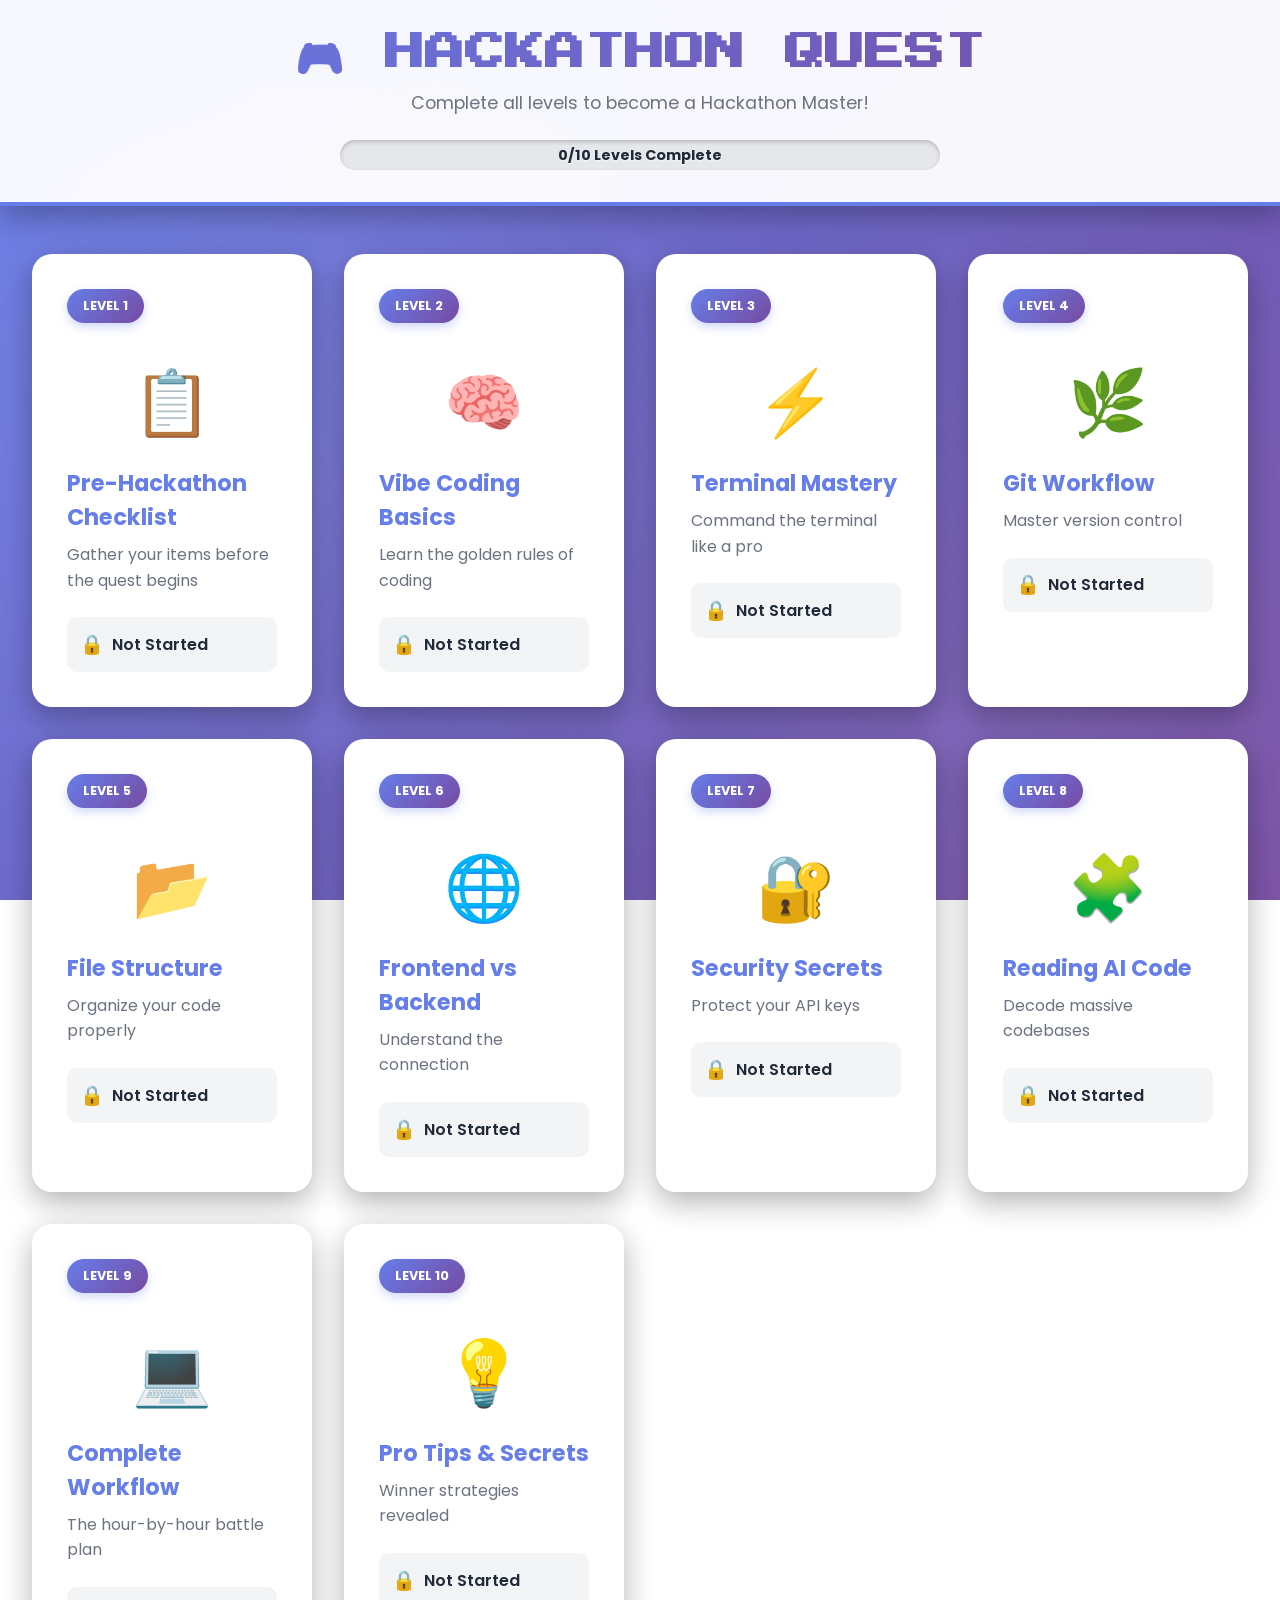
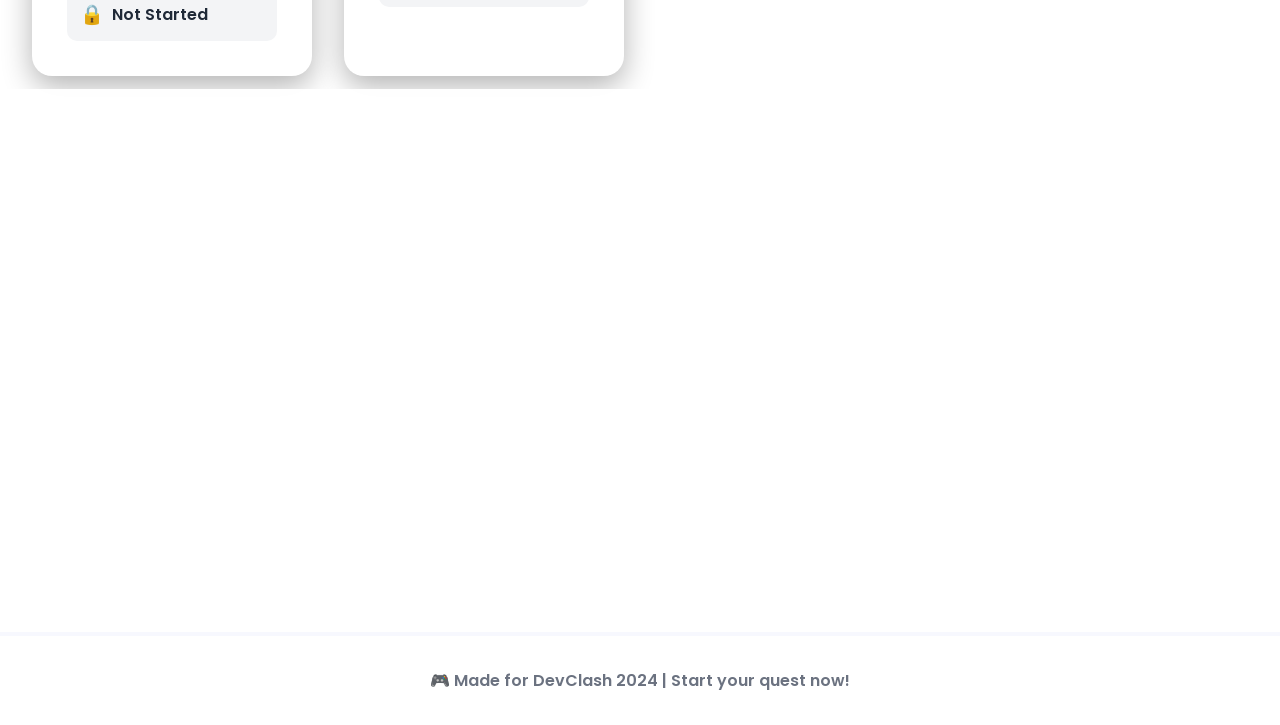
==== commit db3f6446: "fin" ====
--- a/index.html
+++ b/index.html
@@ -3,1108 +3,199 @@
 <head>
     <meta charset="UTF-8">
     <meta name="viewport" content="width=device-width, initial-scale=1.0">
-    <title>DevClash Hackathon Guide 🚀</title>
+    <title>🎮 Hackathon Quest - Choose Your Level!</title>
     <link rel="stylesheet" href="style.css">
 </head>
-<body>
+<body class="hub-page">
     
-    <!-- HEADER -->
-    <header>
-        <div class="container">
-            <h1>🚀 DevClash Hackathon Survival Guide</h1>
-            <p>Your complete roadmap from zero to hero!</p>
+    <!-- GAME HEADER -->
+    <header class="game-header">
+        <h1>🎮 HACKATHON QUEST</h1>
+        <p class="tagline">Complete all levels to become a Hackathon Master!</p>
+        <div class="progress-bar">
+            <div class="progress-fill" id="overallProgress" style="width: 0%"></div>
+            <span class="progress-text" id="progressText">0/10 Levels Complete</span>
         </div>
     </header>
 
-    <!-- NAVIGATION -->
-    <nav class="nav-bar">
-        <div class="container nav-scroll">
-            <button class="nav-btn active" data-section="checklist">📋 Checklist</button>
-            <button class="nav-btn" data-section="basics">🧠 Vibe Coding</button>
-            <button class="nav-btn" data-section="terminal">⚡ Terminal</button>
-            <button class="nav-btn" data-section="git">🌿 Git Guide</button>
-            <button class="nav-btn" data-section="structure">📂 File Structure</button>
-            <button class="nav-btn" data-section="frontend-backend">🌐 Frontend/Backend</button>
-            <button class="nav-btn" data-section="security">🔐 Security</button>
-            <button class="nav-btn" data-section="reading-code">🧩 Reading Code</button>
-            <button class="nav-btn" data-section="workflow">💻 Workflow</button>
-            <button class="nav-btn" data-section="hosting">🌐 Local Host</button>
-            <button class="nav-btn" data-section="tips">💡 Pro Tips</button>
+    <!-- LEVEL SELECTION GRID -->
+    <main class="game-hub">
+        <div class="levels-grid">
+            
+            <!-- LEVEL 1 -->
+            <a href="pages/level1.html" class="level-card" data-level="1">
+                <div class="level-badge">LEVEL 1</div>
+                <div class="level-icon">📋</div>
+                <h3>Pre-Hackathon Checklist</h3>
+                <p>Gather your items before the quest begins</p>
+                <div class="level-status" id="status-1">
+                    <span class="status-icon">🔒</span>
+                    <span class="status-text">Not Started</span>
+                </div>
+            </a>
+
+            <!-- LEVEL 2 -->
+            <a href="pages/level2.html" class="level-card" data-level="2">
+                <div class="level-badge">LEVEL 2</div>
+                <div class="level-icon">🧠</div>
+                <h3>Vibe Coding Basics</h3>
+                <p>Learn the golden rules of coding</p>
+                <div class="level-status" id="status-2">
+                    <span class="status-icon">🔒</span>
+                    <span class="status-text">Not Started</span>
+                </div>
+            </a>
+
+            <!-- LEVEL 3 -->
+            <a href="pages/level3.html" class="level-card" data-level="3">
+                <div class="level-badge">LEVEL 3</div>
+                <div class="level-icon">⚡</div>
+                <h3>Terminal Mastery</h3>
+                <p>Command the terminal like a pro</p>
+                <div class="level-status" id="status-3">
+                    <span class="status-icon">🔒</span>
+                    <span class="status-text">Not Started</span>
+                </div>
+            </a>
+
+            <!-- LEVEL 4 -->
+            <a href="pages/level4.html" class="level-card" data-level="4">
+                <div class="level-badge">LEVEL 4</div>
+                <div class="level-icon">🌿</div>
+                <h3>Git Workflow</h3>
+                <p>Master version control</p>
+                <div class="level-status" id="status-4">
+                    <span class="status-icon">🔒</span>
+                    <span class="status-text">Not Started</span>
+                </div>
+            </a>
+
+            <!-- LEVEL 5 -->
+            <a href="pages/level5.html" class="level-card" data-level="5">
+                <div class="level-badge">LEVEL 5</div>
+                <div class="level-icon">📂</div>
+                <h3>File Structure</h3>
+                <p>Organize your code properly</p>
+                <div class="level-status" id="status-5">
+                    <span class="status-icon">🔒</span>
+                    <span class="status-text">Not Started</span>
+                </div>
+            </a>
+
+            <!-- LEVEL 6 -->
+            <a href="pages/level6.html" class="level-card" data-level="6">
+                <div class="level-badge">LEVEL 6</div>
+                <div class="level-icon">🌐</div>
+                <h3>Frontend vs Backend</h3>
+                <p>Understand the connection</p>
+                <div class="level-status" id="status-6">
+                    <span class="status-icon">🔒</span>
+                    <span class="status-text">Not Started</span>
+                </div>
+            </a>
+
+            <!-- LEVEL 7 -->
+            <a href="pages/level7.html" class="level-card" data-level="7">
+                <div class="level-badge">LEVEL 7</div>
+                <div class="level-icon">🔐</div>
+                <h3>Security Secrets</h3>
+                <p>Protect your API keys</p>
+                <div class="level-status" id="status-7">
+                    <span class="status-icon">🔒</span>
+                    <span class="status-text">Not Started</span>
+                </div>
+            </a>
+
+            <!-- LEVEL 8 -->
+            <a href="pages/level8.html" class="level-card" data-level="8">
+                <div class="level-badge">LEVEL 8</div>
+                <div class="level-icon">🧩</div>
+                <h3>Reading AI Code</h3>
+                <p>Decode massive codebases</p>
+                <div class="level-status" id="status-8">
+                    <span class="status-icon">🔒</span>
+                    <span class="status-text">Not Started</span>
+                </div>
+            </a>
+
+            <!-- LEVEL 9 -->
+            <a href="pages/level9.html" class="level-card" data-level="9">
+                <div class="level-badge">LEVEL 9</div>
+                <div class="level-icon">💻</div>
+                <h3>Complete Workflow</h3>
+                <p>The hour-by-hour battle plan</p>
+                <div class="level-status" id="status-9">
+                    <span class="status-icon">🔒</span>
+                    <span class="status-text">Not Started</span>
+                </div>
+            </a>
+
+            <!-- LEVEL 10 -->
+            <a href="pages/level10.html" class="level-card" data-level="10">
+                <div class="level-badge">LEVEL 10</div>
+                <div class="level-icon">💡</div>
+                <h3>Pro Tips & Secrets</h3>
+                <p>Winner strategies revealed</p>
+                <div class="level-status" id="status-10">
+                    <span class="status-icon">🔒</span>
+                    <span class="status-text">Not Started</span>
+                </div>
+            </a>
+
         </div>
-    </nav>
-
-    <!-- MAIN CONTENT -->
-    <main class="container">
-
-        <!-- ========== SECTION 1: CHECKLIST ========== -->
-        <section id="checklist" class="content-section active">
-            <h2>📦 Pre-Hackathon Checklist</h2>
-            
-            <div class="card">
-                <h3>🎒 What to Bring</h3>
-                <div class="checklist">
-                    <label><input type="checkbox"> Laptop + Charger</label>
-                    <label><input type="checkbox"> USB to LAN Converter (IMPORTANT!)</label>
-                    <label><input type="checkbox"> College ID / Valid ID Card</label>
-                    <label><input type="checkbox"> Your Lunch (Dinner provided)</label>
-                    <label><input type="checkbox"> Water bottle & Snacks</label>
-                    <label><input type="checkbox"> Headphones</label>
-                    <label><input type="checkbox"> Power bank (optional)</label>
+
+        <!-- ACHIEVEMENT SECTION -->
+        <div class="achievements-panel">
+            <h2>🏆 Your Achievements</h2>
+            <div class="achievements-grid">
+                <div class="achievement locked" id="achievement-1">
+                    <span class="achievement-icon">🎯</span>
+                    <span class="achievement-name">Prepared</span>
+                </div>
+                <div class="achievement locked" id="achievement-2">
+                    <span class="achievement-icon">🧠</span>
+                    <span class="achievement-name">Mindset</span>
+                </div>
+                <div class="achievement locked" id="achievement-3">
+                    <span class="achievement-icon">⚡</span>
+                    <span class="achievement-name">Commander</span>
+                </div>
+                <div class="achievement locked" id="achievement-4">
+                    <span class="achievement-icon">🌿</span>
+                    <span class="achievement-name">Git Master</span>
+                </div>
+                <div class="achievement locked" id="achievement-5">
+                    <span class="achievement-icon">📂</span>
+                    <span class="achievement-name">Organized</span>
+                </div>
+                <div class="achievement locked" id="achievement-6">
+                    <span class="achievement-icon">🌐</span>
+                    <span class="achievement-name">Full Stack</span>
+                </div>
+                <div class="achievement locked" id="achievement-7">
+                    <span class="achievement-icon">🔐</span>
+                    <span class="achievement-name">Secure</span>
+                </div>
+                <div class="achievement locked" id="achievement-8">
+                    <span class="achievement-icon">🧩</span>
+                    <span class="achievement-name">Code Reader</span>
+                </div>
+                <div class="achievement locked" id="achievement-9">
+                    <span class="achievement-icon">💻</span>
+                    <span class="achievement-name">Strategist</span>
+                </div>
+                <div class="achievement locked" id="achievement-10">
+                    <span class="achievement-icon">👑</span>
+                    <span class="achievement-name">CHAMPION</span>
                 </div>
             </div>
-
-            <div class="card">
-                <h3>💻 Software to Install NOW</h3>
-                <div class="checklist">
-                    <label><input type="checkbox"> VS Code (code.visualstudio.com)</label>
-                    <label><input type="checkbox"> Git (git-scm.com)</label>
-                    <label><input type="checkbox"> GitHub Account (github.com)</label>
-                    <label><input type="checkbox"> Live Server Extension (in VS Code)</label>
-                    <label><input type="checkbox"> Python (python.org) - Optional</label>
-                </div>
-            </div>
-
-            <div class="alert alert-warning">
-                <strong>⚠️ CRITICAL:</strong> Test your USB to LAN converter TONIGHT!
-            </div>
-        </section>
-
-        <!-- ========== SECTION 2: VIBE CODING BASICS ========== -->
-        <section id="basics" class="content-section">
-            <h2>🧠 Vibe Coding - The Real Framework</h2>
-
-            <div class="card">
-                <h3>🔥 Golden Rules (Print This Out!)</h3>
-                <div class="rule-grid">
-                    <div class="rule-item">
-                        <div class="rule-icon">🎯</div>
-                        <h4>Google > Memory</h4>
-                        <p>You don't need to memorize. You need to know WHAT to search.</p>
-                    </div>
-                    <div class="rule-item">
-                        <div class="rule-icon">📋</div>
-                        <h4>Copy → Understand → Modify</h4>
-                        <p>Don't reinvent. Find working code, understand it, then adapt it.</p>
-                    </div>
-                    <div class="rule-item">
-                        <div class="rule-icon">🐛</div>
-                        <h4>Debugging = Real Skill</h4>
-                        <p>Writing code is 20%. Fixing it is 80%. Get good at debugging.</p>
-                    </div>
-                    <div class="rule-item">
-                        <div class="rule-icon">🎈</div>
-                        <h4>Small Wins > Big Ideas</h4>
-                        <p>Make ONE button work. Then add features. Don't build everything at once.</p>
-                    </div>
-                </div>
-            </div>
-
-            <div class="card">
-                <h3>🚀 The 6-Step Vibe Coding Workflow</h3>
-                <div class="workflow-visual">
-                    <div class="workflow-step">
-                        <span class="step-num">1</span>
-                        <div class="step-content">
-                            <h4>💡 IDEA</h4>
-                            <p>What problem are you solving? Keep it simple!</p>
-                        </div>
-                    </div>
-                    <div class="workflow-arrow">↓</div>
-                    <div class="workflow-step">
-                        <span class="step-num">2</span>
-                        <div class="step-content">
-                            <h4>🏗️ SKELETON</h4>
-                            <p>Create basic files: index.html, style.css, script.js</p>
-                        </div>
-                    </div>
-                    <div class="workflow-arrow">↓</div>
-                    <div class="workflow-step">
-                        <span class="step-num">3</span>
-                        <div class="step-content">
-                            <h4>⚡ CORE FEATURE</h4>
-                            <p>Make ONE main thing work (even if ugly)</p>
-                        </div>
-                    </div>
-                    <div class="workflow-arrow">↓</div>
-                    <div class="workflow-step">
-                        <span class="step-num">4</span>
-                        <div class="step-content">
-                            <h4>📦 EXPAND</h4>
-                            <p>Add 2-3 more features, one at a time</p>
-                        </div>
-                    </div>
-                    <div class="workflow-arrow">↓</div>
-                    <div class="workflow-step">
-                        <span class="step-num">5</span>
-                        <div class="step-content">
-                            <h4>🐛 DEBUG</h4>
-                            <p>Fix errors, test everything, break it on purpose</p>
-                        </div>
-                    </div>
-                    <div class="workflow-arrow">↓</div>
-                    <div class="workflow-step">
-                        <span class="step-num">6</span>
-                        <div class="step-content">
-                            <h4>✨ POLISH</h4>
-                            <p>Make it look good, add CSS, prepare presentation</p>
-                        </div>
-                    </div>
-                </div>
-            </div>
-
-            <div class="card">
-                <h3>🧠 Mindset Shift (Why People Fail)</h3>
-                <div class="comparison-table">
-                    <div class="comparison-column wrong">
-                        <h4>❌ Wrong Thinking</h4>
-                        <ul>
-                            <li>"I need to understand everything"</li>
-                            <li>"I must write perfect code"</li>
-                            <li>"I should know all commands"</li>
-                            <li>"My code must be original"</li>
-                        </ul>
-                    </div>
-                    <div class="comparison-column right">
-                        <h4>✅ Correct Thinking</h4>
-                        <ul>
-                            <li>"I need to make it WORK"</li>
-                            <li>"Ugly working > pretty broken"</li>
-                            <li>"Google when I forget"</li>
-                            <li>"Learn from others' code"</li>
-                        </ul>
-                    </div>
-                </div>
-            </div>
-        </section>
-
-        <!-- ========== SECTION 3: TERMINAL BASICS ========== -->
-        <section id="terminal" class="content-section">
-            <h2>⚡ Terminal Basics (Cannot Skip This!)</h2>
-
-            <div class="alert alert-danger">
-                <strong>🔥 TRUTH BOMB:</strong> If you don't understand terminal → you'll feel LOST in every project!
-            </div>
-
-            <div class="card">
-                <h3>📁 Navigation Commands</h3>
-                <div class="command-grid-modern">
-                    <div class="cmd-box">
-                        <code>pwd</code>
-                        <p>Shows current folder</p>
-                        <span class="cmd-example">Example: /Users/you/Desktop</span>
-                    </div>
-                    <div class="cmd-box">
-                        <code>ls</code>
-                        <p>Lists all files & folders</p>
-                        <span class="cmd-example">See what's in current folder</span>
-                    </div>
-                    <div class="cmd-box">
-                        <code>cd folder-name</code>
-                        <p>Go inside a folder</p>
-                        <span class="cmd-example">cd Desktop → enters Desktop</span>
-                    </div>
-                    <div class="cmd-box">
-                        <code>cd ..</code>
-                        <p>Go back one level</p>
-                        <span class="cmd-example">Like pressing "back" button</span>
-                    </div>
-                </div>
-            </div>
-
-            <div class="card">
-                <h3>📁 File Creation Commands</h3>
-                <div class="code-block">
-                    <code># Create a folder
-mkdir my-project
-
-# Create a file (Mac/Linux)
-touch index.html
-
-# Create a file (Windows)
-type nul > index.html
-
-# Create multiple files at once
-touch index.html style.css script.js</code>
-                    <button class="copy-btn" onclick="copyCode(this)">📋 Copy</button>
-                </div>
-            </div>
-
-            <div class="card">
-                <h3>🎯 Real Example Workflow</h3>
-                <div class="terminal-demo">
-                    <div class="terminal-line">
-                        <span class="prompt">$</span>
-                        <span class="command">cd Desktop</span>
-                        <span class="comment"># Go to Desktop</span>
-                    </div>
-                    <div class="terminal-line">
-                        <span class="prompt">$</span>
-                        <span class="command">mkdir hackathon-project</span>
-                        <span class="comment"># Create folder</span>
-                    </div>
-                    <div class="terminal-line">
-                        <span class="prompt">$</span>
-                        <span class="command">cd hackathon-project</span>
-                        <span class="comment"># Enter folder</span>
-                    </div>
-                    <div class="terminal-line">
-                        <span class="prompt">$</span>
-                        <span class="command">touch index.html style.css script.js</span>
-                        <span class="comment"># Create files</span>
-                    </div>
-                    <div class="terminal-line">
-                        <span class="prompt">$</span>
-                        <span class="command">ls</span>
-                        <span class="comment"># See files you created</span>
-                    </div>
-                    <div class="terminal-output">
-                        index.html  style.css  script.js
-                    </div>
-                </div>
-            </div>
-        </section>
-
-        <!-- ========== SECTION 4: GIT GUIDE ========== -->
-        <section id="git" class="content-section">
-            <h2>🌿 Git - Real Understanding (Not Just Commands)</h2>
-
-            <div class="card">
-                <h3>💡 What Git ACTUALLY Does</h3>
-                <div class="git-explanation">
-                    <div class="git-visual">
-                        <div class="git-box">
-                            <strong>Without Git</strong>
-                            <p>❌ project_v1.zip<br>
-                            ❌ project_v2_final.zip<br>
-                            ❌ project_v2_ACTUAL_final.zip<br>
-                            ❌ Chaos!</p>
-                        </div>
-                        <div class="git-arrow">→</div>
-                        <div class="git-box highlight">
-                            <strong>With Git</strong>
-                            <p>✅ One folder<br>
-                            ✅ All versions saved<br>
-                            ✅ Can go back anytime<br>
-                            ✅ Team can collaborate</p>
-                        </div>
-                    </div>
-                </div>
-            </div>
-
-            <div class="card">
-                <h3>🔁 Core Workflow (The Loop You'll Repeat 100 Times)</h3>
-                <div class="git-workflow">
-                    <div class="git-step">
-                        <div class="step-badge">STEP 1</div>
-                        <code>git init</code>
-                        <p>Start tracking this project</p>
-                        <span class="do-once">⚡ Do once per project</span>
-                    </div>
-                    <div class="git-step">
-                        <div class="step-badge">STEP 2</div>
-                        <code>git status</code>
-                        <p>What files changed?</p>
-                        <span class="do-often">🔄 Do often to check</span>
-                    </div>
-                    <div class="git-step">
-                        <div class="step-badge">STEP 3</div>
-                        <code>git add .</code>
-                        <p>Prepare ALL changes to save</p>
-                        <span class="do-often">🔄 Before every commit</span>
-                    </div>
-                    <div class="git-step">
-                        <div class="step-badge">STEP 4</div>
-                        <code>git commit -m "message"</code>
-                        <p>Save a snapshot with description</p>
-                        <span class="do-often">🔄 Every hour minimum!</span>
-                    </div>
-                    <div class="git-step">
-                        <div class="step-badge">STEP 5</div>
-                        <code>git push</code>
-                        <p>Upload to GitHub (backup)</p>
-                        <span class="do-often">🔄 After every commit</span>
-                    </div>
-                </div>
-            </div>
-
-            <div class="card">
-                <h3>🧠 Real Example - You Add a Button</h3>
-                <div class="code-block">
-                    <code># You just added a login button to index.html
-# Now save this change:
-
-git add .
-git commit -m "Added login button"
-git push
-
-# Done! This version is saved forever.</code>
-                    <button class="copy-btn" onclick="copyCode(this)">📋 Copy</button>
-                </div>
-            </div>
-
-            <div class="card">
-                <h3>🚨 Emergency Commands (When You Mess Up)</h3>
-                <div class="emergency-grid">
-                    <div class="emergency-box">
-                        <h4>😱 Accidentally changed file</h4>
-                        <code>git restore file.js</code>
-                        <p>Undo ALL changes to that file</p>
-                    </div>
-                    <div class="emergency-box">
-                        <h4>😱 Last commit was wrong</h4>
-                        <code>git reset HEAD~1</code>
-                        <p>Undo last commit (keeps changes)</p>
-                    </div>
-                    <div class="emergency-box">
-                        <h4>😱 Want to see what changed</h4>
-                        <code>git diff</code>
-                        <p>Shows exact changes you made</p>
-                    </div>
-                    <div class="emergency-box">
-                        <h4>😱 Everything is broken!</h4>
-                        <code>git log<br>git checkout [old-commit-id]</code>
-                        <p>Go back to when it worked</p>
-                    </div>
-                </div>
-            </div>
-        </section>
-
-        <!-- ========== SECTION 5: FILE STRUCTURE ========== -->
-        <section id="structure" class="content-section">
-            <h2>📂 File Structure (Where Most Beginners Die)</h2>
-
-            <div class="alert alert-warning">
-                <strong>🔥 TRUTH:</strong> Bad file structure = You'll get lost in your own code!
-            </div>
-
-            <div class="card">
-                <h3>🏗️ Basic Structure (For Simple Projects)</h3>
-                <div class="file-tree">
-                    <div class="tree-item folder">
-                        <span class="icon">📁</span> project/
-                    </div>
-                    <div class="tree-item file indent-1">
-                        <span class="icon">📄</span> index.html
-                        <span class="desc">← Main page</span>
-                    </div>
-                    <div class="tree-item file indent-1">
-                        <span class="icon">🎨</span> style.css
-                        <span class="desc">← Design</span>
-                    </div>
-                    <div class="tree-item file indent-1">
-                        <span class="icon">⚡</span> script.js
-                        <span class="desc">← Functionality</span>
-                    </div>
-                    <div class="tree-item file indent-1">
-                        <span class="icon">📝</span> README.md
-                        <span class="desc">← Project description</span>
-                    </div>
-                    <div class="tree-item file indent-1">
-                        <span class="icon">🚫</span> .gitignore
-                        <span class="desc">← Files to ignore</span>
-                    </div>
-                </div>
-            </div>
-
-            <div class="card">
-                <h3>🏗️ Advanced Structure (With Frontend/Backend)</h3>
-                <div class="file-tree">
-                    <div class="tree-item folder">
-                        <span class="icon">📁</span> project/
-                    </div>
-                    <div class="tree-item folder indent-1">
-                        <span class="icon">📁</span> frontend/
-                    </div>
-                    <div class="tree-item file indent-2">
-                        <span class="icon">📄</span> index.html
-                    </div>
-                    <div class="tree-item file indent-2">
-                        <span class="icon">🎨</span> style.css
-                    </div>
-                    <div class="tree-item file indent-2">
-                        <span class="icon">⚡</span> script.js
-                    </div>
-                    <div class="tree-item folder indent-1">
-                        <span class="icon">📁</span> backend/
-                    </div>
-                    <div class="tree-item file indent-2">
-                        <span class="icon">🐍</span> server.py
-                        <span class="desc">← Python backend</span>
-                    </div>
-                    <div class="tree-item file indent-2">
-                        <span class="icon">🟢</span> app.js
-                        <span class="desc">← Node.js backend</span>
-                    </div>
-                    <div class="tree-item file indent-1">
-                        <span class="icon">🔐</span> .env
-                        <span class="desc">← Secret keys</span>
-                    </div>
-                    <div class="tree-item file indent-1">
-                        <span class="icon">🚫</span> .gitignore
-                    </div>
-                    <div class="tree-item file indent-1">
-                        <span class="icon">📝</span> README.md
-                    </div>
-                </div>
-            </div>
-
-            <div class="card">
-                <h3>💡 When You See Confusing Folders in AI Code</h3>
-                <div class="folder-explain">
-                    <div class="folder-box">
-                        <code>src/</code>
-                        <p><strong>Source</strong> - Main code lives here</p>
-                    </div>
-                    <div class="folder-box">
-                        <code>components/</code>
-                        <p><strong>Reusable pieces</strong> - Buttons, cards, etc.</p>
-                    </div>
-                    <div class="folder-box">
-                        <code>utils/</code>
-                        <p><strong>Utilities</strong> - Helper functions</p>
-                    </div>
-                    <div class="folder-box">
-                        <code>services/</code>
-                        <p><strong>API calls</strong> - Talks to backend</p>
-                    </div>
-                    <div class="folder-box">
-                        <code>node_modules/</code>
-                        <p><strong>Libraries</strong> - Downloaded packages (DON'T TOUCH!)</p>
-                    </div>
-                    <div class="folder-box">
-                        <code>dist/</code>
-                        <p><strong>Distribution</strong> - Final built version</p>
-                    </div>
-                </div>
-                <div class="alert alert-info">
-                    <strong>👉 Remember:</strong> Don't panic! It's just organized folders. Start from index.html or app.js!
-                </div>
-            </div>
-        </section>
-
-        <!-- ========== SECTION 6: FRONTEND VS BACKEND ========== -->
-        <section id="frontend-backend" class="content-section">
-            <h2>🌐 Frontend vs Backend (Crystal Clear)</h2>
-
-            <div class="card">
-                <h3>🎭 The Simple Analogy</h3>
-                <div class="analogy-box">
-                    <div class="analogy-item">
-                        <div class="analogy-icon">🏪</div>
-                        <h4>Frontend = Store Front</h4>
-                        <p>What customers SEE and INTERACT with</p>
-                        <ul>
-                            <li>Display of products</li>
-                            <li>Shopping cart</li>
-                            <li>Pretty design</li>
-                        </ul>
-                    </div>
-                    <div class="analogy-arrow">↔️</div>
-                    <div class="analogy-item">
-                        <div class="analogy-icon">🏭</div>
-                        <h4>Backend = Warehouse</h4>
-                        <p>Behind-the-scenes LOGIC and STORAGE</p>
-                        <ul>
-                            <li>Inventory database</li>
-                            <li>Payment processing</li>
-                            <li>User accounts</li>
-                        </ul>
-                    </div>
-                </div>
-            </div>
-
-            <div class="card">
-                <h3>🖥️ Frontend Technologies</h3>
-                <div class="tech-grid">
-                    <div class="tech-box">
-                        <span class="tech-icon">📄</span>
-                        <h4>HTML</h4>
-                        <p>Structure (bones)</p>
-                        <code>&lt;button&gt;Click Me&lt;/button&gt;</code>
-                    </div>
-                    <div class="tech-box">
-                        <span class="tech-icon">🎨</span>
-                        <h4>CSS</h4>
-                        <p>Design (skin)</p>
-                        <code>button { color: blue; }</code>
-                    </div>
-                    <div class="tech-box">
-                        <span class="tech-icon">⚡</span>
-                        <h4>JavaScript</h4>
-                        <p>Interaction (brain)</p>
-                        <code>button.onclick = ...</code>
-                    </div>
-                </div>
-            </div>
-
-            <div class="card">
-                <h3>⚙️ Backend Technologies</h3>
-                <div class="tech-grid">
-                    <div class="tech-box">
-                        <span class="tech-icon">🟢</span>
-                        <h4>Node.js</h4>
-                        <p>JavaScript for servers</p>
-                    </div>
-                    <div class="tech-box">
-                        <span class="tech-icon">🐍</span>
-                        <h4>Python</h4>
-                        <p>Flask / Django</p>
-                    </div>
-                    <div class="tech-box">
-                        <span class="tech-icon">☕</span>
-                        <h4>Java</h4>
-                        <p>Spring Boot</p>
-                    </div>
-                </div>
-            </div>
-
-            <div class="card">
-                <h3>🔁 How They Connect</h3>
-                <div class="connection-flow">
-                    <div class="flow-box">Frontend<br><small>(User sees)</small></div>
-                    <div class="flow-arrow">→ API Call →</div>
-                    <div class="flow-box">Backend<br><small>(Processes)</small></div>
-                    <div class="flow-arrow">→ Query →</div>
-                    <div class="flow-box">Database<br><small>(Stores data)</small></div>
-                    <div class="flow-arrow">← Returns Data ←</div>
-                    <div class="flow-box">Backend</div>
-                    <div class="flow-arrow">← JSON Response ←</div>
-                    <div class="flow-box">Frontend</div>
-                </div>
-            </div>
-
-            <div class="card">
-                <h3>🧪 Real Example: Login Flow</h3>
-                <div class="example-flow">
-                    <div class="flow-step">
-                        <strong>1. Frontend:</strong>
-                        <p>User clicks "Login" button</p>
-                        <code>fetch('/api/login', { email, password })</code>
-                    </div>
-                    <div class="flow-step">
-                        <strong>2. Backend:</strong>
-                        <p>Receives request, checks database</p>
-                        <code>if (password matches) → send token</code>
-                    </div>
-                    <div class="flow-step">
-                        <strong>3. Frontend:</strong>
-                        <p>Receives response, shows dashboard</p>
-                        <code>if (success) → redirect to /dashboard</code>
-                    </div>
-                </div>
-            </div>
-        </section>
-
-        <!-- ========== SECTION 7: SECURITY (.env & .gitignore) ========== -->
-        <section id="security" class="content-section">
-            <h2>🔐 Security Basics (.env & .gitignore)</h2>
-
-            <div class="alert alert-danger">
-                <strong>🚨 CRITICAL:</strong> Leak your API keys = Hackers can use your account = You get charged!
-            </div>
-
-            <div class="card">
-                <h3>🔐 What is .env File?</h3>
-                <div class="env-explanation">
-                    <p><strong>Purpose:</strong> Store secret data that should NEVER be shared</p>
-                    <div class="code-block">
-                        <code># Example .env file
-API_KEY=abcd1234xyz
-DB_PASSWORD=super_secret_password
-JWT_SECRET=my_secret_token
-STRIPE_KEY=sk_test_123456</code>
-                        <button class="copy-btn" onclick="copyCode(this)">📋 Copy</button>
-                    </div>
-                </div>
-            </div>
-
-            <div class="card">
-                <h3>❌ WRONG vs ✅ RIGHT</h3>
-                <div class="comparison-table">
-                    <div class="comparison-column wrong">
-                        <h4>❌ NEVER DO THIS</h4>
-                        <div class="code-block">
-                            <code>// script.js
-const API_KEY = "abcd1234xyz";
-fetch(url, { key: API_KEY });</code>
-                        </div>
-                        <p class="danger-text">👆 Anyone can see this in your code!</p>
-                    </div>
-                    <div class="comparison-column right">
-                        <h4>✅ DO THIS INSTEAD</h4>
-                        <div class="code-block">
-                            <code>// .env file
-API_KEY=abcd1234xyz
-
-// script.js
-const API_KEY = process.env.API_KEY;
-fetch(url, { key: API_KEY });</code>
-                        </div>
-                        <p class="success-text">👆 Secret stays hidden!</p>
-                    </div>
-                </div>
-            </div>
-
-            <div class="card">
-                <h3>🚫 What is .gitignore?</h3>
-                <p><strong>Purpose:</strong> Tell Git which files to NEVER upload to GitHub</p>
-                <div class="code-block">
-                    <code># Example .gitignore file
-
-# Never upload these:
-.env
-node_modules/
-dist/
-*.log
-.DS_Store
-
-# Why?
-# .env → has secrets
-# node_modules → too large (1000s of files)
-# dist → auto-generated
-# *.log → debug files</code>
-                    <button class="copy-btn" onclick="copyCode(this)">📋 Copy</button>
-                </div>
-            </div>
-
-            <div class="card">
-                <h3>📋 What to Ignore (Common List)</h3>
-                <div class="ignore-table">
-                    <div class="ignore-row">
-                        <code>.env</code>
-                        <span class="reason">Secret keys & passwords</span>
-                    </div>
-                    <div class="ignore-row">
-                        <code>node_modules/</code>
-                        <span class="reason">Downloaded libraries (too large)</span>
-                    </div>
-                    <div class="ignore-row">
-                        <code>dist/</code>
-                        <span class="reason">Auto-generated build files</span>
-                    </div>
-                    <div class="ignore-row">
-                        <code>*.log</code>
-                        <span class="reason">Debug logs</span>
-                    </div>
-                    <div class="ignore-row">
-                        <code>.DS_Store</code>
-                        <span class="reason">Mac system file (useless)</span>
-                    </div>
-                </div>
-            </div>
-
-            <div class="alert alert-warning">
-                <strong>⚡ PRO TIP:</strong> Create .gitignore BEFORE first commit! Add .env to it immediately!
-            </div>
-        </section>
-
-        <!-- ========== SECTION 8: READING LARGE CODE ========== -->
-        <section id="reading-code" class="content-section">
-            <h2>🧩 How to Read Huge AI Code (Game Changer)</h2>
-
-            <div class="card">
-                <h3>😱 The Problem</h3>
-                <div class="problem-box">
-                    <p>You ask ChatGPT for code.</p>
-                    <p>It gives you <strong>1000+ lines</strong> across 10 files.</p>
-                    <p>You stare at it. Your brain freezes. 🧊</p>
-                    <p class="highlight">👉 This section will FIX that!</p>
-                </div>
-            </div>
-
-            <div class="card">
-                <h3>❌ DON'T Do This</h3>
-                <div class="dont-list">
-                    <div class="dont-item">❌ Try reading every line</div>
-                    <div class="dont-item">❌ Start from top</div>
-                    <div class="dont-item">❌ Understand everything first</div>
-                    <div class="dont-item">❌ Give up and refresh ChatGPT</div>
-                </div>
-            </div>
-
-            <div class="card">
-                <h3>✅ DO This Instead (4-Step System)</h3>
-                <div class="reading-steps">
-                    <div class="reading-step">
-                        <div class="step-badge">STEP 1</div>
-                        <h4>Find the Entry Point</h4>
-                        <p>Look for these files first:</p>
-                        <ul>
-                            <li><code>index.html</code> - For websites</li>
-                            <li><code>index.js</code> or <code>app.js</code> - For Node.js</li>
-                            <li><code>main.py</code> - For Python</li>
-                            <li><code>App.jsx</code> - For React</li>
-                        </ul>
-                        <p class="tip">👉 This is where the program STARTS</p>
-                    </div>
-
-                    <div class="reading-step">
-                        <div class="step-badge">STEP 2</div>
-                        <h4>Find the Flow</h4>
-                        <p>Look for these keywords:</p>
-                        <div class="keyword-grid">
-                            <code>routes</code>
-                            <code>function</code>
-                            <code>fetch</code>
-                            <code>onClick</code>
-                            <code>addEventListener</code>
-                            <code>API</code>
-                        </div>
-                        <p class="tip">👉 These show HOW things connect</p>
-                    </div>
-
-                    <div class="reading-step">
-                        <div class="step-badge">STEP 3</div>
-                        <h4>Use Search (Ctrl + F)</h4>
-                        <p>Search for what YOU care about:</p>
-                        <ul>
-                            <li>Building login? → Search "login"</li>
-                            <li>Want to see API calls? → Search "fetch"</li>
-                            <li>Looking for database? → Search "db" or "database"</li>
-                        </ul>
-                        <p class="tip">👉 Jump straight to relevant code!</p>
-                    </div>
-
-                    <div class="reading-step">
-                        <div class="step-badge">STEP 4</div>
-                        <h4>Break Into Chunks</h4>
-                        <p>Treat code like sections:</p>
-                        <div class="chunk-boxes">
-                            <div class="chunk-box">
-                                <strong>UI</strong>
-                                <p>How it looks</p>
-                            </div>
-                            <div class="chunk-box">
-                                <strong>Logic</strong>
-                                <p>How it works</p>
-                            </div>
-                            <div class="chunk-box">
-                                <strong>API</strong>
-                                <p>How it talks to backend</p>
-                            </div>
-                        </div>
-                        <p class="tip">👉 Understand ONE chunk at a time</p>
-                    </div>
-                </div>
-            </div>
-
-            <div class="card">
-                <h3>🧪 Real Example</h3>
-                <div class="example-scenario">
-                    <p><strong>Scenario:</strong> ChatGPT gave you a todo app with 800 lines</p>
-                    <div class="example-steps">
-                        <div class="ex-step">
-                            <strong>Step 1:</strong> Open <code>index.html</code>
-                        </div>
-                        <div class="ex-step">
-                            <strong>Step 2:</strong> Press <kbd>Ctrl + F</kbd> → search "todo"
-                        </div>
-                        <div class="ex-step">
-                            <strong>Step 3:</strong> Find <code>addTodo()</code> function
-                        </div>
-                        <div class="ex-step">
-                            <strong>Step 4:</strong> Read just that function (ignore rest)
-                        </div>
-                        <div class="ex-step">
-                            <strong>Step 5:</strong> Run the code, see what <code>addTodo()</code> does
-                        </div>
-                        <div class="ex-step">
-                            <strong>Result:</strong> You understand ONE feature! Repeat for others.
-                        </div>
-                    </div>
-                </div>
-            </div>
-
-            <div class="alert alert-success">
-                <strong>💡 PRO TIP:</strong> Add <code>console.log()</code> everywhere to see what's happening!
-            </div>
-        </section>
-
-        <!-- ========== SECTION 9: WORKFLOW ========== -->
-        <section id="workflow" class="content-section">
-            <h2>💻 Complete Hackathon Workflow</h2>
-
-            <div class="card">
-                <h3>⏰ Hour-by-Hour Timeline</h3>
-                <div class="timeline-modern">
-                    <div class="timeline-block">
-                        <div class="time-badge">Hour 0</div>
-                        <div class="time-content">
-                            <h4>🏁 Arrival & Setup</h4>
-                            <ul>
-                                <li>Plug in laptop, charger, LAN</li>
-                                <li>Test internet</li>
-                                <li>Open VS Code, browser</li>
-                            </ul>
-                        </div>
-                    </div>
-
-                    <div class="timeline-block">
-                        <div class="time-badge">Hour 1</div>
-                        <div class="time-content">
-                            <h4>🧠 Brainstorm</h4>
-                            <ul>
-                                <li>What problem to solve?</li>
-                                <li>What tech do you know?</li>
-                                <li>Pick ONE simple idea</li>
-                                <li>Divide work in team</li>
-                            </ul>
-                            <div class="alert alert-info">
-                                <strong>Rule:</strong> Simple working > Complex broken
-                            </div>
-                        </div>
-                    </div>
-
-                    <div class="timeline-block">
-                        <div class="time-badge">Hour 2-6</div>
-                        <div class="time-content">
-                            <h4>⚡ Build Core Features</h4>
-                            <ul>
-                                <li>Build MAIN feature first (ugly is OK!)</li>
-                                <li>Test every hour</li>
-                                <li>Git commit every hour</li>
-                            </ul>
-                            <div class="code-block">
-                                <code># Every hour:
-git add .
-git commit -m "Added [feature]"
-git push</code>
-                                <button class="copy-btn" onclick="copyCode(this)">📋 Copy</button>
-                            </div>
-                        </div>
-                    </div>
-
-                    <div class="timeline-block">
-                        <div class="time-badge">Hour 7-8</div>
-                        <div class="time-content">
-                            <h4>🎨 Make It Look Good</h4>
-                            <ul>
-                                <li>Add CSS styling</li>
-                                <li>Make it mobile-responsive</li>
-                                <li>Fix visual bugs</li>
-                            </ul>
-                        </div>
-                    </div>
-
-                    <div class="timeline-block">
-                        <div class="time-badge">Hour 9-10</div>
-                        <div class="time-content">
-                            <h4>🧪 Test & Debug</h4>
-                            <ul>
-                                <li>Click EVERY button</li>
-                                <li>Test on different browsers</li>
-                                <li>Fix critical bugs only</li>
-                            </ul>
-                        </div>
-                    </div>
-
-                    <div class="timeline-block">
-                        <div class="time-badge">Hour 11</div>
-                        <div class="time-content">
-                            <h4>🎤 Presentation Prep</h4>
-                            <ul>
-                                <li>Create slides (Google Slides)</li>
-                                <li>Practice demo 3 times</li>
-                                <li>Take screenshots</li>
-                            </ul>
-                        </div>
-                    </div>
-                </div>
-            </div>
-
-            <div class="card">
-                <h3>🚀 Quick Start Template</h3>
-                <div class="code-block">
-                    <code># Copy-paste this in terminal:
-
-mkdir hackathon-project
-cd hackathon-project
-git init
-touch index.html style.css script.js README.md .gitignore
-
-# Add to .gitignore:
-echo "node_modules/" >> .gitignore
-echo ".env" >> .gitignore
-
-# Open in VS Code:
-code .
-
-# Start server:
-# Right-click index.html → Open with Live Server
-# OR
-python -m http.server 8000</code>
-                    <button class="copy-btn" onclick="copyCode(this)">📋 Copy</button>
-                </div>
-            </div>
-        </section>
-
-        <!-- ========== SECTION 10: LOCAL HOSTING ========== -->
-        <section id="hosting" class="content-section">
-            <h2>🌐 How to Run Your Project Locally</h2>
-
-            <div class="card">
-                <h3>🏆 Method 1: VS Code Live Server (BEST!)</h3>
-                <div class="method-steps">
-                    <div class="method-step">
-                        <span class="step-num">1</span>
-                        <p>Install "Live Server" extension in VS Code</p>
-                    </div>
-                    <div class="method-step">
-                        <span class="step-num">2</span>
-                        <p>Open your project folder</p>
-                    </div>
-                    <div class="method-step">
-                        <span class="step-num">3</span>
-                        <p>Right-click index.html → "Open with Live Server"</p>
-                    </div>
-                    <div class="method-step">
-                        <span class="step-num">4</span>
-                        <p>Browser opens at <code>http://localhost:5500</code> ✅</p>
-                    </div>
-                </div>
-                <div class="alert alert-success">
-                    <strong>Magic:</strong> Auto-refreshes on every save!
-                </div>
-            </div>
-
-            <div class="card">
-                <h3>🐍 Method 2: Python Server</h3>
-                <div class="code-block">
-                    <code># Navigate to project
-cd Desktop/hackathon-project
-
-# Start server
-python -m http.server 8000
-
-# Open browser:
-# http://localhost:8000
-
-# Stop: Ctrl + C</code>
-                    <button class="copy-btn" onclick="copyCode(this)">📋 Copy</button>
-                </div>
-            </div>
-
-            <div class="card">
-                <h3>📱 Share with Teammates (Same WiFi)</h3>
-                <ol>
-                    <li>Find your IP: <code>ipconfig</code> (Windows) or <code>ifconfig</code> (Mac)</li>
-                    <li>Start server (any method)</li>
-                    <li>Share: <code>http://YOUR-IP:8000</code></li>
-                    <li>Example: <code>http://192.168.1.45:8000</code></li>
-                </ol>
-                <div class="alert alert-info">
-                    <strong>Note:</strong> Both must be on SAME WiFi!
-                </div>
-            </div>
-        </section>
-
-        <!-- ========== SECTION 11: PRO TIPS ========== -->
-        <section id="tips" class="content-section">
-            <h2>💡 Pro Tips from Winners</h2>
-
-            <div class="tips-grid-modern">
-                <div class="tip-card-modern">
-                    <div class="tip-emoji">🎯</div>
-                    <h4>Start Simple</h4>
-                    <p>1 working feature beats 10 broken ones</p>
-                </div>
-                <div class="tip-card-modern">
-                    <div class="tip-emoji">💾</div>
-                    <h4>Commit Often</h4>
-                    <p>Git save every hour minimum</p>
-                </div>
-                <div class="tip-card-modern">
-                    <div class="tip-emoji">😴</div>
-                    <h4>Sleep 4+ Hours</h4>
-                    <p>Tired brain = bad code</p>
-                </div>
-                <div class="tip-card-modern">
-                    <div class="tip-emoji">🤝</div>
-                    <h4>Help Others</h4>
-                    <p>Talk to other teams, share ideas</p>
-                </div>
-                <div class="tip-card-modern">
-                    <div class="tip-emoji">⏰</div>
-                    <h4>Time Buffer</h4>
-                    <p>Leave 2 hours for bugs</p>
-                </div>
-                <div class="tip-card-modern">
-                    <div class="tip-emoji">😊</div>
-                    <h4>Smile in Demo</h4>
-                    <p>Confidence > perfection</p>
-                </div>
-                <div class="tip-card-modern">
-                    <div class="tip-emoji">📸</div>
-                    <h4>Take Screenshots</h4>
-                    <p>Backup if demo breaks</p>
-                </div>
-                <div class="tip-card-modern">
-                    <div class="tip-emoji">🔍</div>
-                    <h4>Google Everything</h4>
-                    <p>Stack Overflow is your friend</p>
-                </div>
-            </div>
-
-            <div class="card">
-                <h3>🚨 When Everything Breaks</h3>
-                <div class="emergency-plan-modern">
-                    <div class="emergency-step-modern">
-                        <strong>1. BREATHE</strong>
-                        <p>Panicking wastes time</p>
-                    </div>
-                    <div class="emergency-step-modern">
-                        <strong>2. RESTORE</strong>
-                        <code>git log → git checkout [old-commit]</code>
-                    </div>
-                    <div class="emergency-step-modern">
-                        <strong>3. SIMPLIFY</strong>
-                        <p>Show what DOES work</p>
-                    </div>
-                    <div class="emergency-step-modern">
-                        <strong>4. BE HONEST</strong>
-                        <p>"We learned X from Y challenge"</p>
-                    </div>
-                </div>
-            </div>
-
-            <div class="card">
-                <h3>📊 What Judges Look For</h3>
-                <div class="judge-grid">
-                    <div class="judge-item">
-                        <div class="percentage">40%</div>
-                        <p>Solves real problem</p>
-                    </div>
-                    <div class="judge-item">
-                        <div class="percentage">30%</div>
-                        <p>Actually works</p>
-                    </div>
-                    <div class="judge-item">
-                        <div class="percentage">20%</div>
-                        <p>Good presentation</p>
-                    </div>
-                    <div class="judge-item">
-                        <div class="percentage">10%</div>
-                        <p>Technical complexity</p>
-                    </div>
-                </div>
-                <div class="alert alert-warning">
-                    <strong>Notice:</strong> Pretty UI is NOT top priority!
-                </div>
-            </div>
-        </section>
-
+        </div>
     </main>
 
     <!-- FOOTER -->
-    <footer>
-        <div class="container">
-            <p>Made with ❤️ for DevClash Hackathon 2024</p>
-            <p>Remember: Done is better than perfect! 🚀</p>
-        </div>
+    <footer class="game-footer">
+        <p>🎮 Made for DevClash 2024 | Start your quest now!</p>
     </footer>
-
-    <!-- FLOATING ACTION BUTTON -->
-    <button id="backToTop" class="fab" title="Back to Top">↑</button>
 
     <script src="script.js"></script>
 </body>
--- a/style.css
+++ b/style.css
@@ -1,1052 +1,641 @@
-/* ==================== NEW STYLES FOR VIBE CODING SECTIONS ==================== */
-
-/* Rule Grid */
-.rule-grid {
+/* ==================== GOOGLE FONTS ==================== */
+@import url('https://fonts.googleapis.com/css2?family=Press+Start+2P&family=Poppins:wght@400;500;600;700;800&display=swap');
+
+/* ==================== CSS RESET ==================== */
+* {
+    margin: 0;
+    padding: 0;
+    box-sizing: border-box;
+}
+
+/* ==================== VARIABLES ==================== */
+:root {
+    --game-bg: linear-gradient(135deg, #667eea 0%, #764ba2 100%);
+    --card-bg: #ffffff;
+    --primary: #667eea;
+    --secondary: #764ba2;
+    --success: #10b981;
+    --warning: #f59e0b;
+    --danger: #ef4444;
+    --locked: #9ca3af;
+    --text-dark: #1f2937;
+    --text-light: #6b7280;
+    
+    --shadow: 0 10px 30px rgba(0, 0, 0, 0.3);
+    --shadow-hover: 0 15px 40px rgba(0, 0, 0, 0.4);
+    --glow: 0 0 20px rgba(102, 126, 234, 0.5);
+}
+
+/* ==================== BODY ==================== */
+body {
+    font-family: 'Poppins', sans-serif;
+    background: var(--game-bg);
+    background-attachment: fixed;
+    min-height: 100vh;
+    color: var(--text-dark);
+    overflow-x: hidden;
+}
+
+/* Animated Background */
+body::before {
+    content: '';
+    position: fixed;
+    top: 0;
+    left: 0;
+    width: 100%;
+    height: 100%;
+    background: 
+        radial-gradient(circle at 20% 50%, rgba(255, 255, 255, 0.1) 0%, transparent 50%),
+        radial-gradient(circle at 80% 80%, rgba(255, 255, 255, 0.1) 0%, transparent 50%);
+    animation: bgPulse 10s ease-in-out infinite;
+    z-index: -1;
+}
+
+@keyframes bgPulse {
+    0%, 100% { opacity: 1; }
+    50% { opacity: 0.5; }
+}
+
+/* ==================== GAME HEADER ==================== */
+.game-header {
+    background: rgba(255, 255, 255, 0.95);
+    backdrop-filter: blur(10px);
+    padding: 2rem;
+    text-align: center;
+    box-shadow: var(--shadow);
+    position: sticky;
+    top: 0;
+    z-index: 100;
+    border-bottom: 4px solid var(--primary);
+}
+
+.game-header h1 {
+    font-family: 'Press Start 2P', cursive;
+    font-size: 2.5rem;
+    background: var(--game-bg);
+    -webkit-background-clip: text;
+    -webkit-text-fill-color: transparent;
+    background-clip: text;
+    margin-bottom: 0.5rem;
+    animation: titleGlow 2s ease-in-out infinite;
+}
+
+@keyframes titleGlow {
+    0%, 100% { filter: drop-shadow(0 0 10px rgba(102, 126, 234, 0.5)); }
+    50% { filter: drop-shadow(0 0 20px rgba(118, 75, 162, 0.8)); }
+}
+
+.tagline {
+    font-size: 1.1rem;
+    color: var(--text-light);
+    margin-bottom: 1.5rem;
+}
+
+/* Progress Bar */
+.progress-bar {
+    max-width: 600px;
+    margin: 0 auto;
+    background: #e5e7eb;
+    border-radius: 50px;
+    height: 30px;
+    position: relative;
+    overflow: hidden;
+    box-shadow: inset 0 2px 4px rgba(0, 0, 0, 0.2);
+}
+
+.progress-fill {
+    height: 100%;
+    background: linear-gradient(90deg, var(--success), var(--primary));
+    border-radius: 50px;
+    transition: width 0.5s ease;
+    position: relative;
+    overflow: hidden;
+}
+
+.progress-fill::after {
+    content: '';
+    position: absolute;
+    top: 0;
+    left: 0;
+    bottom: 0;
+    right: 0;
+    background: linear-gradient(
+        90deg,
+        transparent,
+        rgba(255, 255, 255, 0.3),
+        transparent
+    );
+    animation: shimmer 2s infinite;
+}
+
+@keyframes shimmer {
+    0% { transform: translateX(-100%); }
+    100% { transform: translateX(100%); }
+}
+
+.progress-text {
+    position: absolute;
+    top: 50%;
+    left: 50%;
+    transform: translate(-50%, -50%);
+    font-weight: 700;
+    color: var(--text-dark);
+    font-size: 0.9rem;
+    text-shadow: 0 1px 2px rgba(255, 255, 255, 0.8);
+}
+
+/* ==================== GAME HUB ==================== */
+.game-hub {
+    max-width: 1400px;
+    margin: 3rem auto;
+    padding: 0 2rem;
+}
+
+/* ==================== LEVELS GRID ==================== */
+.levels-grid {
     display: grid;
-    grid-template-columns: repeat(auto-fit, minmax(250px, 1fr));
-    gap: 1.5rem;
-    margin-top: 1.5rem;
-}
-
-.rule-item {
-    background: linear-gradient(135deg, #f8f9fa 0%, #e9ecef 100%);
+    grid-template-columns: repeat(auto-fill, minmax(280px, 1fr));
+    gap: 2rem;
+    margin-bottom: 3rem;
+}
+
+/* ==================== LEVEL CARD ==================== */
+.level-card {
+    background: var(--card-bg);
+    border-radius: 20px;
     padding: 2rem;
-    border-radius: var(--radius-lg);
+    text-decoration: none;
+    color: var(--text-dark);
+    box-shadow: var(--shadow);
+    transition: all 0.4s cubic-bezier(0.175, 0.885, 0.32, 1.275);
+    position: relative;
+    overflow: hidden;
+    border: 3px solid transparent;
+}
+
+.level-card::before {
+    content: '';
+    position: absolute;
+    top: 0;
+    left: 0;
+    width: 100%;
+    height: 100%;
+    background: var(--game-bg);
+    opacity: 0;
+    transition: opacity 0.3s ease;
+}
+
+.level-card:hover {
+    transform: translateY(-10px) scale(1.02);
+    box-shadow: var(--shadow-hover), var(--glow);
+    border-color: var(--primary);
+}
+
+.level-card:hover::before {
+    opacity: 0.05;
+}
+
+/* Level Badge */
+.level-badge {
+    background: var(--game-bg);
+    color: white;
+    padding: 0.5rem 1rem;
+    border-radius: 20px;
+    font-size: 0.8rem;
+    font-weight: 700;
+    display: inline-block;
+    margin-bottom: 1rem;
+    box-shadow: 0 4px 10px rgba(102, 126, 234, 0.3);
+}
+
+/* Level Icon */
+.level-icon {
+    font-size: 4rem;
     text-align: center;
-    border: 2px solid transparent;
-    transition: all 0.3s ease;
-}
-
-.rule-item:hover {
-    border-color: var(--primary);
-    transform: translateY(-5px);
-    box-shadow: var(--shadow-lg);
-}
-
-.rule-icon {
-    font-size: 3rem;
-    margin-bottom: 1rem;
-}
-
-.rule-item h4 {
+    margin: 1rem 0;
+    animation: float 3s ease-in-out infinite;
+}
+
+@keyframes float {
+    0%, 100% { transform: translateY(0); }
+    50% { transform: translateY(-10px); }
+}
+
+/* Level Title */
+.level-card h3 {
     color: var(--primary);
-    font-size: 1.3rem;
-    margin-bottom: 0.8rem;
+    font-size: 1.4rem;
+    margin-bottom: 0.5rem;
     font-weight: 700;
 }
 
-.rule-item p {
-    color: var(--text);
+/* Level Description */
+.level-card p {
+    color: var(--text-light);
+    font-size: 1rem;
+    margin-bottom: 1.5rem;
     line-height: 1.6;
 }
 
-/* Workflow Visual */
-.workflow-visual {
-    display: flex;
-    flex-direction: column;
-    gap: 0;
-    margin-top: 1.5rem;
-}
-
-.workflow-step {
-    display: flex;
-    gap: 1.5rem;
-    align-items: center;
-    background: linear-gradient(135deg, #f8f9fa 0%, #ffffff 100%);
-    padding: 1.5rem;
-    border-radius: var(--radius-md);
-    border-left: 5px solid var(--primary);
-}
-
-.workflow-step .step-num {
-    background: var(--primary-gradient);
-    color: var(--white);
-    width: 50px;
-    height: 50px;
-    border-radius: var(--radius-full);
+/* Level Status */
+.level-status {
     display: flex;
     align-items: center;
-    justify-content: center;
-    font-weight: 800;
+    gap: 0.5rem;
+    padding: 0.8rem;
+    background: #f3f4f6;
+    border-radius: 10px;
+    font-weight: 600;
+}
+
+.level-status.completed {
+    background: linear-gradient(135deg, #d1fae5, #a7f3d0);
+    color: #065f46;
+}
+
+.level-status.in-progress {
+    background: linear-gradient(135deg, #fef3c7, #fde68a);
+    color: #92400e;
+}
+
+.status-icon {
+    font-size: 1.2rem;
+}
+
+/* ==================== ACHIEVEMENTS PANEL ==================== */
+.achievements-panel {
+    background: rgba(255, 255, 255, 0.95);
+    backdrop-filter: blur(10px);
+    border-radius: 20px;
+    padding: 2rem;
+    box-shadow: var(--shadow);
+    border: 3px solid var(--primary);
+}
+
+.achievements-panel h2 {
+    text-align: center;
+    color: var(--primary);
+    font-size: 2rem;
+    margin-bottom: 2rem;
+    font-family: 'Press Start 2P', cursive;
     font-size: 1.5rem;
-    flex-shrink: 0;
-    box-shadow: var(--shadow-md);
-}
-
-.workflow-step .step-content h4 {
+}
+
+/* Achievements Grid */
+.achievements-grid {
+    display: grid;
+    grid-template-columns: repeat(auto-fill, minmax(120px, 1fr));
+    gap: 1.5rem;
+}
+
+/* Achievement Badge */
+.achievement {
+    background: linear-gradient(135deg, #f3f4f6, #e5e7eb);
+    padding: 1.5rem;
+    border-radius: 15px;
+    text-align: center;
+    transition: all 0.3s ease;
+    border: 3px solid transparent;
+}
+
+.achievement.locked {
+    opacity: 0.4;
+    filter: grayscale(100%);
+}
+
+.achievement.unlocked {
+    background: linear-gradient(135deg, #fef3c7, #fde68a);
+    border-color: #f59e0b;
+    animation: unlockPop 0.5s ease;
+}
+
+@keyframes unlockPop {
+    0% { transform: scale(0); }
+    50% { transform: scale(1.2); }
+    100% { transform: scale(1); }
+}
+
+.achievement-icon {
+    font-size: 2.5rem;
+    display: block;
+    margin-bottom: 0.5rem;
+}
+
+.achievement-name {
+    font-size: 0.85rem;
+    font-weight: 700;
+    color: var(--text-dark);
+    display: block;
+}
+
+/* ==================== GAME FOOTER ==================== */
+.game-footer {
+    background: rgba(255, 255, 255, 0.95);
+    padding: 2rem;
+    text-align: center;
+    margin-top: 3rem;
+    border-top: 4px solid var(--primary);
+}
+
+.game-footer p {
+    color: var(--text-light);
+    font-weight: 600;
+}
+
+/* ==================== LEVEL PAGE STYLES ==================== */
+.level-page {
+    background: var(--game-bg);
+    background-attachment: fixed;
+    min-height: 100vh;
+    padding-bottom: 3rem;
+}
+
+.level-header {
+    background: rgba(255, 255, 255, 0.95);
+    backdrop-filter: blur(10px);
+    padding: 2rem;
+    box-shadow: var(--shadow);
+    position: sticky;
+    top: 0;
+    z-index: 100;
+    border-bottom: 4px solid var(--primary);
+}
+
+.level-header-content {
+    max-width: 1200px;
+    margin: 0 auto;
+    display: flex;
+    justify-content: space-between;
+    align-items: center;
+    flex-wrap: wrap;
+    gap: 1rem;
+}
+
+.back-btn {
+    background: var(--game-bg);
+    color: white;
+    padding: 0.8rem 1.5rem;
+    border-radius: 10px;
+    text-decoration: none;
+    font-weight: 700;
+    transition: all 0.3s ease;
+    display: inline-flex;
+    align-items: center;
+    gap: 0.5rem;
+    box-shadow: 0 4px 10px rgba(102, 126, 234, 0.3);
+}
+
+.back-btn:hover {
+    transform: translateY(-3px);
+    box-shadow: 0 6px 15px rgba(102, 126, 234, 0.5);
+}
+
+.level-title {
+    flex: 1;
+    text-align: center;
+}
+
+.level-title h1 {
+    font-size: 2rem;
     color: var(--primary);
     margin-bottom: 0.5rem;
-    font-size: 1.2rem;
-}
-
-.workflow-step .step-content p {
+}
+
+.level-title p {
     color: var(--text-light);
-    margin: 0;
-}
-
-.workflow-arrow {
-    text-align: center;
-    font-size: 2rem;
+}
+
+.complete-btn {
+    background: var(--success);
+    color: white;
+    padding: 0.8rem 1.5rem;
+    border-radius: 10px;
+    border: none;
+    font-weight: 700;
+    cursor: pointer;
+    transition: all 0.3s ease;
+    font-size: 1rem;
+    box-shadow: 0 4px 10px rgba(16, 185, 129, 0.3);
+}
+
+.complete-btn:hover {
+    transform: translateY(-3px);
+    box-shadow: 0 6px 15px rgba(16, 185, 129, 0.5);
+}
+
+.complete-btn.completed {
+    background: var(--locked);
+    cursor: not-allowed;
+}
+
+/* Level Content */
+.level-content {
+    max-width: 1200px;
+    margin: 3rem auto;
+    padding: 0 2rem;
+}
+
+.content-card {
+    background: white;
+    border-radius: 20px;
+    padding: 2.5rem;
+    margin-bottom: 2rem;
+    box-shadow: var(--shadow);
+    border-left: 5px solid var(--primary);
+}
+
+.content-card h2 {
     color: var(--primary);
-    margin: 0.5rem 0;
-}
-
-/* Comparison Table */
-.comparison-table {
-    display: grid;
-    grid-template-columns: repeat(auto-fit, minmax(280px, 1fr));
-    gap: 2rem;
-    margin-top: 1.5rem;
-}
-
-.comparison-column {
-    padding: 2rem;
-    border-radius: var(--radius-lg);
-    box-shadow: var(--shadow-md);
-}
-
-.comparison-column.wrong {
-    background: linear-gradient(135deg, #fee2e2 0%, #fecaca 100%);
-    border-left: 5px solid var(--danger);
-}
-
-.comparison-column.right {
-    background: linear-gradient(135deg, #d1fae5 0%, #a7f3d0 100%);
-    border-left: 5px solid var(--success);
-}
-
-.comparison-column h4 {
+    font-size: 1.8rem;
+    margin-bottom: 1.5rem;
+    display: flex;
+    align-items: center;
+    gap: 0.5rem;
+}
+
+.content-card h3 {
+    color: var(--secondary);
     font-size: 1.4rem;
-    margin-bottom: 1rem;
-}
-
-.comparison-column ul {
-    list-style: none;
-    margin: 0;
-    padding: 0;
-}
-
-.comparison-column ul li {
-    padding: 0.8rem 0;
-    font-size: 1.05rem;
+    margin: 1.5rem 0 1rem;
+}
+
+.content-card ul {
+    margin-left: 2rem;
+    line-height: 2;
+}
+
+.content-card li {
+    margin: 0.8rem 0;
+    color: var(--text-dark);
+}
+
+.content-card li::marker {
+    color: var(--primary);
+}
+
+/* Code Blocks */
+.code-box {
+    background: #1e293b;
+    color: #e2e8f0;
+    padding: 1.5rem;
+    border-radius: 10px;
+    margin: 1rem 0;
+    font-family: 'Courier New', monospace;
+    position: relative;
+    overflow-x: auto;
+}
+
+.code-box code {
+    display: block;
+    line-height: 1.8;
+}
+
+.copy-code-btn {
+    position: absolute;
+    top: 10px;
+    right: 10px;
+    background: var(--primary);
+    color: white;
+    border: none;
+    padding: 0.5rem 1rem;
+    border-radius: 5px;
+    cursor: pointer;
+    font-size: 0.85rem;
+    font-weight: 600;
+    transition: all 0.3s ease;
+}
+
+.copy-code-btn:hover {
+    background: var(--secondary);
+    transform: scale(1.05);
+}
+
+/* Alert Boxes */
+.alert-box {
+    padding: 1.5rem;
+    border-radius: 10px;
+    margin: 1.5rem 0;
+    border-left: 5px solid;
     font-weight: 500;
 }
 
-.danger-text {
+.alert-box.success {
+    background: linear-gradient(135deg, #d1fae5, #a7f3d0);
+    border-color: var(--success);
+    color: #065f46;
+}
+
+.alert-box.warning {
+    background: linear-gradient(135deg, #fef3c7, #fde68a);
+    border-color: var(--warning);
+    color: #92400e;
+}
+
+.alert-box.danger {
+    background: linear-gradient(135deg, #fee2e2, #fecaca);
+    border-color: var(--danger);
     color: #991b1b;
-    font-weight: 600;
-    margin-top: 1rem;
-}
-
-.success-text {
-    color: #065f46;
-    font-weight: 600;
-    margin-top: 1rem;
-}
-
-/* Command Grid Modern */
-.command-grid-modern {
-    display: grid;
-    grid-template-columns: repeat(auto-fit, minmax(240px, 1fr));
-    gap: 1.5rem;
-    margin-top: 1.5rem;
-}
-
-.cmd-box {
-    background: linear-gradient(135deg, #1e293b 0%, #0f172a 100%);
-    padding: 1.8rem;
-    border-radius: var(--radius-lg);
-    border: 2px solid rgba(102, 126, 234, 0.3);
-    transition: all 0.3s ease;
-}
-
-.cmd-box:hover {
-    border-color: var(--primary);
-    transform: translateY(-5px);
-    box-shadow: var(--shadow-glow);
-}
-
-.cmd-box code {
+}
+
+.alert-box strong {
     display: block;
-    color: #4ade80;
+    margin-bottom: 0.5rem;
     font-size: 1.1rem;
-    font-weight: 700;
-    margin-bottom: 0.8rem;
-    font-family: 'Fira Code', monospace;
-}
-
-.cmd-box p {
-    color: #e2e8f0;
-    margin: 0.5rem 0;
-    font-weight: 500;
-}
-
-.cmd-example {
-    display: block;
-    color: #94a3b8;
-    font-size: 0.9rem;
-    margin-top: 0.5rem;
-    font-style: italic;
-}
-
-/* Terminal Demo */
-.terminal-demo {
-    background: #1e293b;
-    padding: 1.5rem;
-    border-radius: var(--radius-lg);
-    font-family: 'Fira Code', monospace;
-    margin-top: 1rem;
-}
-
-.terminal-line {
+}
+
+/* Checklist Items */
+.checklist-item {
+    background: #f9fafb;
+    padding: 1rem 1.5rem;
+    border-radius: 10px;
     margin: 0.8rem 0;
     display: flex;
     align-items: center;
-    gap: 0.5rem;
-}
-
-.prompt {
-    color: #4ade80;
-    font-weight: bold;
-}
-
-.command {
-    color: #60a5fa;
-}
-
-.comment {
-    color: #94a3b8;
-    font-style: italic;
-}
-
-.terminal-output {
-    color: #e2e8f0;
-    margin: 1rem 0;
-    padding-left: 1.5rem;
-}
-
-/* Git Explanation */
-.git-explanation {
-    margin-top: 1.5rem;
-}
-
-.git-visual {
-    display: flex;
-    align-items: center;
-    gap: 2rem;
-    justify-content: center;
-    flex-wrap: wrap;
-}
-
-.git-box {
-    background: linear-gradient(135deg, #fee2e2 0%, #fecaca 100%);
-    padding: 2rem;
-    border-radius: var(--radius-lg);
-    border-left: 5px solid #ef4444;
-    flex: 1;
-    min-width: 250px;
-}
-
-.git-box.highlight {
-    background: linear-gradient(135deg, #d1fae5 0%, #a7f3d0 100%);
-    border-left: 5px solid #10b981;
-}
-
-.git-box strong {
-    display: block;
-    font-size: 1.3rem;
-    margin-bottom: 1rem;
-    color: var(--dark);
-}
-
-.git-box p {
-    margin: 0.5rem 0;
-    font-weight: 500;
-}
-
-.git-arrow {
-    font-size: 2.5rem;
-    color: var(--primary);
-    font-weight: bold;
-}
-
-/* Git Workflow */
-.git-workflow {
-    display: flex;
-    flex-direction: column;
-    gap: 1.5rem;
-    margin-top: 1.5rem;
-}
-
-.git-step {
-    background: linear-gradient(135deg, #f8f9fa 0%, #e9ecef 100%);
-    padding: 1.5rem;
-    border-radius: var(--radius-lg);
-    border-left: 5px solid var(--primary);
-    position: relative;
-}
-
-.step-badge {
-    background: var(--primary-gradient);
-    color: var(--white);
-    padding: 0.4rem 1rem;
-    border-radius: 20px;
-    font-size: 0.85rem;
-    font-weight: 700;
-    display: inline-block;
-    margin-bottom: 0.8rem;
-}
-
-.git-step code {
-    display: block;
-    background: #1e293b;
-    color: #4ade80;
-    padding: 1rem;
-    border-radius: var(--radius-sm);
-    margin: 0.8rem 0;
-    font-family: 'Fira Code', monospace;
-    font-size: 1.05rem;
-}
-
-.git-step p {
-    color: var(--text);
-    font-weight: 500;
-    margin: 0.5rem 0;
-}
-
-.do-once,
-.do-often {
-    display: block;
-    margin-top: 0.5rem;
-    font-size: 0.9rem;
-    font-weight: 600;
-}
-
-.do-once {
-    color: #059669;
-}
-
-.do-often {
-    color: #2563eb;
-}
-
-/* Emergency Grid */
-.emergency-grid {
-    display: grid;
-    grid-template-columns: repeat(auto-fit, minmax(250px, 1fr));
-    gap: 1.5rem;
-    margin-top: 1.5rem;
-}
-
-.emergency-box {
-    background: linear-gradient(135deg, #fff7ed 0%, #fed7aa 100%);
-    padding: 1.5rem;
-    border-radius: var(--radius-lg);
-    border-left: 5px solid var(--warning);
-}
-
-.emergency-box h4 {
-    color: #92400e;
-    margin-bottom: 1rem;
-    font-size: 1.1rem;
-}
-
-.emergency-box code {
-    display: block;
-    background: #1e293b;
-    color: #4ade80;
-    padding: 0.8rem;
-    border-radius: var(--radius-sm);
-    margin: 0.8rem 0;
-    font-family: 'Fira Code', monospace;
-}
-
-.emergency-box p {
-    color: #78350f;
-    font-weight: 500;
-    margin: 0;
-}
-
-/* File Tree */
-.file-tree {
-    background: #1e293b;
-    padding: 2rem;
-    border-radius: var(--radius-lg);
-    font-family: 'Fira Code', monospace;
-    margin-top: 1.5rem;
-}
-
-.tree-item {
-    padding: 0.6rem 0;
-    color: #e2e8f0;
-    display: flex;
-    align-items: center;
-    gap: 0.8rem;
-}
-
-.tree-item.folder {
-    color: #60a5fa;
-    font-weight: 700;
-}
-
-.tree-item.file {
-    color: #a5b4fc;
-}
-
-.tree-item .icon {
-    font-size: 1.2rem;
-}
-
-.tree-item .desc {
-    color: #94a3b8;
-    font-size: 0.9rem;
-    font-style: italic;
-}
-
-.indent-1 {
-    padding-left: 2rem;
-}
-
-.indent-2 {
-    padding-left: 4rem;
-}
-
-/* Folder Explain */
-.folder-explain {
-    display: grid;
-    grid-template-columns: repeat(auto-fit, minmax(200px, 1fr));
     gap: 1rem;
-    margin-top: 1.5rem;
-}
-
-.folder-box {
-    background: linear-gradient(135deg, #dbeafe 0%, #bfdbfe 100%);
-    padding: 1.5rem;
-    border-radius: var(--radius-md);
-    text-align: center;
-    border: 2px solid var(--info);
-}
-
-.folder-box code {
-    display: block;
-    background: #1e293b;
-    color: #60a5fa;
-    padding: 0.6rem;
-    border-radius: var(--radius-sm);
-    margin-bottom: 0.8rem;
-    font-weight: 700;
-}
-
-.folder-box strong {
-    color: #1e40af;
-    display: block;
-    margin-bottom: 0.5rem;
-}
-
-.folder-box p {
-    color: #1e3a8a;
-    font-size: 0.95rem;
-    margin: 0;
-}
-
-/* Analogy Box */
-.analogy-box {
-    display: flex;
-    align-items: center;
-    gap: 2rem;
-    margin-top: 1.5rem;
-    flex-wrap: wrap;
-    justify-content: center;
-}
-
-.analogy-item {
-    background: linear-gradient(135deg, #f0f9ff 0%, #e0f2fe 100%);
-    padding: 2rem;
-    border-radius: var(--radius-lg);
-    flex: 1;
-    min-width: 280px;
-    border: 3px solid var(--info);
-}
-
-.analogy-icon {
-    font-size: 3rem;
-    text-align: center;
-    margin-bottom: 1rem;
-}
-
-.analogy-item h4 {
-    color: var(--info);
-    font-size: 1.4rem;
-    margin-bottom: 1rem;
-    text-align: center;
-}
-
-.analogy-item p {
-    text-align: center;
-    font-weight: 600;
-    color: var(--text);
-    margin-bottom: 1rem;
-}
-
-.analogy-item ul {
-    list-style: none;
-    padding: 0;
-}
-
-.analogy-item ul li {
-    padding: 0.5rem 0;
-    font-weight: 500;
-}
-
-.analogy-arrow {
-    font-size: 2.5rem;
-    color: var(--primary);
-}
-
-/* Tech Grid */
-.tech-grid {
-    display: grid;
-    grid-template-columns: repeat(auto-fit, minmax(200px, 1fr));
-    gap: 1.5rem;
-    margin-top: 1.5rem;
-}
-
-.tech-box {
-    background: var(--white);
-    padding: 2rem;
-    border-radius: var(--radius-lg);
-    text-align: center;
-    border: 3px solid var(--border);
     transition: all 0.3s ease;
-}
-
-.tech-box:hover {
+    cursor: pointer;
+    border: 2px solid transparent;
+}
+
+.checklist-item:hover {
+    background: #f3f4f6;
     border-color: var(--primary);
-    transform: translateY(-5px);
-    box-shadow: var(--shadow-lg);
-}
-
-.tech-icon {
-    font-size: 3rem;
-    display: block;
-    margin-bottom: 1rem;
-}
-
-.tech-box h4 {
-    color: var(--primary);
-    font-size: 1.3rem;
-    margin-bottom: 0.5rem;
-}
-
-.tech-box p {
-    color: var(--text-light);
-    margin-bottom: 1rem;
-}
-
-.tech-box code {
-    background: #1e293b;
-    color: #4ade80;
-    padding: 0.5rem 1rem;
-    border-radius: var(--radius-sm);
-    display: block;
-    font-size: 0.9rem;
-}
-
-/* Connection Flow */
-.connection-flow {
-    display: flex;
-    align-items: center;
-    gap: 1rem;
-    margin-top: 1.5rem;
-    overflow-x: auto;
-    padding: 1rem;
-}
-
-.flow-box {
-    background: var(--primary-gradient);
-    color: var(--white);
-    padding: 1.5rem;
-    border-radius: var(--radius-md);
-    min-width: 120px;
-    text-align: center;
-    font-weight: 700;
-    box-shadow: var(--shadow-md);
-}
-
-.flow-box small {
-    display: block;
-    font-size: 0.8rem;
-    opacity: 0.9;
-    margin-top: 0.3rem;
-}
-
-.flow-arrow {
-    color: var(--primary);
-    font-weight: 700;
-    white-space: nowrap;
-}
-
-/* Example Flow */
-.example-flow {
-    margin-top: 1.5rem;
-}
-
-.flow-step {
-    background: linear-gradient(135deg, #f8f9fa 0%, #e9ecef 100%);
-    padding: 1.5rem;
-    border-radius: var(--radius-md);
-    margin-bottom: 1rem;
-    border-left: 5px solid var(--info);
-}
-
-.flow-step strong {
-    color: var(--info);
-    display: block;
-    margin-bottom: 0.5rem;
-    font-size: 1.1rem;
-}
-
-.flow-step p {
-    color: var(--text);
-    margin: 0.5rem 0;
-}
-
-.flow-step code {
-    display: block;
-    background: #1e293b;
-    color: #60a5fa;
-    padding: 0.8rem;
-    border-radius: var(--radius-sm);
-    margin-top: 0.8rem;
-    font-family: 'Fira Code', monospace;
-}
-
-/* Env Explanation */
-.env-explanation p {
-    font-weight: 600;
-    color: var(--text);
-    margin-bottom: 1rem;
-}
-
-/* Ignore Table */
-.ignore-table {
-    margin-top: 1.5rem;
-}
-
-.ignore-row {
-    display: flex;
-    justify-content: space-between;
-    align-items: center;
-    padding: 1rem 1.5rem;
-    background: linear-gradient(135deg, #f8f9fa 0%, #e9ecef 100%);
-    border-radius: var(--radius-md);
-    margin-bottom: 0.8rem;
-    border-left: 4px solid var(--primary);
-}
-
-.ignore-row code {
-    background: #1e293b;
-    color: #4ade80;
-    padding: 0.5rem 1rem;
-    border-radius: var(--radius-sm);
-    font-weight: 700;
-}
-
-.ignore-row .reason {
-    color: var(--text-light);
-    font-style: italic;
-}
-
-/* Problem Box */
-.problem-box {
-    background: linear-gradient(135deg, #fee2e2 0%, #fecaca 100%);
-    padding: 2rem;
-    border-radius: var(--radius-lg);
-    border-left: 5px solid var(--danger);
-    text-align: center;
-}
-
-.problem-box p {
-    font-size: 1.1rem;
-    margin: 0.8rem 0;
-    color: var(--dark);
-}
-
-.problem-box .highlight {
-    color: #991b1b;
-    font-weight: 700;
-    font-size: 1.3rem;
-}
-
-/* Don't List */
-.dont-list {
-    display: flex;
-    flex-direction: column;
-    gap: 1rem;
-    margin-top: 1.5rem;
-}
-
-.dont-item {
-    background: #fee2e2;
-    padding: 1rem 1.5rem;
-    border-radius: var(--radius-md);
-    border-left: 5px solid #ef4444;
-    color: #991b1b;
-    font-weight: 600;
-    font-size: 1.05rem;
-}
-
-/* Reading Steps */
-.reading-steps {
-    margin-top: 1.5rem;
-}
-
-.reading-step {
-    background: linear-gradient(135deg, #f8f9fa 0%, #ffffff 100%);
-    padding: 2rem;
-    border-radius: var(--radius-lg);
-    margin-bottom: 1.5rem;
-    border-left: 5px solid var(--primary);
-}
-
-.reading-step h4 {
-    color: var(--primary);
-    font-size: 1.4rem;
-    margin-bottom: 1rem;
-}
-
-.reading-step .tip {
-    background: var(--primary-gradient);
-    color: var(--white);
-    padding: 0.8rem 1.2rem;
-    border-radius: var(--radius-md);
-    margin-top: 1rem;
-    display: inline-block;
-    font-weight: 600;
-}
-
-/* Keyword Grid */
-.keyword-grid {
-    display: grid;
-    grid-template-columns: repeat(auto-fit, minmax(120px, 1fr));
-    gap: 1rem;
-    margin: 1rem 0;
-}
-
-.keyword-grid code {
-    background: #1e293b;
-    color: #4ade80;
-    padding: 0.8rem;
-    border-radius: var(--radius-sm);
-    text-align: center;
-    font-weight: 700;
-}
-
-/* Chunk Boxes */
-.chunk-boxes {
-    display: flex;
-    gap: 1rem;
-    margin: 1rem 0;
-    flex-wrap: wrap;
-}
-
-.chunk-box {
-    background: var(--primary-gradient);
-    color: var(--white);
-    padding: 1.5rem;
-    border-radius: var(--radius-lg);
-    flex: 1;
-    min-width: 150px;
-    text-align: center;
-}
-
-.chunk-box strong {
-    display: block;
-    font-size: 1.3rem;
-    margin-bottom: 0.5rem;
-}
-
-/* Example Scenario */
-.example-scenario {
-    background: linear-gradient(135deg, #dbeafe 0%, #bfdbfe 100%);
-    padding: 2rem;
-    border-radius: var(--radius-lg);
-    margin-top: 1.5rem;
-}
-
-.example-scenario strong {
-    color: var(--info);
-    font-size: 1.2rem;
-}
-
-.example-steps {
-    margin-top: 1.5rem;
-}
-
-.ex-step {
-    background: var(--white);
-    padding: 1rem;
-    border-radius: var(--radius-sm);
-    margin-bottom: 0.8rem;
-    border-left: 4px solid var(--info);
-}
-
-.ex-step strong {
-    color: var(--info);
-    margin-right: 0.5rem;
-}
-
-.ex-step kbd {
-    background: #1e293b;
-    color: #60a5fa;
-    padding: 0.3rem 0.6rem;
-    border-radius: 4px;
-    font-family: 'Fira Code', monospace;
-    font-weight: 700;
-}
-
-/* Timeline Modern */
-.timeline-modern {
-    margin-top: 2rem;
-}
-
-.timeline-block {
-    background: var(--white);
-    padding: 2rem;
-    border-radius: var(--radius-lg);
-    margin-bottom: 2rem;
-    border-left: 5px solid var(--primary);
-    box-shadow: var(--shadow-md);
-    transition: all 0.3s ease;
-}
-
-.timeline-block:hover {
-    transform: translateX(10px);
-    box-shadow: var(--shadow-lg);
-}
-
-.time-badge {
-    background: var(--primary-gradient);
-    color: var(--white);
-    padding: 0.5rem 1.2rem;
-    border-radius: 20px;
-    display: inline-block;
-    font-weight: 700;
-    margin-bottom: 1rem;
-}
-
-.time-content h4 {
-    color: var(--primary);
-    font-size: 1.4rem;
-    margin-bottom: 1rem;
-}
-
-.time-content ul {
-    margin-left: 1.5rem;
-}
-
-.time-content ul li {
-    margin: 0.8rem 0;
-    font-weight: 500;
-}
-
-/* Method Steps */
-.method-steps {
-    margin-top: 1.5rem;
-}
-
-.method-step {
-    display: flex;
-    align-items: center;
-    gap: 1.5rem;
-    background: linear-gradient(135deg, #f8f9fa 0%, #e9ecef 100%);
-    padding: 1.5rem;
-    border-radius: var(--radius-md);
-    margin-bottom: 1rem;
-    border-left: 5px solid var(--success);
-}
-
-.method-step .step-num {
-    background: var(--success-gradient);
-    color: var(--white);
-    width: 40px;
-    height: 40px;
-    border-radius: var(--radius-full);
-    display: flex;
-    align-items: center;
-    justify-content: center;
-    font-weight: 800;
-    font-size: 1.2rem;
-    flex-shrink: 0;
-}
-
-.method-step p {
-    margin: 0;
-    font-weight: 500;
-    color: var(--text);
-}
-
-.method-step code {
-    background: #1e293b;
-    color: #4ade80;
-    padding: 0.3rem 0.8rem;
-    border-radius: 4px;
-    font-family: 'Fira Code', monospace;
-}
-
-/* Tips Grid Modern */
-.tips-grid-modern {
-    display: grid;
-    grid-template-columns: repeat(auto-fit, minmax(220px, 1fr));
-    gap: 1.5rem;
-    margin-top: 2rem;
-}
-
-.tip-card-modern {
-    background: var(--white);
-    padding: 2rem;
-    border-radius: var(--radius-lg);
-    text-align: center;
-    border: 3px solid var(--border);
-    transition: all 0.3s ease;
-}
-
-.tip-card-modern:hover {
-    border-color: var(--primary);
-    transform: translateY(-8px);
-    box-shadow: var(--shadow-lg);
-}
-
-.tip-emoji {
-    font-size: 3rem;
-    margin-bottom: 1rem;
-}
-
-.tip-card-modern h4 {
-    color: var(--primary);
-    font-size: 1.2rem;
-    margin-bottom: 0.8rem;
-    font-weight: 700;
-}
-
-.tip-card-modern p {
-    color: var(--text-light);
-    line-height: 1.6;
-}
-
-/* Emergency Plan Modern */
-.emergency-plan-modern {
-    display: grid;
-    grid-template-columns: repeat(auto-fit, minmax(200px, 1fr));
-    gap: 1.5rem;
-    margin-top: 1.5rem;
-}
-
-.emergency-step-modern {
-    background: linear-gradient(135deg, #fff7ed 0%, #fed7aa 100%);
-    padding: 1.5rem;
-    border-radius: var(--radius-lg);
-    text-align: center;
-    border: 3px solid var(--warning);
-}
-
-.emergency-step-modern strong {
-    display: block;
-    color: #92400e;
-    font-size: 1.3rem;
-    margin-bottom: 0.8rem;
-}
-
-.emergency-step-modern p,
-.emergency-step-modern code {
-    color: #78350f;
-    font-weight: 500;
-}
-
-.emergency-step-modern code {
-    display: block;
-    background: #1e293b;
-    color: #fbbf24;
-    padding: 0.8rem;
-    border-radius: var(--radius-sm);
-    margin-top: 0.8rem;
-    font-family: 'Fira Code', monospace;
-}
-
-/* Judge Grid */
-.judge-grid {
-    display: grid;
-    grid-template-columns: repeat(auto-fit, minmax(150px, 1fr));
-    gap: 1.5rem;
-    margin-top: 1.5rem;
-}
-
-.judge-item {
-    background: var(--primary-gradient);
-    color: var(--white);
-    padding: 2rem;
-    border-radius: var(--radius-lg);
-    text-align: center;
-    box-shadow: var(--shadow-md);
-}
-
-.judge-item .percentage {
-    font-size: 3rem;
-    font-weight: 800;
-    margin-bottom: 0.5rem;
-}
-
-.judge-item p {
-    font-size: 1.1rem;
-    font-weight: 600;
-}
-
-/* Nav Scroll */
-.nav-scroll {
-    scrollbar-width: thin;
-}
-
-/* Responsive Adjustments */
+    transform: translateX(5px);
+}
+
+.checklist-item input[type="checkbox"] {
+    width: 24px;
+    height: 24px;
+    cursor: pointer;
+    accent-color: var(--primary);
+}
+
+.checklist-item.checked {
+    opacity: 0.6;
+    text-decoration: line-through;
+}
+
+/* ==================== RESPONSIVE DESIGN ==================== */
 @media (max-width: 768px) {
-    .workflow-visual {
+    .game-header h1 {
+        font-size: 1.5rem;
+    }
+
+    .levels-grid {
+        grid-template-columns: 1fr;
+        gap: 1.5rem;
+    }
+
+    .achievements-grid {
+        grid-template-columns: repeat(auto-fill, minmax(80px, 1fr));
         gap: 1rem;
     }
 
-    .workflow-arrow {
+    .achievement-icon {
+        font-size: 2rem;
+    }
+
+    .achievement-name {
+        font-size: 0.7rem;
+    }
+
+    .level-header-content {
+        flex-direction: column;
+        text-align: center;
+    }
+
+    .level-title h1 {
         font-size: 1.5rem;
     }
 
-    .comparison-table {
-        grid-template-columns: 1fr;
-    }
-
-    .analogy-box {
-        flex-direction: column;
-    }
-
-    .analogy-arrow {
-        transform: rotate(90deg);
-    }
-
-    .connection-flow {
-        flex-direction: column;
-        align-items: stretch;
-    }
-
-    .flow-arrow {
-        text-align: center;
-        transform: rotate(90deg);
-    }
-
-    .chunk-boxes {
-        flex-direction: column;
-    }
-
-    .git-visual {
-        flex-direction: column;
-    }
-
-    .git-arrow {
-        transform: rotate(90deg);
-    }
-}+    .content-card {
+        padding: 1.5rem;
+    }
+}
+
+/* ==================== ANIMATIONS ==================== */
+@keyframes slideInUp {
+    from {
+        opacity: 0;
+        transform: translateY(30px);
+    }
+    to {
+        opacity: 1;
+        transform: translateY(0);
+    }
+}
+
+.level-card {
+    animation: slideInUp 0.5s ease backwards;
+}
+
+.level-card:nth-child(1) { animation-delay: 0.05s; }
+.level-card:nth-child(2) { animation-delay: 0.1s; }
+.level-card:nth-child(3) { animation-delay: 0.15s; }
+.level-card:nth-child(4) { animation-delay: 0.2s; }
+.level-card:nth-child(5) { animation-delay: 0.25s; }
+.level-card:nth-child(6) { animation-delay: 0.3s; }
+.level-card:nth-child(7) { animation-delay: 0.35s; }
+.level-card:nth-child(8) { animation-delay: 0.4s; }
+.level-card:nth-child(9) { animation-delay: 0.45s; }
+.level-card:nth-child(10) { animation-delay: 0.5s; }
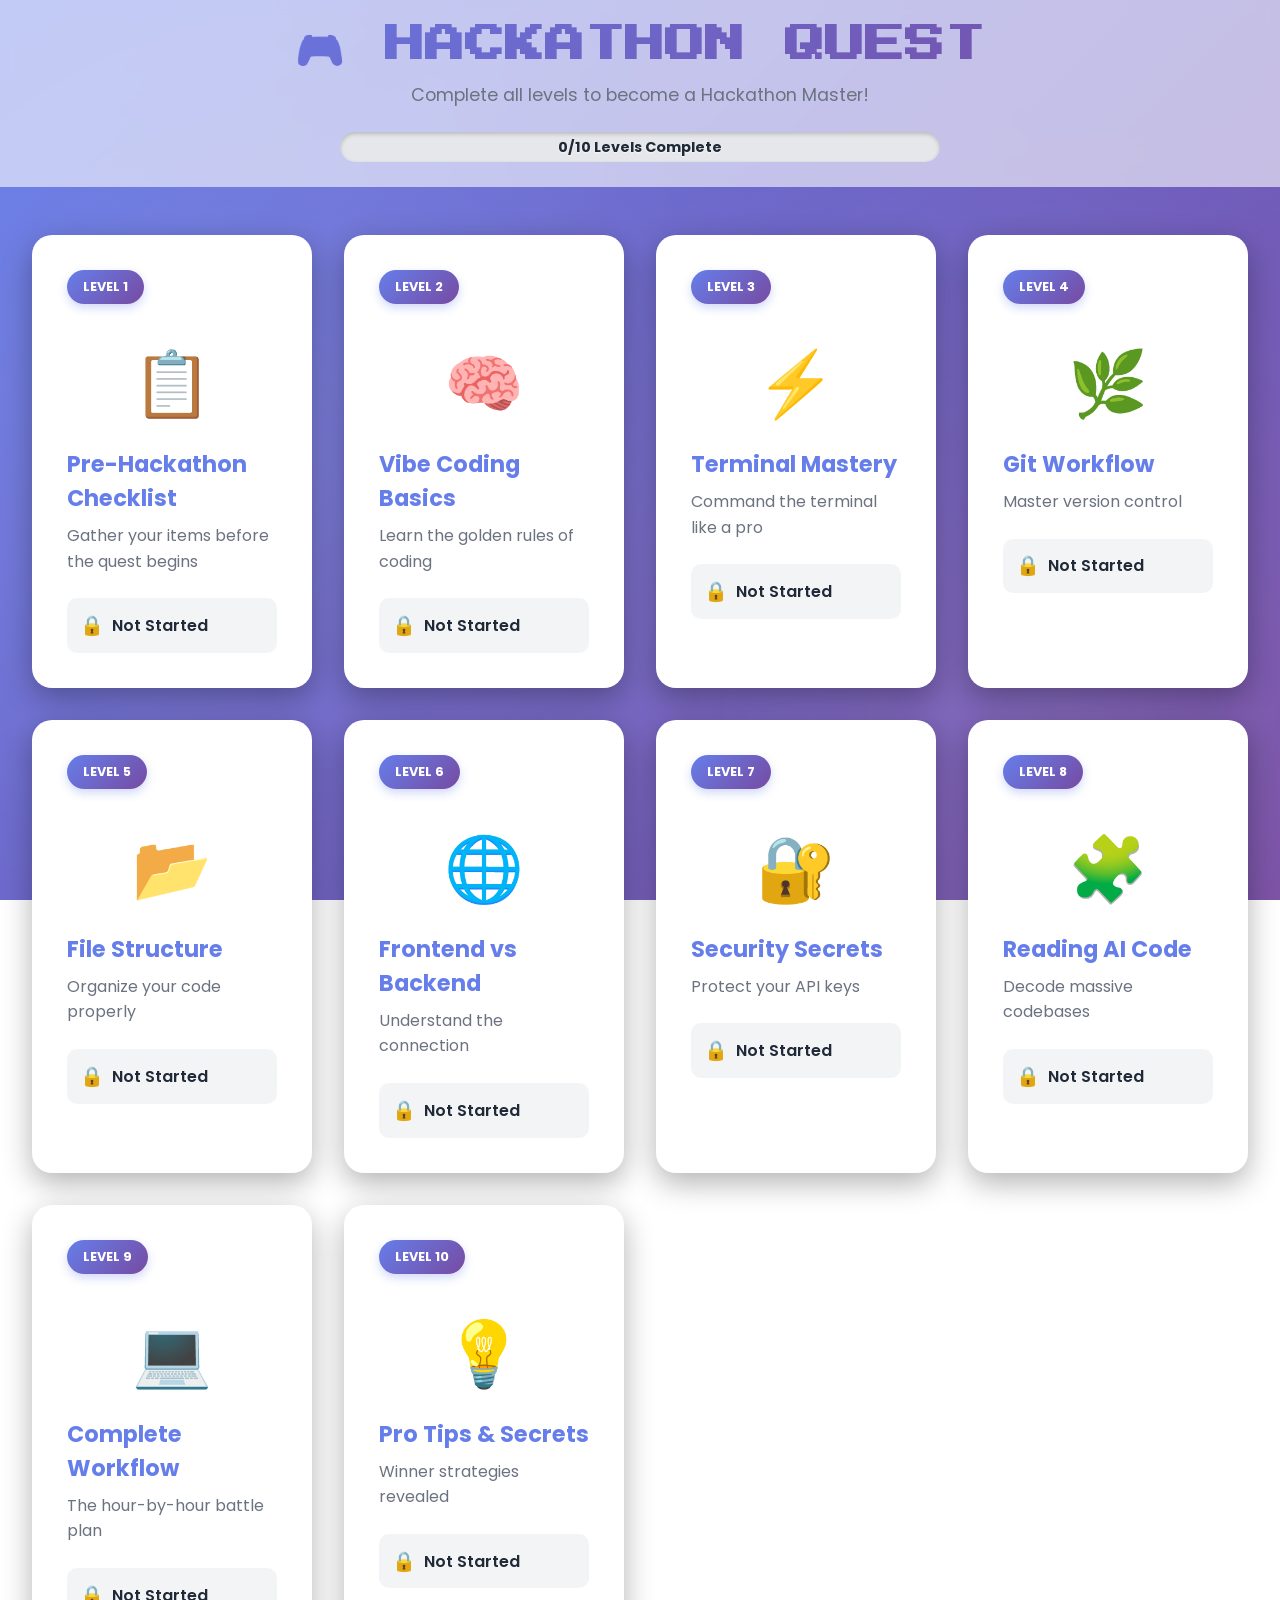
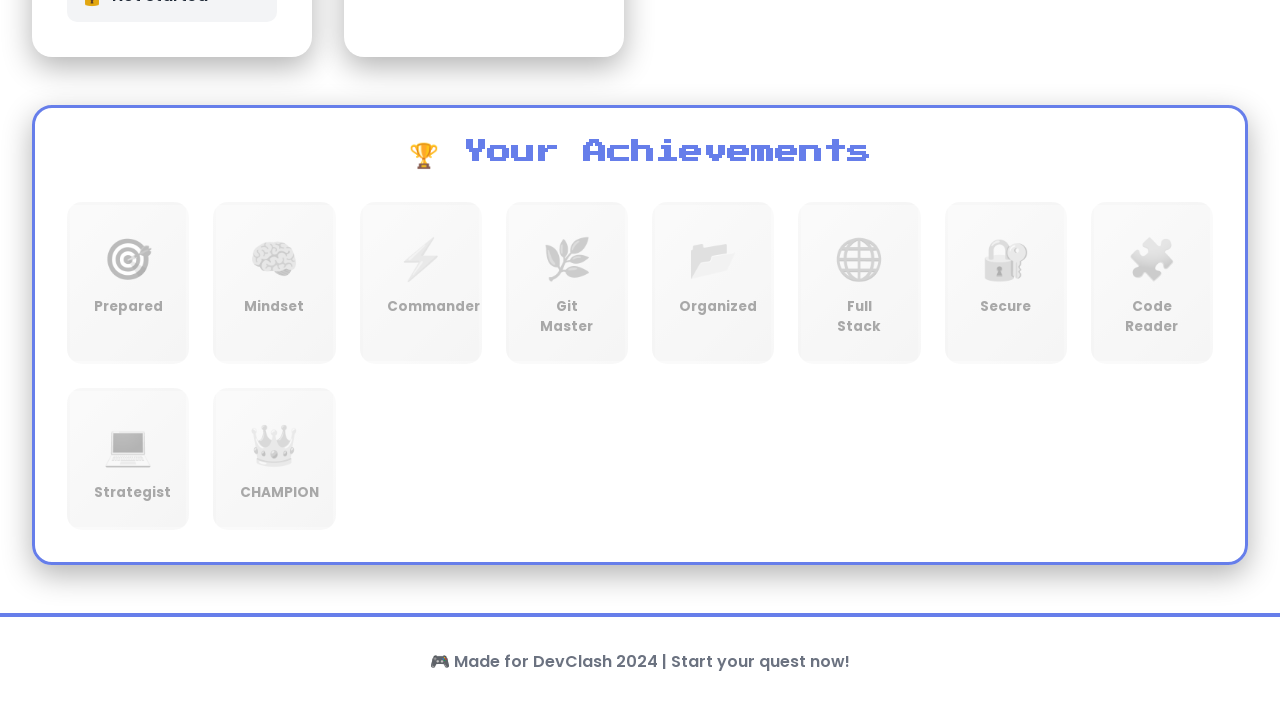
==== commit 861a9ef6: "fin2" ====
--- a/index.html
+++ b/index.html
@@ -6,6 +6,18 @@
     <title>🎮 Hackathon Quest - Choose Your Level!</title>
     <link rel="stylesheet" href="style.css">
 </head>
+<script>
+const header = document.querySelector(".game-header");
+
+window.addEventListener("scroll", () => {
+    console.log("scrolling"); // debug
+    if (window.scrollY > 50) {
+        header.classList.add("scrolled");
+    } else {
+        header.classList.remove("scrolled");
+    }
+});
+</script>
 <body class="hub-page">
     
     <!-- GAME HEADER -->
--- a/style.css
+++ b/style.css
@@ -58,15 +58,25 @@
 
 /* ==================== GAME HEADER ==================== */
 .game-header {
-    background: rgba(255, 255, 255, 0.95);
-    backdrop-filter: blur(10px);
-    padding: 2rem;
-    text-align: center;
-    box-shadow: var(--shadow);
     position: sticky;
     top: 0;
     z-index: 100;
-    border-bottom: 4px solid var(--primary);
+    transform: translateY(0);
+    background: rgba(255, 255, 255, 0.6);
+    backdrop-filter: blur(6px);
+    padding: 1.5rem 2rem;
+    text-align: center;
+    transition: all 0.3s ease;
+    border-bottom: 1px solid transparent;
+}
+
+.game-header.scrolled {
+    background: rgba(255, 255, 255, 0.95);
+    backdrop-filter: blur(12px);
+    padding: 0.8rem 2rem;
+    transform: translateY(-2px);
+    border-bottom: 1px solid #e5e7eb;
+    box-shadow: 0 4px 20px rgba(0,0,0,0.08);
 }
 
 .game-header h1 {
